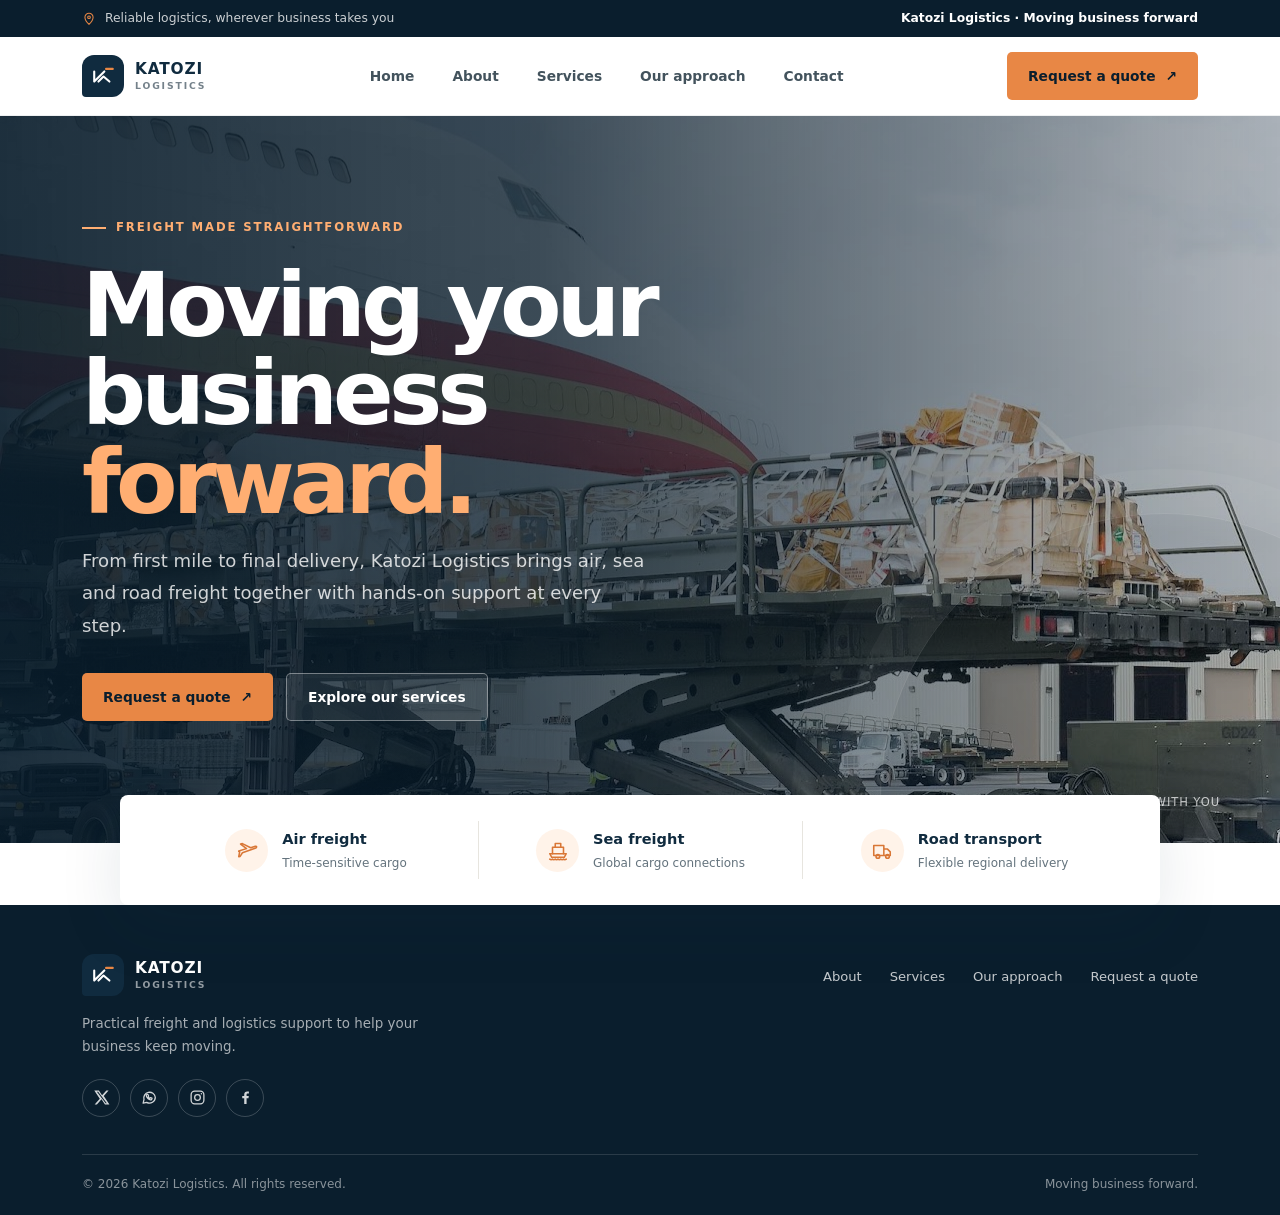
==== index.html @ 37d1ce02 "logistics" ====
<!doctype html>
<html lang="en">

<head>
    <meta charset="utf-8">
    <meta name="viewport" content="width=device-width, initial-scale=1">
    <meta name="theme-color" content="#102b3f">
    <meta name="description"
        content="Katozi Logistics connects air, sea and road freight with practical logistics support for your business.">
    <title>Katozi Logistics | Fast safe trusted</title>
    <link href="https://cdn.jsdelivr.net/npm/bootstrap@5.0.2/dist/css/bootstrap.min.css" rel="stylesheet"
        integrity="sha384-EVSTQN3/azprG1Anm3QDgpJLIm9Nao0Yz1ztcQTwFspd3yD65VohhpuuCOmLASjC" crossorigin="anonymous">

    <link rel="stylesheet" href="katozistyles.css">
</head>

<body>
    <div class="topbar">
        <div class="container topbar-inner">
            <div class="topbar-note">
                <svg viewBox="0 0 24 24" fill="none" stroke="currentColor" stroke-width="1.8" aria-hidden="true">
                    <path d="M12 21s7-6.2 7-12a7 7 0 1 0-14 0c0 5.8 7 12 7 12Z" />
                    <circle cx="12" cy="9" r="2.3" />
                </svg>
                <span>Reliable logistics, wherever business takes you</span>
            </div>
            <span class="topbar-label">Katozi Logistics <span aria-hidden="true">·</span> Moving business forward</span>
        </div>
    </div>

    <header class="site-header">
        <div class="container header-inner">
            <a class="brand" href="index.html#home" aria-label="Katozi Logistics home">
                <span class="brand-mark" aria-hidden="true">
                    <svg viewBox="0 0 32 32" fill="none">
                        <path d="M5 22 17 10m-7 12 6-6 7 6M5 10v12" stroke="currentColor" stroke-linecap="round"
                            stroke-linejoin="round" stroke-width="2.5" />
                        <path d="M19 7h8" stroke="#e88745" stroke-linecap="round" stroke-width="2.5" />
                    </svg>
                </span>
                <span class="brand-name">KATOZI<small>LOGISTICS</small></span>
            </a>
            <nav class="nav-links" id="primary-navigation" aria-label="Main navigation">
                <a href="index.html#home">Home</a>
                <a href="about.html#about">About</a>
                <a href="services.html#services">Services</a>
                <a href="our%20approach.html#approach">Our approach</a>
                <a href="contact.html#contact">Contact</a>
            </nav>
            <a class="button btn nav-cta" href="contact.html#contact">Request a quote <span
                    aria-hidden="true">↗</span></a>

        </div>
    </header>
    <main>
        <section class="hero" id="home">
            <div class="container hero-inner">
                <span class="eyebrow">Freight made straightforward</span>
                <h1>Moving your<br>business <span>forward.</span></h1>
                <p class="hero-copy">From first mile to final delivery, Katozi Logistics brings air, sea and road
                    freight together with hands-on support at every step.</p>
                <div class="hero-actions">
                    <a class="button" href="contact.html#contact">Request a quote <span aria-hidden="true">↗</span></a>
                    <a class="button button-outline" href="services.html#services">Explore our services</a>
                </div>
            </div>
            <div class="hero-caption"><strong>Katozi Logistics</strong> <span aria-hidden="true">/</span> Freight that
                moves with you</div>
        </section>

        <div class="service-ribbon" aria-label="Logistics capabilities">
            <div class="ribbon-inner">
                <div class="ribbon-item">
                    <span class="ribbon-icon" aria-hidden="true"><svg viewBox="0 0 24 24" fill="none"
                            stroke="currentColor" stroke-width="1.7" stroke-linecap="round" stroke-linejoin="round">
                            <path
                                d="m3 13 8.5-2.5L5 5.5l2-.5 9 4.5 5-1.5c1-.3 1.7.2 1.4 1-.2.5-.8.9-1.5 1.1L7 15l-2.5 4-1.5.3L4 14l-1-.5Z" />
                        </svg></span>
                    <span><strong>Air freight</strong><small>Time-sensitive cargo</small></span>
                </div>
                <div class="ribbon-item">
                    <span class="ribbon-icon" aria-hidden="true"><svg viewBox="0 0 24 24" fill="none"
                            stroke="currentColor" stroke-width="1.7" stroke-linecap="round" stroke-linejoin="round">
                            <path d="M3 16h18l-2.2 4H5.2L3 16Z" />
                            <path
                                d="M6 16V9h12v7M9 9V5h6v4M3 22c1 .8 2 .8 3 0 1 .8 2 .8 3 0 1 .8 2 .8 3 0 1 .8 2 .8 3 0 1 .8 2 .8 3 0 1 .8 2 .8 3 0" />
                        </svg></span>
                    <span><strong>Sea freight</strong><small>Global cargo connections</small></span>
                </div>
                <div class="ribbon-item">
                    <span class="ribbon-icon" aria-hidden="true"><svg viewBox="0 0 24 24" fill="none"
                            stroke="currentColor" stroke-width="1.7" stroke-linecap="round" stroke-linejoin="round">
                            <path d="M3 7h11v11H3zM14 11h4l3 3v4h-7z" />
                            <circle cx="7.5" cy="19" r="2" />
                            <circle cx="18" cy="19" r="2" />
                        </svg></span>
                    <span><strong>Road transport</strong><small>Flexible regional delivery</small></span>
                </div>
            </div>
        </div>
    </main>
    <footer class="footer">
        <div class="container">
            <div class="footer-top">
                <div>
                    <a class="brand" href="index.html#home" aria-label="Katozi Logistics home">
                        <span class="brand-mark" aria-hidden="true"><svg viewBox="0 0 32 32" fill="none">
                                <path d="M5 22 17 10m-7 12 6-6 7 6M5 10v12" stroke="currentColor" stroke-linecap="round"
                                    stroke-linejoin="round" stroke-width="2.5" />
                                <path d="M19 7h8" stroke="#e88745" stroke-linecap="round" stroke-width="2.5" />
                            </svg></span>
                        <span class="brand-name">KATOZI<small>LOGISTICS</small></span>
                    </a>
                    <p class="footer-summary">Practical freight and logistics support to help your business keep moving.
                    </p>
                    <nav class="social-links" aria-label="Social media">
                        <a href="https://x.com/" target="_blank" rel="noopener noreferrer"
                            aria-label="Katozi Logistics on X">
                            <svg viewBox="0 0 24 24" fill="currentColor" aria-hidden="true">
                                <path
                                    d="M18.9 2H22l-6.8 7.8L23.2 22h-6.3L12 14.6 5.5 22H2.3l7.3-8.4L1.8 2h6.5l4.5 6.8L18.9 2Zm-1.1 18h1.7L7.3 3.9H5.5L17.8 20Z" />
                            </svg>
                        </a>
                        <a href="https://wa.me/" target="_blank" rel="noopener noreferrer"
                            aria-label="Katozi Logistics on WhatsApp">
                            <svg viewBox="0 0 24 24" fill="none" stroke="currentColor" stroke-width="1.8"
                                stroke-linecap="round" stroke-linejoin="round" aria-hidden="true">
                                <path d="M20.2 11.7a8.2 8.2 0 0 1-12.1 7.2L3 20l1.2-4.9a8.2 8.2 0 1 1 16-3.4Z" />
                                <path
                                    d="M8.2 8.1c.2-.5.5-.5.8-.5h.5c.2 0 .4.1.5.4l.7 1.6c.1.2.1.4 0 .6l-.5.6c-.2.2-.2.4 0 .6.4.7 1 1.4 1.7 1.8.2.1.4.1.6-.1l.7-.8c.2-.2.4-.2.6-.1l1.5.7c.2.1.3.3.3.5 0 .5-.3 1.1-.7 1.4-.4.4-1 .6-1.5.5-1.2-.2-2.5-.9-3.6-1.9-1.1-1-2-2.4-2.3-3.7-.2-.6.1-1.2.4-1.6l.3-.1Z" />
                            </svg>
                        </a>
                        <a href="https://www.instagram.com/" target="_blank" rel="noopener noreferrer"
                            aria-label="Katozi Logistics on Instagram">
                            <svg viewBox="0 0 24 24" fill="none" stroke="currentColor" stroke-width="1.8"
                                aria-hidden="true">
                                <rect x="3" y="3" width="18" height="18" rx="5" />
                                <circle cx="12" cy="12" r="4" />
                                <circle cx="17.5" cy="6.8" r="1" fill="currentColor" stroke="none" />
                            </svg>
                        </a>
                        <a href="https://www.facebook.com/" target="_blank" rel="noopener noreferrer"
                            aria-label="Katozi Logistics on Facebook">
                            <svg viewBox="0 0 24 24" fill="currentColor" aria-hidden="true">
                                <path
                                    d="M13.5 21v-8h2.7l.4-3.1h-3.1v-2c0-.9.3-1.5 1.6-1.5h1.7V3.6c-.3 0-1.3-.1-2.4-.1-2.5 0-4.2 1.5-4.2 4.3v2.1H7.4V13h2.8v8h3.3Z" />
                            </svg>
                        </a>
                    </nav>
                </div>
                <nav class="footer-nav" aria-label="Footer navigation">
                    <a href="about.html#about">About</a>
                    <a href="services.html#services">Services</a>
                    <a href="our%20approach.html#approach">Our approach</a>
                    <a href="contact.html#contact">Request a quote</a>
                </nav>
            </div>
            <div class="footer-bottom">
                <span>© 2026 Katozi Logistics. All rights reserved.</span>
                <span>Moving business forward.</span>
            </div>
        </div>
    </footer>

    <script src="https://cdn.jsdelivr.net/npm/bootstrap@5.0.2/dist/js/bootstrap.bundle.min.js"
        integrity="sha384-MrcW6ZMFYlzcLA8Nl+NtUVF0sA7MsXsP1UyJoMp4YLEuNSfAP+JcXn/tWtIaxVXM"
        crossorigin="anonymous"></script>

</body>

</html>
---- katozistyles.css ----
:root {
            color-scheme: light;
            --navy: #102b3f;
            --navy-deep: #0a1e2d;
            --ink: #172a37;
            --muted: #64737d;
            --paper: #f7f6f2;
            --white: #fff;
            --orange: #e88745;
            --line: #e7e5df;
            --shadow: 0 22px 65px rgb(16 43 63 / 11%);
            font-family: "Segoe UI", Arial, sans-serif;
            font-synthesis: none;
            text-rendering: optimizeLegibility;
            -webkit-font-smoothing: antialiased;
        }

        * {
            box-sizing: border-box;
        }

        html {
            scroll-behavior: smooth;
            scroll-padding-top: 85px;
        }

        body {
            margin: 0;
            color: var(--ink);
            background: var(--white);
        }

        a {
            color: inherit;
            text-decoration: none;
        }

        button,
        input,
        select,
        textarea {
            font: inherit;
        }

        button,
        a {
            -webkit-tap-highlight-color: transparent;
        }

        img {
            display: block;
            width: 100%;
        }

        .container {
            width: min(1160px, calc(100% - 48px));
            margin-inline: auto;
        }

        .eyebrow {
            display: inline-flex;
            align-items: center;
            gap: 10px;
            color: var(--orange);
            font-size: .73rem;
            font-weight: 800;
            letter-spacing: .16em;
            text-transform: uppercase;
        }

        .eyebrow::before {
            width: 24px;
            height: 2px;
            background: currentColor;
            content: "";
        }

        .section-heading {
            max-width: 660px;
            margin: 15px 0 14px;
            font-size: clamp(2rem, 4vw, 3.2rem);
            line-height: 1.12;
            letter-spacing: -.045em;
        }

        .section-copy {
            max-width: 570px;
            margin: 0;
            color: var(--muted);
            line-height: 1.8;
        }

        .topbar {
            background: var(--navy-deep);
            color: rgb(255 255 255 / 79%);
            font-size: .77rem;
        }

        .topbar-inner {
            display: flex;
            min-height: 37px;
            align-items: center;
            justify-content: space-between;
            gap: 20px;
        }

        .topbar-note {
            display: flex;
            align-items: center;
            gap: 9px;
        }

        .topbar-note svg {
            width: 14px;
            height: 14px;
            color: var(--orange);
        }

        .topbar-label {
            color: white;
            font-weight: 650;
        }

        .site-header {
            position: sticky;
            z-index: 20;
            top: 0;
            border-bottom: 1px solid rgb(16 43 63 / 7%);
            background: rgb(255 255 255 / 96%);
            backdrop-filter: blur(14px);
        }

        .header-inner {
            display: flex;
            height: 78px;
            align-items: center;
            justify-content: space-between;
            gap: 28px;
        }

        .brand {
            display: inline-flex;
            flex: 0 0 auto;
            align-items: center;
            gap: 11px;
        }

        .brand-mark {
            display: grid;
            width: 42px;
            height: 42px;
            place-items: center;
            border-radius: 12px 12px 12px 4px;
            background: var(--navy);
            color: white;
        }

        .brand-mark svg {
            width: 27px;
            height: 27px;
        }

        .brand-name {
            display: grid;
            gap: 3px;
            color: var(--navy);
            font-size: .96rem;
            font-weight: 850;
            letter-spacing: .055em;
            line-height: 1;
        }

        .brand-name small {
            color: #74818a;
            font-size: .58rem;
            font-weight: 700;
            letter-spacing: .2em;
        }

        .nav-links {
            display: flex;
            align-items: center;
            gap: clamp(20px, 3vw, 38px);
        }

        .nav-links a {
            color: #43535d;
            font-size: .86rem;
            font-weight: 650;
            transition: color .18s ease;
        }

        .nav-links a:hover {
            color: var(--orange);
        }

        .button {
            display: inline-flex;
            min-height: 48px;
            align-items: center;
            justify-content: center;
            gap: 10px;
            padding: 0 21px;
            border: 0;
            border-radius: 5px;
            background: var(--orange);
            color: var(--navy-deep);
            font-size: .86rem;
            font-weight: 800;
            cursor: pointer;
            transition: transform .18s ease, background .18s ease;
        }

        .button:hover {
            transform: translateY(-2px);
            background: #f19a5e;
        }

        .button svg {
            width: 17px;
            height: 17px;
        }

        .button-dark {
            background: var(--navy);
            color: white;
        }

        .button-dark:hover {
            background: #1b4058;
        }

        .hero {
            position: relative;
            display: flex;
            min-height: min(690px, calc(100svh - 115px));
            align-items: center;
            overflow: hidden;
            background: var(--navy-deep);
            color: white;
        }

        .hero::before {
            position: absolute;
            inset: 0;
            background: linear-gradient(90deg, rgb(8 28 43 / 91%) 0%, rgb(8 28 43 / 77%) 42%, rgb(8 28 43 / 25%) 100%), url("clear8.jpg") center 48% / cover no-repeat;
            content: "";
        }

        .hero::after {
            position: absolute;
            right: -170px;
            bottom: -240px;
            width: 570px;
            height: 570px;
            border: 1px solid rgb(255 255 255 / 13%);
            border-radius: 50%;
            box-shadow: 0 0 0 44px rgb(255 255 255 / 4%), 0 0 0 88px rgb(255 255 255 / 3%);
            content: "";
            pointer-events: none;
        }

        .hero-inner {
            position: relative;
            z-index: 1;
            padding-block: 96px 122px;
        }

        .hero .eyebrow {
            color: #ffae72;
        }

        .hero h1 {
            max-width: 720px;
            margin: 24px 0 18px;
            font-size: clamp(3rem, 7vw, 5.7rem);
            font-weight: 750;
            line-height: .99;
            letter-spacing: -.055em;
        }

        .hero h1 span {
            color: #ffae72;
        }

        .hero-copy {
            max-width: 565px;
            margin: 0;
            color: rgb(255 255 255 / 80%);
            font-size: clamp(1rem, 1.5vw, 1.13rem);
            line-height: 1.8;
        }

        .hero-actions {
            display: flex;
            flex-wrap: wrap;
            gap: 13px;
            margin-top: 31px;
        }

        .button-outline {
            border: 1px solid rgb(255 255 255 / 39%);
            background: rgb(255 255 255 / 8%);
            color: white;
        }

        .button-outline:hover {
            background: rgb(255 255 255 / 16%);
        }

        .hero-caption {
            position: absolute;
            right: max(24px, calc((100vw - 1160px) / 2));
            bottom: 32px;
            z-index: 1;
            color: rgb(255 255 255 / 72%);
            font-size: .72rem;
            letter-spacing: .08em;
            text-transform: uppercase;
        }

        .hero-caption strong {
            color: white;
        }

        .service-ribbon {
            position: relative;
            z-index: 2;
            width: min(1040px, calc(100% - 48px));
            margin: -48px auto 0;
            padding: 26px 34px;
            border-radius: 8px;
            background: white;
            box-shadow: var(--shadow);
        }

        .ribbon-inner {
            display: grid;
            grid-template-columns: repeat(3, 1fr);
        }

        .ribbon-item {
            display: flex;
            align-items: center;
            justify-content: center;
            gap: 14px;
            padding: 7px 22px;
        }

        .ribbon-item+.ribbon-item {
            border-left: 1px solid var(--line);
        }

        .ribbon-icon {
            display: grid;
            width: 43px;
            height: 43px;
            flex: 0 0 auto;
            place-items: center;
            border-radius: 50%;
            background: #fff3e9;
            color: #d97736;
        }

        .ribbon-icon svg {
            width: 22px;
            height: 22px;
        }

        .ribbon-item strong {
            display: block;
            color: var(--navy);
            font-size: .91rem;
        }

        .ribbon-item small {
            display: block;
            margin-top: 4px;
            color: var(--muted);
            font-size: .75rem;
        }

        .about {
            padding-block: 116px 103px;
        }

        .about-grid {
            display: grid;
            grid-template-columns: 1fr .93fr;
            align-items: center;
            gap: clamp(45px, 8vw, 106px);
        }

        .about-visual {
            position: relative;
            min-height: 445px;
        }

        .about-main-image {
            position: absolute;
            inset: 0 38px 42px 0;
            width: calc(100% - 38px);
            height: calc(100% - 42px);
            object-fit: cover;
            border-radius: 7px;
        }

        .about-accent-image {
            position: absolute;
            right: 0;
            bottom: 0;
            width: 46%;
            height: 190px;
            object-fit: cover;
            border: 8px solid white;
            border-radius: 7px;
            box-shadow: var(--shadow);
        }

        .about-tag {
            position: absolute;
            top: 26px;
            left: 25px;
            padding: 11px 15px;
            border-radius: 4px;
            background: white;
            color: var(--navy);
            font-size: .72rem;
            font-weight: 800;
            letter-spacing: .06em;
            text-transform: uppercase;
        }

        .about-copy .section-heading {
            max-width: 520px;
        }

        .about-copy>p:not(.section-copy) {
            color: var(--muted);
            font-size: .94rem;
            line-height: 1.85;
        }

        .about-points {
            display: grid;
            gap: 14px;
            margin: 27px 0 30px;
            padding: 0;
            list-style: none;
        }

        .about-points li {
            display: flex;
            align-items: flex-start;
            gap: 12px;
            color: #344852;
            font-size: .9rem;
            line-height: 1.55;
        }

        .check {
            display: grid;
            width: 22px;
            height: 22px;
            flex: 0 0 auto;
            place-items: center;
            margin-top: 1px;
            border-radius: 50%;
            background: #eaf3ed;
            color: #27774d;
            font-size: .75rem;
            font-weight: 900;
        }

        .services {
            padding-block: 94px 104px;
            background: var(--paper);
        }

        .services-head {
            display: flex;
            align-items: end;
            justify-content: space-between;
            gap: 28px;
            margin-bottom: 38px;
        }

        .services-head .section-copy {
            max-width: 410px;
            padding-bottom: 5px;
        }

        .service-grid {
            display: grid;
            grid-template-columns: repeat(4, 1fr);
            gap: 18px;
        }

        .service-card {
            overflow: hidden;
            border: 1px solid #eeece7;
            border-radius: 7px;
            background: white;
            transition: transform .22s ease, box-shadow .22s ease;
        }

        .service-card:hover {
            transform: translateY(-5px);
            box-shadow: 0 18px 40px rgb(16 43 63 / 10%);
        }

        .service-image {
            height: 190px;
            object-fit: cover;
        }

        .service-card:nth-child(2) .service-image {
            object-position: center 62%;
        }

        .service-card:nth-child(3) .service-image {
            object-position: center 60%;
        }

        .service-content {
            padding: 22px 20px 24px;
        }

        .service-number {
            color: var(--orange);
            font-size: .71rem;
            font-weight: 800;
            letter-spacing: .12em;
        }

        .service-content h3 {
            margin: 10px 0 9px;
            color: var(--navy);
            font-size: 1.08rem;
        }

        .service-content p {
            min-height: 69px;
            margin: 0;
            color: var(--muted);
            font-size: .84rem;
            line-height: 1.65;
        }

        .service-link {
            display: inline-flex;
            align-items: center;
            gap: 7px;
            margin-top: 17px;
            color: var(--navy);
            font-size: .8rem;
            font-weight: 800;
        }

        .service-link svg {
            width: 15px;
            height: 15px;
            color: var(--orange);
            transition: transform .18s ease;
        }

        .service-link:hover svg {
            transform: translateX(4px);
        }

        .approach {
            position: relative;
            overflow: hidden;
            padding-block: 100px;
            background: var(--navy);
            color: white;
        }

        .approach::after {
            position: absolute;
            top: -225px;
            right: -135px;
            width: 560px;
            height: 560px;
            border: 1px solid rgb(255 255 255 / 9%);
            border-radius: 50%;
            box-shadow: 0 0 0 45px rgb(255 255 255 / 3%), 0 0 0 90px rgb(255 255 255 / 2%);
            content: "";
        }

        .approach-grid {
            position: relative;
            z-index: 1;
            display: grid;
            grid-template-columns: .92fr 1fr;
            align-items: center;
            gap: clamp(50px, 9vw, 120px);
        }

        .approach .eyebrow {
            color: #ffae72;
        }

        .approach .section-heading {
            max-width: 490px;
        }

        .approach .section-copy {
            color: rgb(255 255 255 / 70%);
        }

        .approach-image {
            height: 390px;
            object-fit: cover;
            border-radius: 7px;
        }

        .approach-steps {
            display: grid;
            gap: 20px;
            margin-top: 28px;
        }

        .approach-step {
            display: flex;
            align-items: flex-start;
            gap: 15px;
        }

        .step-number {
            display: grid;
            width: 35px;
            height: 35px;
            flex: 0 0 auto;
            place-items: center;
            border: 1px solid rgb(255 255 255 / 23%);
            border-radius: 50%;
            color: #ffae72;
            font-size: .78rem;
            font-weight: 800;
        }

        .approach-step strong {
            display: block;
            margin: 1px 0 5px;
            font-size: .92rem;
        }

        .approach-step p {
            margin: 0;
            color: rgb(255 255 255 / 68%);
            font-size: .82rem;
            line-height: 1.65;
        }

        .contact {
            padding-block: 88px 96px;
        }

        .contact-card {
            display: flex;
            align-items: center;
            justify-content: space-between;
            gap: 30px;
            padding: clamp(30px, 6vw, 57px);
            border-radius: 8px;
            background: #fff5ec;
        }

        .contact-card .section-heading {
            max-width: 600px;
            margin-top: 12px;
            font-size: clamp(1.9rem, 3.6vw, 2.8rem);
        }

        .contact-card p {
            max-width: 560px;
            margin: 0;
            color: #586770;
            line-height: 1.7;
        }

        .contact-card .button {
            flex: 0 0 auto;
        }

        .contact-page-layout {
            display: grid;
            grid-template-columns: minmax(0, .8fr) minmax(0, 1.2fr);
            align-items: start;
            gap: clamp(32px, 7vw, 88px);
        }

        .contact-page-intro {
            position: sticky;
            top: 118px;
            padding-top: 15px;
        }

        .contact-page-intro .section-heading {
            margin-top: 17px;
        }

        .contact-page-intro > p:not(.contact-form-note) {
            color: var(--muted);
            line-height: 1.8;
        }

        .contact-form-card {
            padding: clamp(22px, 4vw, 38px);
            border: 1px solid var(--line);
            border-radius: 8px;
            background: white;
            box-shadow: var(--shadow);
        }

        .contact-form-card .form-label {
            margin-bottom: 7px;
            color: #30434e;
            font-size: .82rem;
            font-weight: 750;
        }

        .contact-form-card .form-label span,
        .contact-form-note span {
            color: #bd5b2b;
        }

        .contact-form-card .form-control,
        .contact-form-card .form-select {
            min-height: 46px;
            border-color: #deded9;
            border-radius: 4px;
            color: var(--ink);
            font-size: .9rem;
        }

        .contact-form-card textarea.form-control {
            min-height: 128px;
            resize: vertical;
        }

        .contact-form-card .form-control:focus,
        .contact-form-card .form-select:focus {
            border-color: var(--orange);
            box-shadow: 0 0 0 .2rem rgb(232 135 69 / 20%);
        }

        .contact-form-note {
            margin: 13px 0 0;
            color: var(--muted);
            font-size: .78rem;
            line-height: 1.6;
        }

        .contact-form-card .button {
            margin-top: 4px;
        }

        .footer {
            padding: 49px 0 22px;
            background: var(--navy-deep);
            color: white;
        }

        .footer-top {
            display: flex;
            justify-content: space-between;
            gap: 40px;
            padding-bottom: 37px;
        }

        .footer .brand-name {
            color: white;
        }

        .footer .brand-name small {
            color: rgb(255 255 255 / 56%);
        }

        .footer-summary {
            max-width: 350px;
            margin: 17px 0 0;
            color: rgb(255 255 255 / 64%);
            font-size: .84rem;
            line-height: 1.7;
        }

        .social-links {
            display: flex;
            align-items: center;
            gap: 10px;
            margin-top: 20px;
        }

        .social-links a {
            display: grid;
            width: 38px;
            height: 38px;
            place-items: center;
            border: 1px solid rgb(255 255 255 / 20%);
            border-radius: 50%;
            color: rgb(255 255 255 / 82%);
            transition: color .18s ease, background .18s ease, border-color .18s ease;
        }

        .social-links a:hover {
            border-color: var(--orange);
            background: var(--orange);
            color: var(--navy-deep);
        }

        .social-links svg {
            width: 17px;
            height: 17px;
        }

        .footer-nav {
            display: flex;
            flex-wrap: wrap;
            align-content: flex-start;
            gap: 19px 28px;
            padding-top: 13px;
        }

        .footer-nav a {
            color: rgb(255 255 255 / 76%);
            font-size: .82rem;
        }

        .footer-nav a:hover {
            color: #ffae72;
        }

        .footer-bottom {
            display: flex;
            justify-content: space-between;
            gap: 20px;
            padding-top: 20px;
            border-top: 1px solid rgb(255 255 255 / 13%);
            color: rgb(255 255 255 / 52%);
            font-size: .75rem;
        }

        @media (max-width: 900px) {
            .nav-links {
                gap: 19px;
            }

            .nav-cta {
                min-height: 43px;
                padding-inline: 15px;
            }

            .about-grid {
                grid-template-columns: 1fr 1fr;
                gap: 42px;
            }

            .about-visual {
                min-height: 385px;
            }

            .service-grid {
                grid-template-columns: repeat(2, 1fr);
            }

            .approach-grid {
                gap: 45px;
            }
        }

        @media (max-width: 680px) {
            .container {
                width: min(100% - 36px, 520px);
            }

            .topbar-inner {
                min-height: 34px;
            }

            .topbar-inner> :last-child {
                display: none;
            }

            .header-inner {
                height: auto;
                min-height: 68px;
                flex-wrap: wrap;
                gap: 10px;
                padding-block: 11px;
            }

            .nav-cta {
                min-height: 40px;
                padding-inline: 12px;
                font-size: .76rem;
            }

            .nav-links {
                position: static;
                order: 3;
                display: flex;
                width: 100%;
                flex-direction: column;
                align-items: stretch;
                gap: 0;
                padding: 8px 0 0;
                border-top: 1px solid var(--line);
            }

            .nav-links a {
                padding: 13px 3px;
                border-bottom: 1px solid #f1f0ec;
            }

            .nav-links a:last-child {
                border-bottom: 0;
            }

            .hero {
                min-height: 605px;
            }

            .hero::before {
                background-image: linear-gradient(90deg, rgb(8 28 43 / 86%) 0%, rgb(8 28 43 / 65%) 100%), url("clear8.jpg");
                background-position: 54% center;
            }

            .hero-inner {
                padding-block: 77px 106px;
            }

            .hero h1 {
                max-width: 480px;
                font-size: clamp(3.1rem, 12vw, 4.65rem);
            }

            .hero-copy {
                max-width: 460px;
                font-size: .98rem;
            }

            .hero-caption {
                right: 18px;
                bottom: 19px;
                font-size: .63rem;
            }

            .service-ribbon {
                width: calc(100% - 36px);
                margin-top: -36px;
                padding: 15px 18px;
            }

            .ribbon-inner {
                grid-template-columns: 1fr;
            }

            .ribbon-item {
                justify-content: flex-start;
                padding: 12px 4px;
            }

            .ribbon-item+.ribbon-item {
                border-top: 1px solid var(--line);
                border-left: 0;
            }

            .ribbon-icon {
                width: 39px;
                height: 39px;
            }

            .about {
                padding-block: 76px 72px;
            }

            .about-grid,
            .approach-grid {
                grid-template-columns: 1fr;
                gap: 39px;
            }

            .about-visual {
                min-height: 390px;
            }

            .about-copy .section-heading {
                max-width: 480px;
            }

            .services {
                padding-block: 72px;
            }

            .services-head {
                display: block;
                margin-bottom: 27px;
            }

            .services-head .section-copy {
                margin-top: 13px;
            }

            .service-grid {
                gap: 13px;
            }

            .service-image {
                height: 150px;
            }

            .service-content {
                padding: 17px 14px 19px;
            }

            .service-content h3 {
                font-size: .98rem;
            }

            .service-content p {
                min-height: 86px;
                font-size: .79rem;
            }

            .service-link {
                font-size: .74rem;
            }

            .approach {
                padding-block: 72px;
            }

            .approach-image {
                height: 285px;
            }

            .contact {
                padding-block: 64px 72px;
            }

            .contact-card {
                align-items: flex-start;
                flex-direction: column;
                gap: 22px;
                padding: 29px 23px;
            }

            .contact-card .button {
                width: 100%;
            }

            .contact-page-layout {
                grid-template-columns: 1fr;
                gap: 25px;
            }

            .contact-page-intro {
                position: static;
                padding-top: 0;
            }

            .footer-top {
                flex-direction: column;
                gap: 18px;
            }

            .footer-nav {
                gap: 16px 23px;
            }

            .footer-bottom {
                flex-direction: column;
                gap: 7px;
            }

        }

        @media (max-width: 390px) {
            .container {
                width: calc(100% - 30px);
            }

            .service-grid {
                grid-template-columns: 1fr;
            }

            .service-image {
                height: 190px;
            }

            .service-content p {
                min-height: auto;
            }

            .about-visual {
                min-height: 330px;
            }

            .about-accent-image {
                height: 145px;
            }

        }

        @media (prefers-reduced-motion: reduce) {

            *,
            *::before,
            *::after {
                scroll-behavior: auto !important;
                transition-duration: .01ms !important;
                animation-duration: .01ms !important;
            }
        }
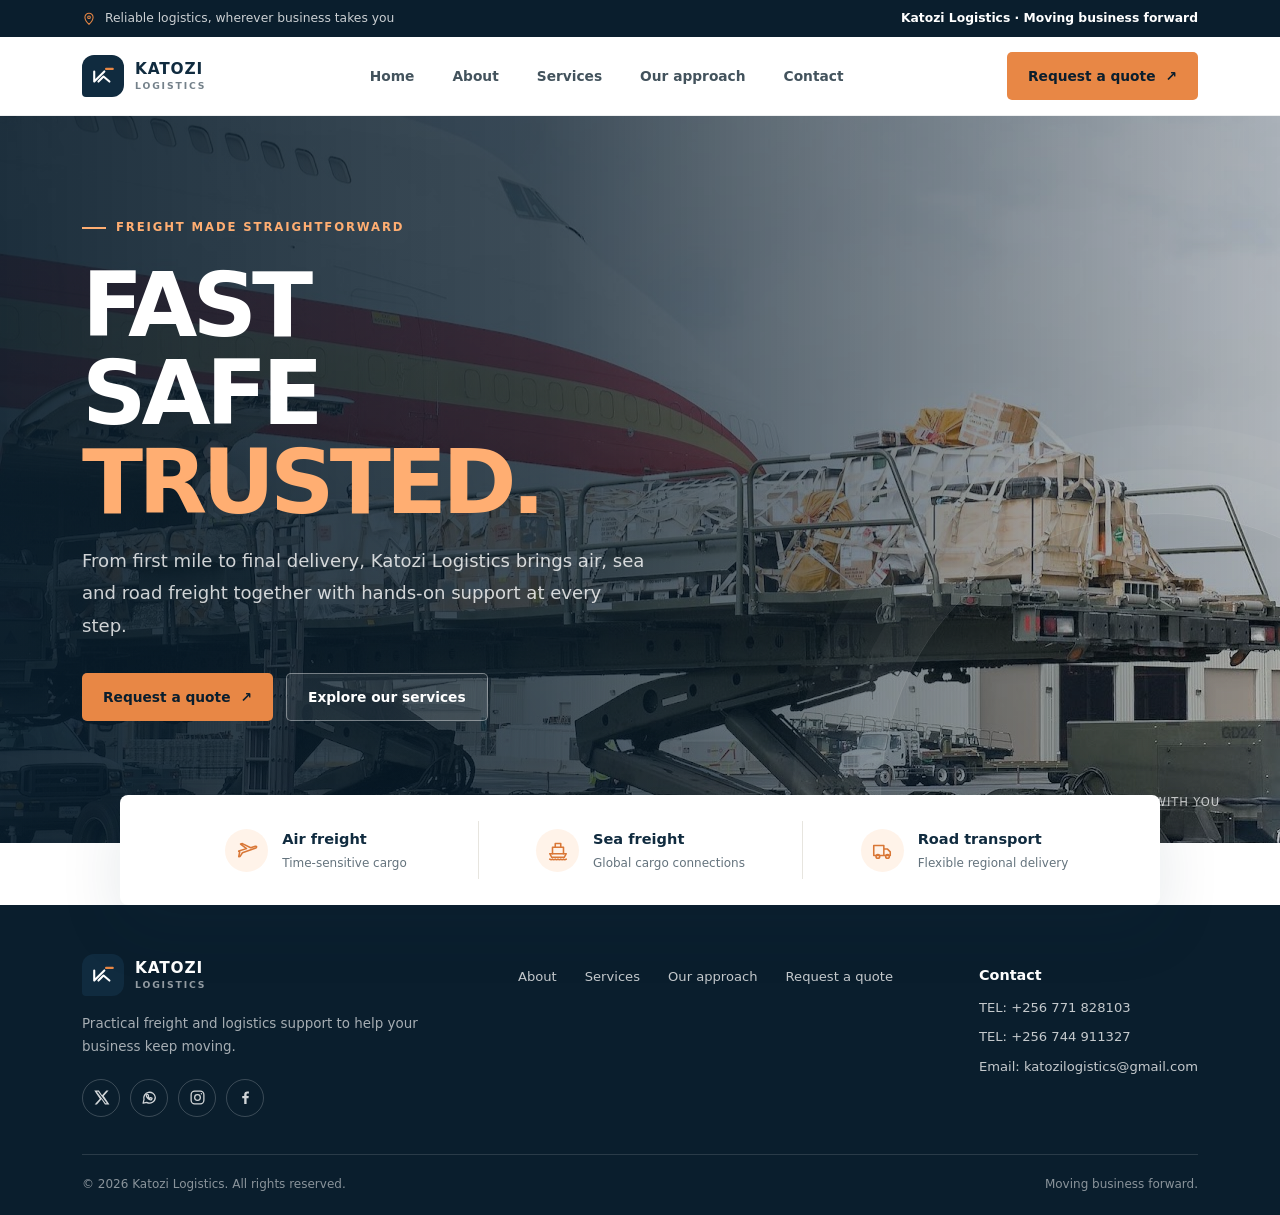
==== commit 11d21244: "smn" ====
--- a/index.html
+++ b/index.html
@@ -56,7 +56,7 @@
         <section class="hero" id="home">
             <div class="container hero-inner">
                 <span class="eyebrow">Freight made straightforward</span>
-                <h1>Moving your<br>business <span>forward.</span></h1>
+                <h1>FAST<br>SAFE <span>TRUSTED.</span></h1>
                 <p class="hero-copy">From first mile to final delivery, Katozi Logistics brings air, sea and road
                     freight together with hands-on support at every step.</p>
                 <div class="hero-actions">
@@ -154,6 +154,12 @@
                     <a href="our%20approach.html#approach">Our approach</a>
                     <a href="contact.html#contact">Request a quote</a>
                 </nav>
+                <div class="footer-contact">
+                    <h2>Contact</h2>
+                    <a href="tel:+256771828103">TEL: +256 771 828103</a>
+                    <a href="tel:+256744911327">TEL: +256 744 911327</a>
+                    <a href="mailto:katozilogistics@gmail.com">Email: katozilogistics@gmail.com</a>
+                </div>
             </div>
             <div class="footer-bottom">
                 <span>© 2026 Katozi Logistics. All rights reserved.</span>
--- a/katozistyles.css
+++ b/katozistyles.css
@@ -1,1116 +1,1174 @@
 :root {
-            color-scheme: light;
-            --navy: #102b3f;
-            --navy-deep: #0a1e2d;
-            --ink: #172a37;
-            --muted: #64737d;
-            --paper: #f7f6f2;
-            --white: #fff;
-            --orange: #e88745;
-            --line: #e7e5df;
-            --shadow: 0 22px 65px rgb(16 43 63 / 11%);
-            font-family: "Segoe UI", Arial, sans-serif;
-            font-synthesis: none;
-            text-rendering: optimizeLegibility;
-            -webkit-font-smoothing: antialiased;
-        }
-
-        * {
-            box-sizing: border-box;
-        }
-
-        html {
-            scroll-behavior: smooth;
-            scroll-padding-top: 85px;
-        }
-
-        body {
-            margin: 0;
-            color: var(--ink);
-            background: var(--white);
-        }
-
-        a {
-            color: inherit;
-            text-decoration: none;
-        }
-
-        button,
-        input,
-        select,
-        textarea {
-            font: inherit;
-        }
-
-        button,
-        a {
-            -webkit-tap-highlight-color: transparent;
-        }
-
-        img {
-            display: block;
-            width: 100%;
-        }
-
-        .container {
-            width: min(1160px, calc(100% - 48px));
-            margin-inline: auto;
-        }
-
-        .eyebrow {
-            display: inline-flex;
-            align-items: center;
-            gap: 10px;
-            color: var(--orange);
-            font-size: .73rem;
-            font-weight: 800;
-            letter-spacing: .16em;
-            text-transform: uppercase;
-        }
-
-        .eyebrow::before {
-            width: 24px;
-            height: 2px;
-            background: currentColor;
-            content: "";
-        }
-
-        .section-heading {
-            max-width: 660px;
-            margin: 15px 0 14px;
-            font-size: clamp(2rem, 4vw, 3.2rem);
-            line-height: 1.12;
-            letter-spacing: -.045em;
-        }
-
-        .section-copy {
-            max-width: 570px;
-            margin: 0;
-            color: var(--muted);
-            line-height: 1.8;
-        }
-
-        .topbar {
-            background: var(--navy-deep);
-            color: rgb(255 255 255 / 79%);
-            font-size: .77rem;
-        }
-
-        .topbar-inner {
-            display: flex;
-            min-height: 37px;
-            align-items: center;
-            justify-content: space-between;
-            gap: 20px;
-        }
-
-        .topbar-note {
-            display: flex;
-            align-items: center;
-            gap: 9px;
-        }
-
-        .topbar-note svg {
-            width: 14px;
-            height: 14px;
-            color: var(--orange);
-        }
-
-        .topbar-label {
-            color: white;
-            font-weight: 650;
-        }
-
-        .site-header {
-            position: sticky;
-            z-index: 20;
-            top: 0;
-            border-bottom: 1px solid rgb(16 43 63 / 7%);
-            background: rgb(255 255 255 / 96%);
-            backdrop-filter: blur(14px);
-        }
-
-        .header-inner {
-            display: flex;
-            height: 78px;
-            align-items: center;
-            justify-content: space-between;
-            gap: 28px;
-        }
-
-        .brand {
-            display: inline-flex;
-            flex: 0 0 auto;
-            align-items: center;
-            gap: 11px;
-        }
-
-        .brand-mark {
-            display: grid;
-            width: 42px;
-            height: 42px;
-            place-items: center;
-            border-radius: 12px 12px 12px 4px;
-            background: var(--navy);
-            color: white;
-        }
-
-        .brand-mark svg {
-            width: 27px;
-            height: 27px;
-        }
-
-        .brand-name {
-            display: grid;
-            gap: 3px;
-            color: var(--navy);
-            font-size: .96rem;
-            font-weight: 850;
-            letter-spacing: .055em;
-            line-height: 1;
-        }
-
-        .brand-name small {
-            color: #74818a;
-            font-size: .58rem;
-            font-weight: 700;
-            letter-spacing: .2em;
-        }
-
-        .nav-links {
-            display: flex;
-            align-items: center;
-            gap: clamp(20px, 3vw, 38px);
-        }
-
-        .nav-links a {
-            color: #43535d;
-            font-size: .86rem;
-            font-weight: 650;
-            transition: color .18s ease;
-        }
-
-        .nav-links a:hover {
-            color: var(--orange);
-        }
-
-        .button {
-            display: inline-flex;
-            min-height: 48px;
-            align-items: center;
-            justify-content: center;
-            gap: 10px;
-            padding: 0 21px;
-            border: 0;
-            border-radius: 5px;
-            background: var(--orange);
-            color: var(--navy-deep);
-            font-size: .86rem;
-            font-weight: 800;
-            cursor: pointer;
-            transition: transform .18s ease, background .18s ease;
-        }
-
-        .button:hover {
-            transform: translateY(-2px);
-            background: #f19a5e;
-        }
-
-        .button svg {
-            width: 17px;
-            height: 17px;
-        }
-
-        .button-dark {
-            background: var(--navy);
-            color: white;
-        }
-
-        .button-dark:hover {
-            background: #1b4058;
-        }
-
-        .hero {
-            position: relative;
-            display: flex;
-            min-height: min(690px, calc(100svh - 115px));
-            align-items: center;
-            overflow: hidden;
-            background: var(--navy-deep);
-            color: white;
-        }
-
-        .hero::before {
-            position: absolute;
-            inset: 0;
-            background: linear-gradient(90deg, rgb(8 28 43 / 91%) 0%, rgb(8 28 43 / 77%) 42%, rgb(8 28 43 / 25%) 100%), url("clear8.jpg") center 48% / cover no-repeat;
-            content: "";
-        }
-
-        .hero::after {
-            position: absolute;
-            right: -170px;
-            bottom: -240px;
-            width: 570px;
-            height: 570px;
-            border: 1px solid rgb(255 255 255 / 13%);
-            border-radius: 50%;
-            box-shadow: 0 0 0 44px rgb(255 255 255 / 4%), 0 0 0 88px rgb(255 255 255 / 3%);
-            content: "";
-            pointer-events: none;
-        }
-
-        .hero-inner {
-            position: relative;
-            z-index: 1;
-            padding-block: 96px 122px;
-        }
-
-        .hero .eyebrow {
-            color: #ffae72;
-        }
-
-        .hero h1 {
-            max-width: 720px;
-            margin: 24px 0 18px;
-            font-size: clamp(3rem, 7vw, 5.7rem);
-            font-weight: 750;
-            line-height: .99;
-            letter-spacing: -.055em;
-        }
-
-        .hero h1 span {
-            color: #ffae72;
-        }
-
-        .hero-copy {
-            max-width: 565px;
-            margin: 0;
-            color: rgb(255 255 255 / 80%);
-            font-size: clamp(1rem, 1.5vw, 1.13rem);
-            line-height: 1.8;
-        }
-
-        .hero-actions {
-            display: flex;
-            flex-wrap: wrap;
-            gap: 13px;
-            margin-top: 31px;
-        }
-
-        .button-outline {
-            border: 1px solid rgb(255 255 255 / 39%);
-            background: rgb(255 255 255 / 8%);
-            color: white;
-        }
-
-        .button-outline:hover {
-            background: rgb(255 255 255 / 16%);
-        }
-
-        .hero-caption {
-            position: absolute;
-            right: max(24px, calc((100vw - 1160px) / 2));
-            bottom: 32px;
-            z-index: 1;
-            color: rgb(255 255 255 / 72%);
-            font-size: .72rem;
-            letter-spacing: .08em;
-            text-transform: uppercase;
-        }
-
-        .hero-caption strong {
-            color: white;
-        }
-
-        .service-ribbon {
-            position: relative;
-            z-index: 2;
-            width: min(1040px, calc(100% - 48px));
-            margin: -48px auto 0;
-            padding: 26px 34px;
-            border-radius: 8px;
-            background: white;
-            box-shadow: var(--shadow);
-        }
-
-        .ribbon-inner {
-            display: grid;
-            grid-template-columns: repeat(3, 1fr);
-        }
-
-        .ribbon-item {
-            display: flex;
-            align-items: center;
-            justify-content: center;
-            gap: 14px;
-            padding: 7px 22px;
-        }
-
-        .ribbon-item+.ribbon-item {
-            border-left: 1px solid var(--line);
-        }
-
-        .ribbon-icon {
-            display: grid;
-            width: 43px;
-            height: 43px;
-            flex: 0 0 auto;
-            place-items: center;
-            border-radius: 50%;
-            background: #fff3e9;
-            color: #d97736;
-        }
-
-        .ribbon-icon svg {
-            width: 22px;
-            height: 22px;
-        }
-
-        .ribbon-item strong {
-            display: block;
-            color: var(--navy);
-            font-size: .91rem;
-        }
-
-        .ribbon-item small {
-            display: block;
-            margin-top: 4px;
-            color: var(--muted);
-            font-size: .75rem;
-        }
-
-        .about {
-            padding-block: 116px 103px;
-        }
-
-        .about-grid {
-            display: grid;
-            grid-template-columns: 1fr .93fr;
-            align-items: center;
-            gap: clamp(45px, 8vw, 106px);
-        }
-
-        .about-visual {
-            position: relative;
-            min-height: 445px;
-        }
-
-        .about-main-image {
-            position: absolute;
-            inset: 0 38px 42px 0;
-            width: calc(100% - 38px);
-            height: calc(100% - 42px);
-            object-fit: cover;
-            border-radius: 7px;
-        }
-
-        .about-accent-image {
-            position: absolute;
-            right: 0;
-            bottom: 0;
-            width: 46%;
-            height: 190px;
-            object-fit: cover;
-            border: 8px solid white;
-            border-radius: 7px;
-            box-shadow: var(--shadow);
-        }
-
-        .about-tag {
-            position: absolute;
-            top: 26px;
-            left: 25px;
-            padding: 11px 15px;
-            border-radius: 4px;
-            background: white;
-            color: var(--navy);
-            font-size: .72rem;
-            font-weight: 800;
-            letter-spacing: .06em;
-            text-transform: uppercase;
-        }
-
-        .about-copy .section-heading {
-            max-width: 520px;
-        }
-
-        .about-copy>p:not(.section-copy) {
-            color: var(--muted);
-            font-size: .94rem;
-            line-height: 1.85;
-        }
-
-        .about-points {
-            display: grid;
-            gap: 14px;
-            margin: 27px 0 30px;
-            padding: 0;
-            list-style: none;
-        }
-
-        .about-points li {
-            display: flex;
-            align-items: flex-start;
-            gap: 12px;
-            color: #344852;
-            font-size: .9rem;
-            line-height: 1.55;
-        }
-
-        .check {
-            display: grid;
-            width: 22px;
-            height: 22px;
-            flex: 0 0 auto;
-            place-items: center;
-            margin-top: 1px;
-            border-radius: 50%;
-            background: #eaf3ed;
-            color: #27774d;
-            font-size: .75rem;
-            font-weight: 900;
-        }
-
-        .services {
-            padding-block: 94px 104px;
-            background: var(--paper);
-        }
-
-        .services-head {
-            display: flex;
-            align-items: end;
-            justify-content: space-between;
-            gap: 28px;
-            margin-bottom: 38px;
-        }
-
-        .services-head .section-copy {
-            max-width: 410px;
-            padding-bottom: 5px;
-        }
-
-        .service-grid {
-            display: grid;
-            grid-template-columns: repeat(4, 1fr);
-            gap: 18px;
-        }
-
-        .service-card {
-            overflow: hidden;
-            border: 1px solid #eeece7;
-            border-radius: 7px;
-            background: white;
-            transition: transform .22s ease, box-shadow .22s ease;
-        }
-
-        .service-card:hover {
-            transform: translateY(-5px);
-            box-shadow: 0 18px 40px rgb(16 43 63 / 10%);
-        }
-
-        .service-image {
-            height: 190px;
-            object-fit: cover;
-        }
-
-        .service-card:nth-child(2) .service-image {
-            object-position: center 62%;
-        }
-
-        .service-card:nth-child(3) .service-image {
-            object-position: center 60%;
-        }
-
-        .service-content {
-            padding: 22px 20px 24px;
-        }
-
-        .service-number {
-            color: var(--orange);
-            font-size: .71rem;
-            font-weight: 800;
-            letter-spacing: .12em;
-        }
-
-        .service-content h3 {
-            margin: 10px 0 9px;
-            color: var(--navy);
-            font-size: 1.08rem;
-        }
-
-        .service-content p {
-            min-height: 69px;
-            margin: 0;
-            color: var(--muted);
-            font-size: .84rem;
-            line-height: 1.65;
-        }
-
-        .service-link {
-            display: inline-flex;
-            align-items: center;
-            gap: 7px;
-            margin-top: 17px;
-            color: var(--navy);
-            font-size: .8rem;
-            font-weight: 800;
-        }
-
-        .service-link svg {
-            width: 15px;
-            height: 15px;
-            color: var(--orange);
-            transition: transform .18s ease;
-        }
-
-        .service-link:hover svg {
-            transform: translateX(4px);
-        }
-
-        .approach {
-            position: relative;
-            overflow: hidden;
-            padding-block: 100px;
-            background: var(--navy);
-            color: white;
-        }
-
-        .approach::after {
-            position: absolute;
-            top: -225px;
-            right: -135px;
-            width: 560px;
-            height: 560px;
-            border: 1px solid rgb(255 255 255 / 9%);
-            border-radius: 50%;
-            box-shadow: 0 0 0 45px rgb(255 255 255 / 3%), 0 0 0 90px rgb(255 255 255 / 2%);
-            content: "";
-        }
-
-        .approach-grid {
-            position: relative;
-            z-index: 1;
-            display: grid;
-            grid-template-columns: .92fr 1fr;
-            align-items: center;
-            gap: clamp(50px, 9vw, 120px);
-        }
-
-        .approach .eyebrow {
-            color: #ffae72;
-        }
-
-        .approach .section-heading {
-            max-width: 490px;
-        }
-
-        .approach .section-copy {
-            color: rgb(255 255 255 / 70%);
-        }
-
-        .approach-image {
-            height: 390px;
-            object-fit: cover;
-            border-radius: 7px;
-        }
-
-        .approach-steps {
-            display: grid;
-            gap: 20px;
-            margin-top: 28px;
-        }
-
-        .approach-step {
-            display: flex;
-            align-items: flex-start;
-            gap: 15px;
-        }
-
-        .step-number {
-            display: grid;
-            width: 35px;
-            height: 35px;
-            flex: 0 0 auto;
-            place-items: center;
-            border: 1px solid rgb(255 255 255 / 23%);
-            border-radius: 50%;
-            color: #ffae72;
-            font-size: .78rem;
-            font-weight: 800;
-        }
-
-        .approach-step strong {
-            display: block;
-            margin: 1px 0 5px;
-            font-size: .92rem;
-        }
-
-        .approach-step p {
-            margin: 0;
-            color: rgb(255 255 255 / 68%);
-            font-size: .82rem;
-            line-height: 1.65;
-        }
-
-        .contact {
-            padding-block: 88px 96px;
-        }
-
-        .contact-card {
-            display: flex;
-            align-items: center;
-            justify-content: space-between;
-            gap: 30px;
-            padding: clamp(30px, 6vw, 57px);
-            border-radius: 8px;
-            background: #fff5ec;
-        }
-
-        .contact-card .section-heading {
-            max-width: 600px;
-            margin-top: 12px;
-            font-size: clamp(1.9rem, 3.6vw, 2.8rem);
-        }
-
-        .contact-card p {
-            max-width: 560px;
-            margin: 0;
-            color: #586770;
-            line-height: 1.7;
-        }
-
-        .contact-card .button {
-            flex: 0 0 auto;
-        }
-
-        .contact-page-layout {
-            display: grid;
-            grid-template-columns: minmax(0, .8fr) minmax(0, 1.2fr);
-            align-items: start;
-            gap: clamp(32px, 7vw, 88px);
-        }
-
-        .contact-page-intro {
-            position: sticky;
-            top: 118px;
-            padding-top: 15px;
-        }
-
-        .contact-page-intro .section-heading {
-            margin-top: 17px;
-        }
-
-        .contact-page-intro > p:not(.contact-form-note) {
-            color: var(--muted);
-            line-height: 1.8;
-        }
-
-        .contact-form-card {
-            padding: clamp(22px, 4vw, 38px);
-            border: 1px solid var(--line);
-            border-radius: 8px;
-            background: white;
-            box-shadow: var(--shadow);
-        }
-
-        .contact-form-card .form-label {
-            margin-bottom: 7px;
-            color: #30434e;
-            font-size: .82rem;
-            font-weight: 750;
-        }
-
-        .contact-form-card .form-label span,
-        .contact-form-note span {
-            color: #bd5b2b;
-        }
-
-        .contact-form-card .form-control,
-        .contact-form-card .form-select {
-            min-height: 46px;
-            border-color: #deded9;
-            border-radius: 4px;
-            color: var(--ink);
-            font-size: .9rem;
-        }
-
-        .contact-form-card textarea.form-control {
-            min-height: 128px;
-            resize: vertical;
-        }
-
-        .contact-form-card .form-control:focus,
-        .contact-form-card .form-select:focus {
-            border-color: var(--orange);
-            box-shadow: 0 0 0 .2rem rgb(232 135 69 / 20%);
-        }
-
-        .contact-form-note {
-            margin: 13px 0 0;
-            color: var(--muted);
-            font-size: .78rem;
-            line-height: 1.6;
-        }
-
-        .contact-form-card .button {
-            margin-top: 4px;
-        }
-
-        .footer {
-            padding: 49px 0 22px;
-            background: var(--navy-deep);
-            color: white;
-        }
-
-        .footer-top {
-            display: flex;
-            justify-content: space-between;
-            gap: 40px;
-            padding-bottom: 37px;
-        }
-
-        .footer .brand-name {
-            color: white;
-        }
-
-        .footer .brand-name small {
-            color: rgb(255 255 255 / 56%);
-        }
-
-        .footer-summary {
-            max-width: 350px;
-            margin: 17px 0 0;
-            color: rgb(255 255 255 / 64%);
-            font-size: .84rem;
-            line-height: 1.7;
-        }
-
-        .social-links {
-            display: flex;
-            align-items: center;
-            gap: 10px;
-            margin-top: 20px;
-        }
-
-        .social-links a {
-            display: grid;
-            width: 38px;
-            height: 38px;
-            place-items: center;
-            border: 1px solid rgb(255 255 255 / 20%);
-            border-radius: 50%;
-            color: rgb(255 255 255 / 82%);
-            transition: color .18s ease, background .18s ease, border-color .18s ease;
-        }
-
-        .social-links a:hover {
-            border-color: var(--orange);
-            background: var(--orange);
-            color: var(--navy-deep);
-        }
-
-        .social-links svg {
-            width: 17px;
-            height: 17px;
-        }
-
-        .footer-nav {
-            display: flex;
-            flex-wrap: wrap;
-            align-content: flex-start;
-            gap: 19px 28px;
-            padding-top: 13px;
-        }
-
-        .footer-nav a {
-            color: rgb(255 255 255 / 76%);
-            font-size: .82rem;
-        }
-
-        .footer-nav a:hover {
-            color: #ffae72;
-        }
-
-        .footer-bottom {
-            display: flex;
-            justify-content: space-between;
-            gap: 20px;
-            padding-top: 20px;
-            border-top: 1px solid rgb(255 255 255 / 13%);
-            color: rgb(255 255 255 / 52%);
-            font-size: .75rem;
-        }
-
-        @media (max-width: 900px) {
-            .nav-links {
-                gap: 19px;
-            }
-
-            .nav-cta {
-                min-height: 43px;
-                padding-inline: 15px;
-            }
-
-            .about-grid {
-                grid-template-columns: 1fr 1fr;
-                gap: 42px;
-            }
-
-            .about-visual {
-                min-height: 385px;
-            }
-
-            .service-grid {
-                grid-template-columns: repeat(2, 1fr);
-            }
-
-            .approach-grid {
-                gap: 45px;
-            }
-        }
-
-        @media (max-width: 680px) {
-            .container {
-                width: min(100% - 36px, 520px);
-            }
-
-            .topbar-inner {
-                min-height: 34px;
-            }
-
-            .topbar-inner> :last-child {
-                display: none;
-            }
-
-            .header-inner {
-                height: auto;
-                min-height: 68px;
-                flex-wrap: wrap;
-                gap: 10px;
-                padding-block: 11px;
-            }
-
-            .nav-cta {
-                min-height: 40px;
-                padding-inline: 12px;
-                font-size: .76rem;
-            }
-
-            .nav-links {
-                position: static;
-                order: 3;
-                display: flex;
-                width: 100%;
-                flex-direction: column;
-                align-items: stretch;
-                gap: 0;
-                padding: 8px 0 0;
-                border-top: 1px solid var(--line);
-            }
-
-            .nav-links a {
-                padding: 13px 3px;
-                border-bottom: 1px solid #f1f0ec;
-            }
-
-            .nav-links a:last-child {
-                border-bottom: 0;
-            }
-
-            .hero {
-                min-height: 605px;
-            }
-
-            .hero::before {
-                background-image: linear-gradient(90deg, rgb(8 28 43 / 86%) 0%, rgb(8 28 43 / 65%) 100%), url("clear8.jpg");
-                background-position: 54% center;
-            }
-
-            .hero-inner {
-                padding-block: 77px 106px;
-            }
-
-            .hero h1 {
-                max-width: 480px;
-                font-size: clamp(3.1rem, 12vw, 4.65rem);
-            }
-
-            .hero-copy {
-                max-width: 460px;
-                font-size: .98rem;
-            }
-
-            .hero-caption {
-                right: 18px;
-                bottom: 19px;
-                font-size: .63rem;
-            }
-
-            .service-ribbon {
-                width: calc(100% - 36px);
-                margin-top: -36px;
-                padding: 15px 18px;
-            }
-
-            .ribbon-inner {
-                grid-template-columns: 1fr;
-            }
-
-            .ribbon-item {
-                justify-content: flex-start;
-                padding: 12px 4px;
-            }
-
-            .ribbon-item+.ribbon-item {
-                border-top: 1px solid var(--line);
-                border-left: 0;
-            }
-
-            .ribbon-icon {
-                width: 39px;
-                height: 39px;
-            }
-
-            .about {
-                padding-block: 76px 72px;
-            }
-
-            .about-grid,
-            .approach-grid {
-                grid-template-columns: 1fr;
-                gap: 39px;
-            }
-
-            .about-visual {
-                min-height: 390px;
-            }
-
-            .about-copy .section-heading {
-                max-width: 480px;
-            }
-
-            .services {
-                padding-block: 72px;
-            }
-
-            .services-head {
-                display: block;
-                margin-bottom: 27px;
-            }
-
-            .services-head .section-copy {
-                margin-top: 13px;
-            }
-
-            .service-grid {
-                gap: 13px;
-            }
-
-            .service-image {
-                height: 150px;
-            }
-
-            .service-content {
-                padding: 17px 14px 19px;
-            }
-
-            .service-content h3 {
-                font-size: .98rem;
-            }
-
-            .service-content p {
-                min-height: 86px;
-                font-size: .79rem;
-            }
-
-            .service-link {
-                font-size: .74rem;
-            }
-
-            .approach {
-                padding-block: 72px;
-            }
-
-            .approach-image {
-                height: 285px;
-            }
-
-            .contact {
-                padding-block: 64px 72px;
-            }
-
-            .contact-card {
-                align-items: flex-start;
-                flex-direction: column;
-                gap: 22px;
-                padding: 29px 23px;
-            }
-
-            .contact-card .button {
-                width: 100%;
-            }
-
-            .contact-page-layout {
-                grid-template-columns: 1fr;
-                gap: 25px;
-            }
-
-            .contact-page-intro {
-                position: static;
-                padding-top: 0;
-            }
-
-            .footer-top {
-                flex-direction: column;
-                gap: 18px;
-            }
-
-            .footer-nav {
-                gap: 16px 23px;
-            }
-
-            .footer-bottom {
-                flex-direction: column;
-                gap: 7px;
-            }
-
-        }
-
-        @media (max-width: 390px) {
-            .container {
-                width: calc(100% - 30px);
-            }
-
-            .service-grid {
-                grid-template-columns: 1fr;
-            }
-
-            .service-image {
-                height: 190px;
-            }
-
-            .service-content p {
-                min-height: auto;
-            }
-
-            .about-visual {
-                min-height: 330px;
-            }
-
-            .about-accent-image {
-                height: 145px;
-            }
-
-        }
-
-        @media (prefers-reduced-motion: reduce) {
-
-            *,
-            *::before,
-            *::after {
-                scroll-behavior: auto !important;
-                transition-duration: .01ms !important;
-                animation-duration: .01ms !important;
-            }
-        }
+    color-scheme: light;
+    --navy: #102b3f;
+    --navy-deep: #0a1e2d;
+    --ink: #172a37;
+    --muted: #64737d;
+    --paper: #f7f6f2;
+    --white: #fff;
+    --orange: #e88745;
+    --line: #e7e5df;
+    --shadow: 0 22px 65px rgb(16 43 63 / 11%);
+    font-family: "Segoe UI", Arial, sans-serif;
+    font-synthesis: none;
+    text-rendering: optimizeLegibility;
+    -webkit-font-smoothing: antialiased;
+}
+
+* {
+    box-sizing: border-box;
+}
+
+html {
+    scroll-behavior: smooth;
+    scroll-padding-top: 85px;
+}
+
+body {
+    margin: 0;
+    color: var(--ink);
+    background: var(--white);
+}
+
+a {
+    color: inherit;
+    text-decoration: none;
+}
+
+button,
+input,
+select,
+textarea {
+    font: inherit;
+}
+
+button,
+a {
+    -webkit-tap-highlight-color: transparent;
+}
+
+img {
+    display: block;
+    width: 100%;
+}
+
+.container {
+    width: min(1160px, calc(100% - 48px));
+    margin-inline: auto;
+}
+
+.eyebrow {
+    display: inline-flex;
+    align-items: center;
+    gap: 10px;
+    color: var(--orange);
+    font-size: .73rem;
+    font-weight: 800;
+    letter-spacing: .16em;
+    text-transform: uppercase;
+}
+
+.eyebrow::before {
+    width: 24px;
+    height: 2px;
+    background: currentColor;
+    content: "";
+}
+
+.section-heading {
+    max-width: 660px;
+    margin: 15px 0 14px;
+    font-size: clamp(2rem, 4vw, 3.2rem);
+    line-height: 1.12;
+    letter-spacing: -.045em;
+}
+
+.section-copy {
+    max-width: 570px;
+    margin: 0;
+    color: var(--muted);
+    line-height: 1.8;
+}
+
+.topbar {
+    background: var(--navy-deep);
+    color: rgb(255 255 255 / 79%);
+    font-size: .77rem;
+}
+
+.topbar-inner {
+    display: flex;
+    min-height: 37px;
+    align-items: center;
+    justify-content: space-between;
+    gap: 20px;
+}
+
+.topbar-note {
+    display: flex;
+    align-items: center;
+    gap: 9px;
+}
+
+.topbar-note svg {
+    width: 14px;
+    height: 14px;
+    color: var(--orange);
+}
+
+.topbar-label {
+    color: white;
+    font-weight: 650;
+}
+
+.site-header {
+    position: sticky;
+    z-index: 20;
+    top: 0;
+    border-bottom: 1px solid rgb(16 43 63 / 7%);
+    background: rgb(255 255 255 / 96%);
+    backdrop-filter: blur(14px);
+}
+
+.header-inner {
+    display: flex;
+    height: 78px;
+    align-items: center;
+    justify-content: space-between;
+    gap: 28px;
+}
+
+.brand {
+    display: inline-flex;
+    flex: 0 0 auto;
+    align-items: center;
+    gap: 11px;
+}
+
+.brand-mark {
+    display: grid;
+    width: 42px;
+    height: 42px;
+    place-items: center;
+    border-radius: 12px 12px 12px 4px;
+    background: var(--navy);
+    color: white;
+}
+
+.brand-mark svg {
+    width: 27px;
+    height: 27px;
+}
+
+.brand-name {
+    display: grid;
+    gap: 3px;
+    color: var(--navy);
+    font-size: .96rem;
+    font-weight: 850;
+    letter-spacing: .055em;
+    line-height: 1;
+}
+
+.brand-name small {
+    color: #74818a;
+    font-size: .58rem;
+    font-weight: 700;
+    letter-spacing: .2em;
+}
+
+.nav-links {
+    display: flex;
+    align-items: center;
+    gap: clamp(20px, 3vw, 38px);
+}
+
+.nav-links a {
+    color: #43535d;
+    font-size: .86rem;
+    font-weight: 650;
+    transition: color .18s ease;
+}
+
+.nav-links a:hover {
+    color: var(--orange);
+}
+
+.button {
+    display: inline-flex;
+    min-height: 48px;
+    align-items: center;
+    justify-content: center;
+    gap: 10px;
+    padding: 0 21px;
+    border: 0;
+    border-radius: 5px;
+    background: var(--orange);
+    color: var(--navy-deep);
+    font-size: .86rem;
+    font-weight: 800;
+    cursor: pointer;
+    transition: transform .18s ease, background .18s ease;
+}
+
+.button:hover {
+    transform: translateY(-2px);
+    background: #f19a5e;
+}
+
+.button svg {
+    width: 17px;
+    height: 17px;
+}
+
+.button-dark {
+    background: var(--navy);
+    color: white;
+}
+
+.button-dark:hover {
+    background: #1b4058;
+}
+
+.hero {
+    position: relative;
+    display: flex;
+    min-height: min(690px, calc(100svh - 115px));
+    align-items: center;
+    overflow: hidden;
+    background: var(--navy-deep);
+    color: white;
+}
+
+.hero::before {
+    position: absolute;
+    inset: 0;
+    background: linear-gradient(90deg, rgb(8 28 43 / 91%) 0%, rgb(8 28 43 / 77%) 42%, rgb(8 28 43 / 25%) 100%), url("air%20freight.jpg") center 48% / cover no-repeat;
+    content: "";
+}
+
+.hero::after {
+    position: absolute;
+    right: -170px;
+    bottom: -240px;
+    width: 570px;
+    height: 570px;
+    border: 1px solid rgb(255 255 255 / 13%);
+    border-radius: 50%;
+    box-shadow: 0 0 0 44px rgb(255 255 255 / 4%), 0 0 0 88px rgb(255 255 255 / 3%);
+    content: "";
+    pointer-events: none;
+}
+
+.hero-inner {
+    position: relative;
+    z-index: 1;
+    padding-block: 96px 122px;
+}
+
+.hero .eyebrow {
+    color: #ffae72;
+}
+
+.hero h1 {
+    max-width: 720px;
+    margin: 24px 0 18px;
+    font-size: clamp(3rem, 7vw, 5.7rem);
+    font-weight: 750;
+    line-height: .99;
+    letter-spacing: -.055em;
+}
+
+.hero h1 span {
+    color: #ffae72;
+}
+
+.hero-copy {
+    max-width: 565px;
+    margin: 0;
+    color: rgb(255 255 255 / 80%);
+    font-size: clamp(1rem, 1.5vw, 1.13rem);
+    line-height: 1.8;
+}
+
+.hero-actions {
+    display: flex;
+    flex-wrap: wrap;
+    gap: 13px;
+    margin-top: 31px;
+}
+
+.button-outline {
+    border: 1px solid rgb(255 255 255 / 39%);
+    background: rgb(255 255 255 / 8%);
+    color: white;
+}
+
+.button-outline:hover {
+    background: rgb(255 255 255 / 16%);
+}
+
+.hero-caption {
+    position: absolute;
+    right: max(24px, calc((100vw - 1160px) / 2));
+    bottom: 32px;
+    z-index: 1;
+    color: rgb(255 255 255 / 72%);
+    font-size: .72rem;
+    letter-spacing: .08em;
+    text-transform: uppercase;
+}
+
+.hero-caption strong {
+    color: white;
+}
+
+.service-ribbon {
+    position: relative;
+    z-index: 2;
+    width: min(1040px, calc(100% - 48px));
+    margin: -48px auto 0;
+    padding: 26px 34px;
+    border-radius: 8px;
+    background: white;
+    box-shadow: var(--shadow);
+}
+
+.ribbon-inner {
+    display: grid;
+    grid-template-columns: repeat(3, 1fr);
+}
+
+.ribbon-item {
+    display: flex;
+    align-items: center;
+    justify-content: center;
+    gap: 14px;
+    padding: 7px 22px;
+}
+
+.ribbon-item+.ribbon-item {
+    border-left: 1px solid var(--line);
+}
+
+.ribbon-icon {
+    display: grid;
+    width: 43px;
+    height: 43px;
+    flex: 0 0 auto;
+    place-items: center;
+    border-radius: 50%;
+    background: #fff3e9;
+    color: #d97736;
+}
+
+.ribbon-icon svg {
+    width: 22px;
+    height: 22px;
+}
+
+.ribbon-item strong {
+    display: block;
+    color: var(--navy);
+    font-size: .91rem;
+}
+
+.ribbon-item small {
+    display: block;
+    margin-top: 4px;
+    color: var(--muted);
+    font-size: .75rem;
+}
+
+.about {
+    padding-block: 116px 103px;
+}
+
+.about-grid {
+    display: grid;
+    grid-template-columns: 1fr .93fr;
+    align-items: center;
+    gap: clamp(45px, 8vw, 106px);
+}
+
+.about-visual {
+    position: relative;
+    min-height: 445px;
+}
+
+.about-main-image {
+    position: absolute;
+    inset: 0 38px 42px 0;
+    width: calc(100% - 38px);
+    height: calc(100% - 42px);
+    object-fit: cover;
+    border-radius: 7px;
+}
+
+.about-accent-image {
+    position: absolute;
+    right: 0;
+    bottom: 0;
+    width: 46%;
+    height: 190px;
+    object-fit: cover;
+    border: 8px solid white;
+    border-radius: 7px;
+    box-shadow: var(--shadow);
+}
+
+.about-tag {
+    position: absolute;
+    top: 26px;
+    left: 25px;
+    padding: 11px 15px;
+    border-radius: 4px;
+    background: white;
+    color: var(--navy);
+    font-size: .72rem;
+    font-weight: 800;
+    letter-spacing: .06em;
+    text-transform: uppercase;
+}
+
+.about-copy .section-heading {
+    max-width: 520px;
+}
+
+.about-copy>p:not(.section-copy) {
+    color: var(--muted);
+    font-size: .94rem;
+    line-height: 1.85;
+}
+
+.about-points {
+    display: grid;
+    gap: 14px;
+    margin: 27px 0 30px;
+    padding: 0;
+    list-style: none;
+}
+
+.about-points li {
+    display: flex;
+    align-items: flex-start;
+    gap: 12px;
+    color: #344852;
+    font-size: .9rem;
+    line-height: 1.55;
+}
+
+.check {
+    display: grid;
+    width: 22px;
+    height: 22px;
+    flex: 0 0 auto;
+    place-items: center;
+    margin-top: 1px;
+    border-radius: 50%;
+    background: #eaf3ed;
+    color: #27774d;
+    font-size: .75rem;
+    font-weight: 900;
+}
+
+.services {
+    padding-block: 94px 104px;
+    background: var(--paper);
+}
+
+.services-head {
+    display: flex;
+    align-items: end;
+    justify-content: space-between;
+    gap: 28px;
+    margin-bottom: 38px;
+}
+
+.services-head .section-copy {
+    max-width: 410px;
+    padding-bottom: 5px;
+}
+
+.service-grid {
+    display: grid;
+    grid-template-columns: repeat(4, 1fr);
+    gap: 18px;
+}
+
+.service-card {
+    overflow: hidden;
+    border: 1px solid #eeece7;
+    border-radius: 7px;
+    background: white;
+    transition: transform .22s ease, box-shadow .22s ease;
+}
+
+.service-card:hover {
+    transform: translateY(-5px);
+    box-shadow: 0 18px 40px rgb(16 43 63 / 10%);
+}
+
+.service-image {
+    height: 190px;
+    object-fit: cover;
+}
+
+.service-card:nth-child(2) .service-image {
+    object-position: center 62%;
+}
+
+.service-card:nth-child(3) .service-image {
+    object-position: center 60%;
+}
+
+.service-content {
+    padding: 22px 20px 24px;
+}
+
+.service-number {
+    color: var(--orange);
+    font-size: .71rem;
+    font-weight: 800;
+    letter-spacing: .12em;
+}
+
+.service-content h3 {
+    margin: 10px 0 9px;
+    color: var(--navy);
+    font-size: 1.08rem;
+}
+
+.service-content p {
+    min-height: 69px;
+    margin: 0;
+    color: var(--muted);
+    font-size: .84rem;
+    line-height: 1.65;
+}
+
+.service-link {
+    display: inline-flex;
+    align-items: center;
+    gap: 7px;
+    margin-top: 17px;
+    color: var(--navy);
+    font-size: .8rem;
+    font-weight: 800;
+}
+
+.service-link svg {
+    width: 15px;
+    height: 15px;
+    color: var(--orange);
+    transition: transform .18s ease;
+}
+
+.service-link:hover svg {
+    transform: translateX(4px);
+}
+
+.approach {
+    position: relative;
+    overflow: hidden;
+    padding-block: 100px;
+    background: var(--navy);
+    color: white;
+}
+
+.approach::after {
+    position: absolute;
+    top: -225px;
+    right: -135px;
+    width: 560px;
+    height: 560px;
+    border: 1px solid rgb(255 255 255 / 9%);
+    border-radius: 50%;
+    box-shadow: 0 0 0 45px rgb(255 255 255 / 3%), 0 0 0 90px rgb(255 255 255 / 2%);
+    content: "";
+}
+
+.approach-grid {
+    position: relative;
+    z-index: 1;
+    display: grid;
+    grid-template-columns: .92fr 1fr;
+    align-items: center;
+    gap: clamp(50px, 9vw, 120px);
+}
+
+.approach .eyebrow {
+    color: #ffae72;
+}
+
+.approach .section-heading {
+    max-width: 490px;
+}
+
+.approach .section-copy {
+    color: rgb(255 255 255 / 70%);
+}
+
+.approach-image {
+    height: 390px;
+    object-fit: cover;
+    border-radius: 7px;
+}
+
+.approach-steps {
+    display: grid;
+    gap: 20px;
+    margin-top: 28px;
+}
+
+.approach-step {
+    display: flex;
+    align-items: flex-start;
+    gap: 15px;
+}
+
+.step-number {
+    display: grid;
+    width: 35px;
+    height: 35px;
+    flex: 0 0 auto;
+    place-items: center;
+    border: 1px solid rgb(255 255 255 / 23%);
+    border-radius: 50%;
+    color: #ffae72;
+    font-size: .78rem;
+    font-weight: 800;
+}
+
+.approach-step strong {
+    display: block;
+    margin: 1px 0 5px;
+    font-size: .92rem;
+}
+
+.approach-step p {
+    margin: 0;
+    color: rgb(255 255 255 / 68%);
+    font-size: .82rem;
+    line-height: 1.65;
+}
+
+.contact {
+    padding-block: 88px 96px;
+}
+
+.contact-card {
+    display: flex;
+    align-items: center;
+    justify-content: space-between;
+    gap: 30px;
+    padding: clamp(30px, 6vw, 57px);
+    border-radius: 8px;
+    background: #fff5ec;
+}
+
+.contact-card .section-heading {
+    max-width: 600px;
+    margin-top: 12px;
+    font-size: clamp(1.9rem, 3.6vw, 2.8rem);
+}
+
+.contact-card p {
+    max-width: 560px;
+    margin: 0;
+    color: #586770;
+    line-height: 1.7;
+}
+
+.contact-card .button {
+    flex: 0 0 auto;
+}
+
+.contact-page-layout {
+    display: grid;
+    grid-template-columns: minmax(0, .8fr) minmax(0, 1.2fr);
+    align-items: start;
+    gap: clamp(32px, 7vw, 88px);
+}
+
+.contact-page-intro {
+    position: sticky;
+    top: 118px;
+    padding-top: 15px;
+}
+
+.contact-page-intro .section-heading {
+    margin-top: 17px;
+}
+
+.contact-page-intro>p:not(.contact-form-note) {
+    color: var(--muted);
+    line-height: 1.8;
+}
+
+.ceo-spotlight {
+    display: flex;
+    align-items: center;
+    gap: 16px;
+    margin: 28px 0 18px;
+    padding: 16px 18px;
+    border: 1px solid var(--line);
+    border-radius: 8px;
+    background: #fffaf5;
+}
+
+.ceo-image {
+    width: 92px;
+    height: 92px;
+    object-fit: cover;
+    border-radius: 50%;
+    border: 3px solid rgba(232, 135, 69, 0.35);
+    box-shadow: 0 12px 24px rgba(16, 43, 63, 0.08);
+}
+
+.ceo-meta {
+    display: grid;
+    gap: 3px;
+}
+
+.ceo-meta strong {
+    color: var(--navy);
+    font-size: 1rem;
+}
+
+.ceo-meta span {
+    color: var(--muted);
+    font-size: .8rem;
+}
+
+.contact-form-card {
+    padding: clamp(22px, 4vw, 38px);
+    border: 1px solid var(--line);
+    border-radius: 8px;
+    background: white;
+    box-shadow: var(--shadow);
+}
+
+.contact-form-card .form-label {
+    margin-bottom: 7px;
+    color: #30434e;
+    font-size: .82rem;
+    font-weight: 750;
+}
+
+.contact-form-card .form-label span,
+.contact-form-note span {
+    color: #bd5b2b;
+}
+
+.contact-form-card .form-control,
+.contact-form-card .form-select {
+    min-height: 46px;
+    border-color: #deded9;
+    border-radius: 4px;
+    color: var(--ink);
+    font-size: .9rem;
+}
+
+.contact-form-card textarea.form-control {
+    min-height: 128px;
+    resize: vertical;
+}
+
+.contact-form-card .form-control:focus,
+.contact-form-card .form-select:focus {
+    border-color: var(--orange);
+    box-shadow: 0 0 0 .2rem rgb(232 135 69 / 20%);
+}
+
+.contact-form-note {
+    margin: 13px 0 0;
+    color: var(--muted);
+    font-size: .78rem;
+    line-height: 1.6;
+}
+
+.contact-form-card .button {
+    margin-top: 4px;
+}
+
+.footer {
+    padding: 49px 0 22px;
+    background: var(--navy-deep);
+    color: white;
+}
+
+.footer-top {
+    display: flex;
+    justify-content: space-between;
+    gap: 40px;
+    padding-bottom: 37px;
+}
+
+.footer .brand-name {
+    color: white;
+}
+
+.footer .brand-name small {
+    color: rgb(255 255 255 / 56%);
+}
+
+.footer-summary {
+    max-width: 350px;
+    margin: 17px 0 0;
+    color: rgb(255 255 255 / 64%);
+    font-size: .84rem;
+    line-height: 1.7;
+}
+
+.social-links {
+    display: flex;
+    align-items: center;
+    gap: 10px;
+    margin-top: 20px;
+}
+
+.social-links a {
+    display: grid;
+    width: 38px;
+    height: 38px;
+    place-items: center;
+    border: 1px solid rgb(255 255 255 / 20%);
+    border-radius: 50%;
+    color: rgb(255 255 255 / 82%);
+    transition: color .18s ease, background .18s ease, border-color .18s ease;
+}
+
+.social-links a:hover {
+    border-color: var(--orange);
+    background: var(--orange);
+    color: var(--navy-deep);
+}
+
+.social-links svg {
+    width: 17px;
+    height: 17px;
+}
+
+.footer-nav {
+    display: flex;
+    flex-wrap: wrap;
+    align-content: flex-start;
+    gap: 19px 28px;
+    padding-top: 13px;
+}
+
+.footer-nav a {
+    color: rgb(255 255 255 / 76%);
+    font-size: .82rem;
+}
+
+.footer-nav a:hover {
+    color: #ffae72;
+}
+
+.footer-contact {
+    display: grid;
+    align-content: start;
+    gap: 10px;
+    padding-top: 13px;
+}
+
+.footer-contact h2 {
+    margin: 0 0 3px;
+    color: white;
+    font-size: .9rem;
+    font-weight: 750;
+}
+
+.footer-contact a {
+    color: rgb(255 255 255 / 76%);
+    font-size: .82rem;
+}
+
+.footer-contact a:hover {
+    color: #ffae72;
+}
+
+.footer-bottom {
+    display: flex;
+    justify-content: space-between;
+    gap: 20px;
+    padding-top: 20px;
+    border-top: 1px solid rgb(255 255 255 / 13%);
+    color: rgb(255 255 255 / 52%);
+    font-size: .75rem;
+}
+
+@media (max-width: 900px) {
+    .nav-links {
+        gap: 19px;
+    }
+
+    .nav-cta {
+        min-height: 43px;
+        padding-inline: 15px;
+    }
+
+    .about-grid {
+        grid-template-columns: 1fr 1fr;
+        gap: 42px;
+    }
+
+    .about-visual {
+        min-height: 385px;
+    }
+
+    .service-grid {
+        grid-template-columns: repeat(2, 1fr);
+    }
+
+    .approach-grid {
+        gap: 45px;
+    }
+}
+
+@media (max-width: 680px) {
+    .container {
+        width: min(100% - 36px, 520px);
+    }
+
+    .topbar-inner {
+        min-height: 34px;
+    }
+
+    .topbar-inner> :last-child {
+        display: none;
+    }
+
+    .header-inner {
+        height: auto;
+        min-height: 68px;
+        flex-wrap: wrap;
+        gap: 10px;
+        padding-block: 11px;
+    }
+
+    .nav-cta {
+        min-height: 40px;
+        padding-inline: 12px;
+        font-size: .76rem;
+    }
+
+    .nav-links {
+        position: static;
+        order: 3;
+        display: flex;
+        width: 100%;
+        flex-direction: column;
+        align-items: stretch;
+        gap: 0;
+        padding: 8px 0 0;
+        border-top: 1px solid var(--line);
+    }
+
+    .nav-links a {
+        padding: 13px 3px;
+        border-bottom: 1px solid #f1f0ec;
+    }
+
+    .nav-links a:last-child {
+        border-bottom: 0;
+    }
+
+    .hero {
+        min-height: 605px;
+    }
+
+    .hero::before {
+        background-image: linear-gradient(90deg, rgb(8 28 43 / 86%) 0%, rgb(8 28 43 / 65%) 100%), url("air%20freight.jpg");
+        background-position: 54% center;
+    }
+
+    .hero-inner {
+        padding-block: 77px 106px;
+    }
+
+    .hero h1 {
+        max-width: 480px;
+        font-size: clamp(3.1rem, 12vw, 4.65rem);
+    }
+
+    .hero-copy {
+        max-width: 460px;
+        font-size: .98rem;
+    }
+
+    .hero-caption {
+        right: 18px;
+        bottom: 19px;
+        font-size: .63rem;
+    }
+
+    .service-ribbon {
+        width: calc(100% - 36px);
+        margin-top: -36px;
+        padding: 15px 18px;
+    }
+
+    .ribbon-inner {
+        grid-template-columns: 1fr;
+    }
+
+    .ribbon-item {
+        justify-content: flex-start;
+        padding: 12px 4px;
+    }
+
+    .ribbon-item+.ribbon-item {
+        border-top: 1px solid var(--line);
+        border-left: 0;
+    }
+
+    .ribbon-icon {
+        width: 39px;
+        height: 39px;
+    }
+
+    .about {
+        padding-block: 76px 72px;
+    }
+
+    .about-grid,
+    .approach-grid {
+        grid-template-columns: 1fr;
+        gap: 39px;
+    }
+
+    .about-visual {
+        min-height: 390px;
+    }
+
+    .about-copy .section-heading {
+        max-width: 480px;
+    }
+
+    .services {
+        padding-block: 72px;
+    }
+
+    .services-head {
+        display: block;
+        margin-bottom: 27px;
+    }
+
+    .services-head .section-copy {
+        margin-top: 13px;
+    }
+
+    .service-grid {
+        gap: 13px;
+    }
+
+    .service-image {
+        height: 150px;
+    }
+
+    .service-content {
+        padding: 17px 14px 19px;
+    }
+
+    .service-content h3 {
+        font-size: .98rem;
+    }
+
+    .service-content p {
+        min-height: 86px;
+        font-size: .79rem;
+    }
+
+    .service-link {
+        font-size: .74rem;
+    }
+
+    .approach {
+        padding-block: 72px;
+    }
+
+    .approach-image {
+        height: 285px;
+    }
+
+    .contact {
+        padding-block: 64px 72px;
+    }
+
+    .contact-card {
+        align-items: flex-start;
+        flex-direction: column;
+        gap: 22px;
+        padding: 29px 23px;
+    }
+
+    .contact-card .button {
+        width: 100%;
+    }
+
+    .contact-page-layout {
+        grid-template-columns: 1fr;
+        gap: 25px;
+    }
+
+    .contact-page-intro {
+        position: static;
+        padding-top: 0;
+    }
+
+    .footer-top {
+        flex-direction: column;
+        gap: 18px;
+    }
+
+    .footer-nav {
+        gap: 16px 23px;
+    }
+
+    .footer-bottom {
+        flex-direction: column;
+        gap: 7px;
+    }
+
+}
+
+@media (max-width: 390px) {
+    .container {
+        width: calc(100% - 30px);
+    }
+
+    .service-grid {
+        grid-template-columns: 1fr;
+    }
+
+    .service-image {
+        height: 190px;
+    }
+
+    .service-content p {
+        min-height: auto;
+    }
+
+    .about-visual {
+        min-height: 330px;
+    }
+
+    .about-accent-image {
+        height: 145px;
+    }
+
+}
+
+@media (prefers-reduced-motion: reduce) {
+
+    *,
+    *::before,
+    *::after {
+        scroll-behavior: auto !important;
+        transition-duration: .01ms !important;
+        animation-duration: .01ms !important;
+    }
+}
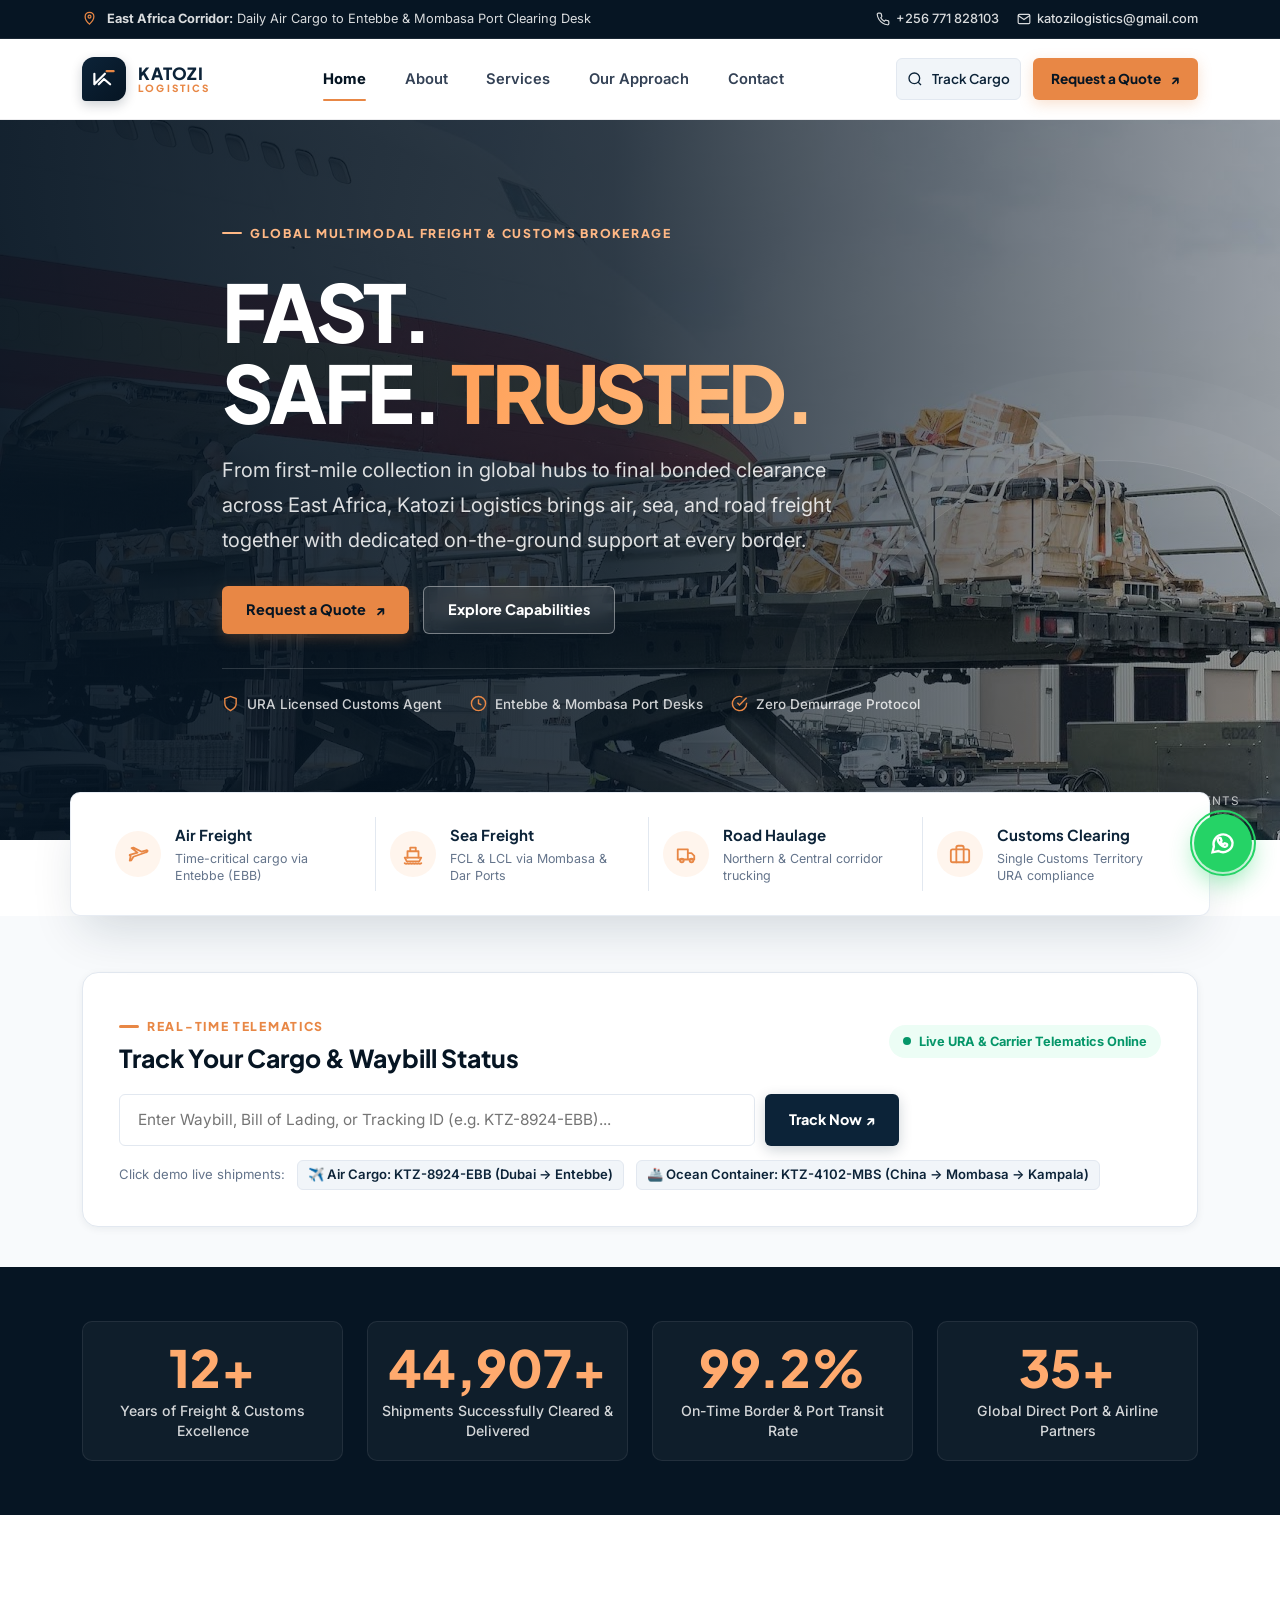
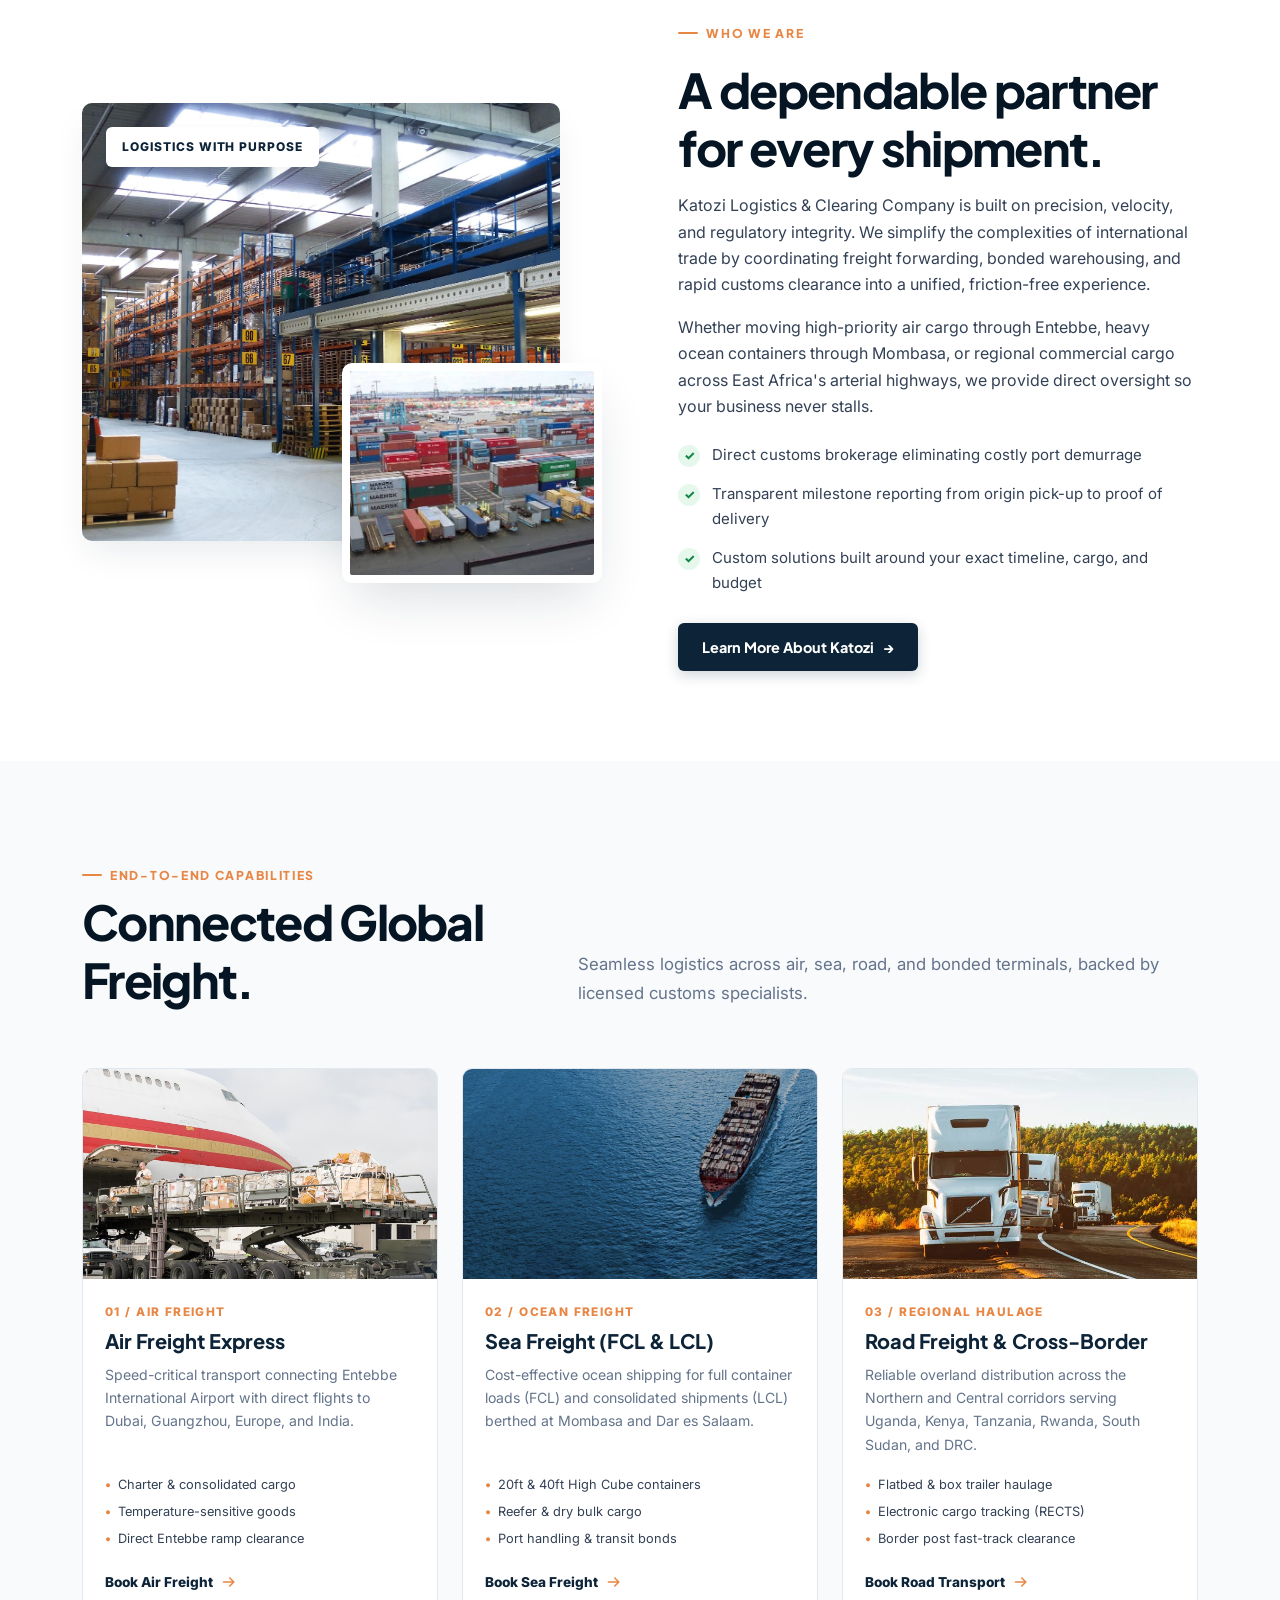
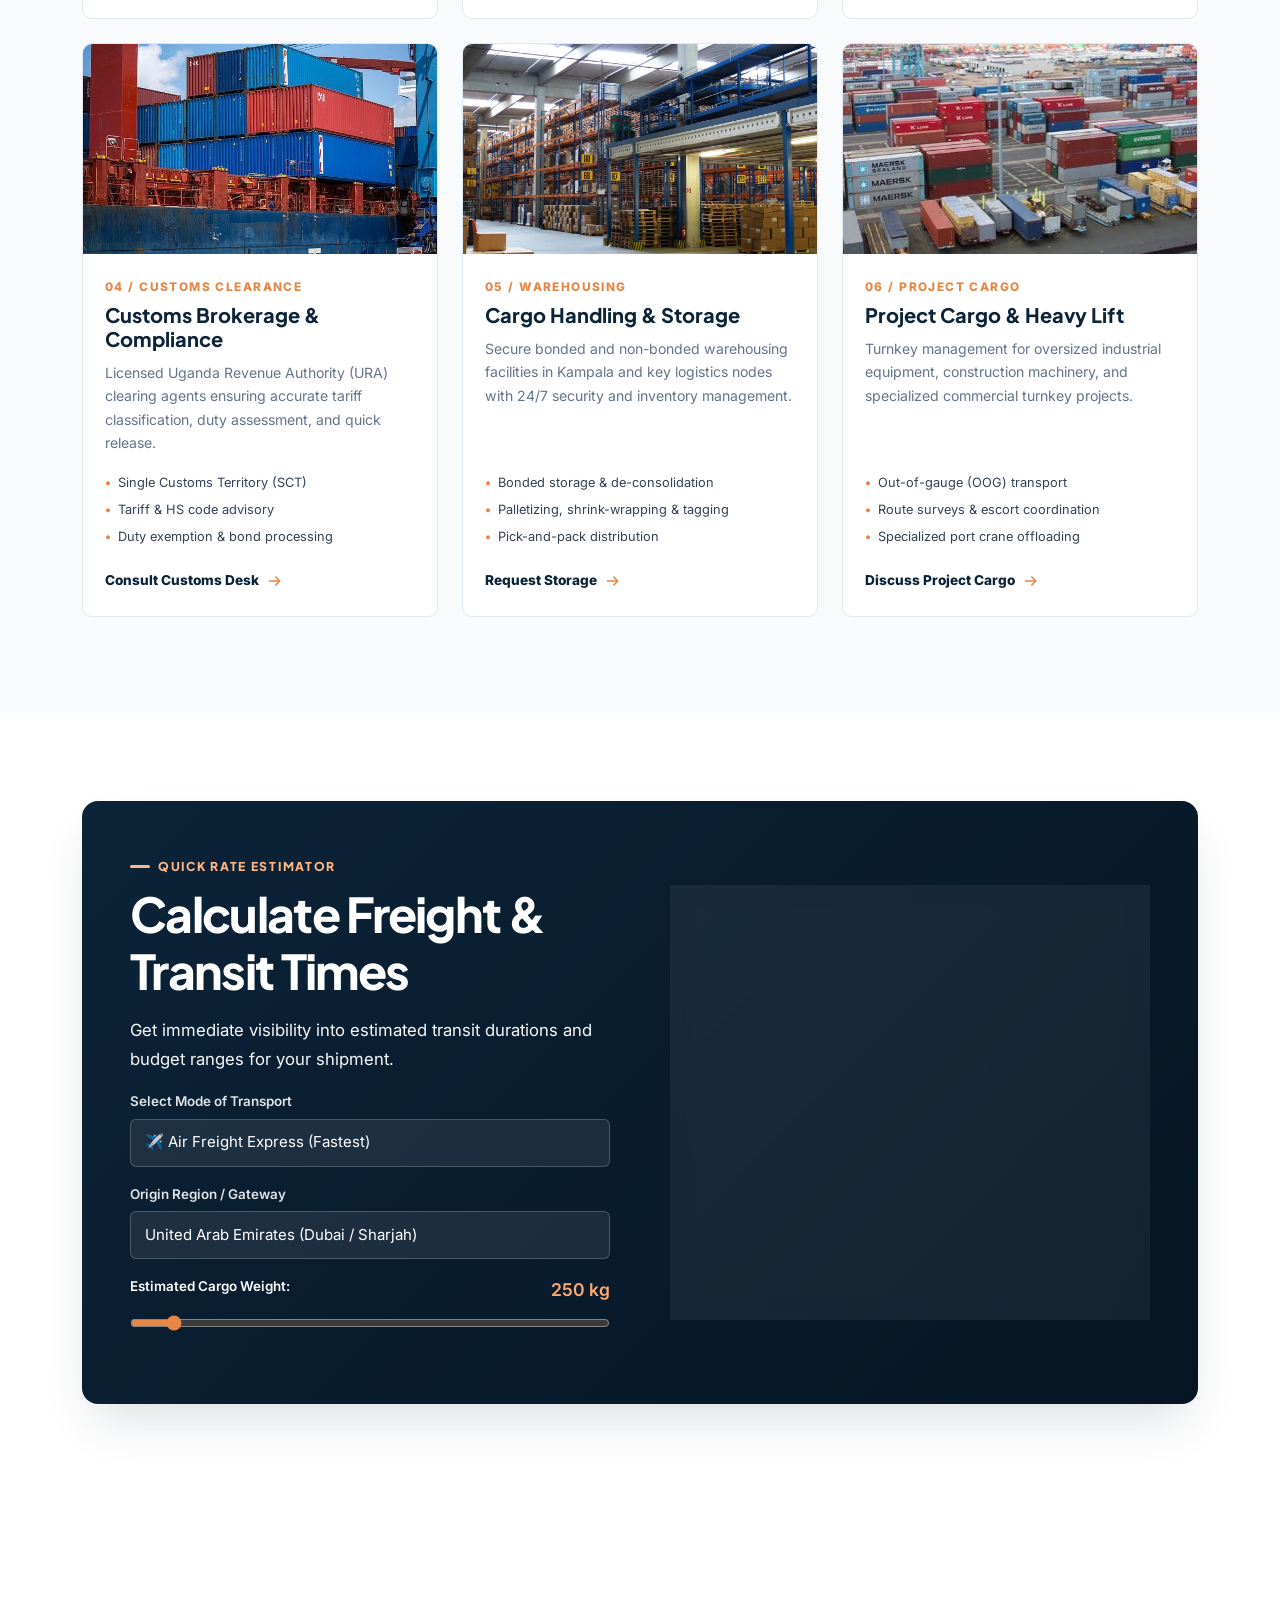
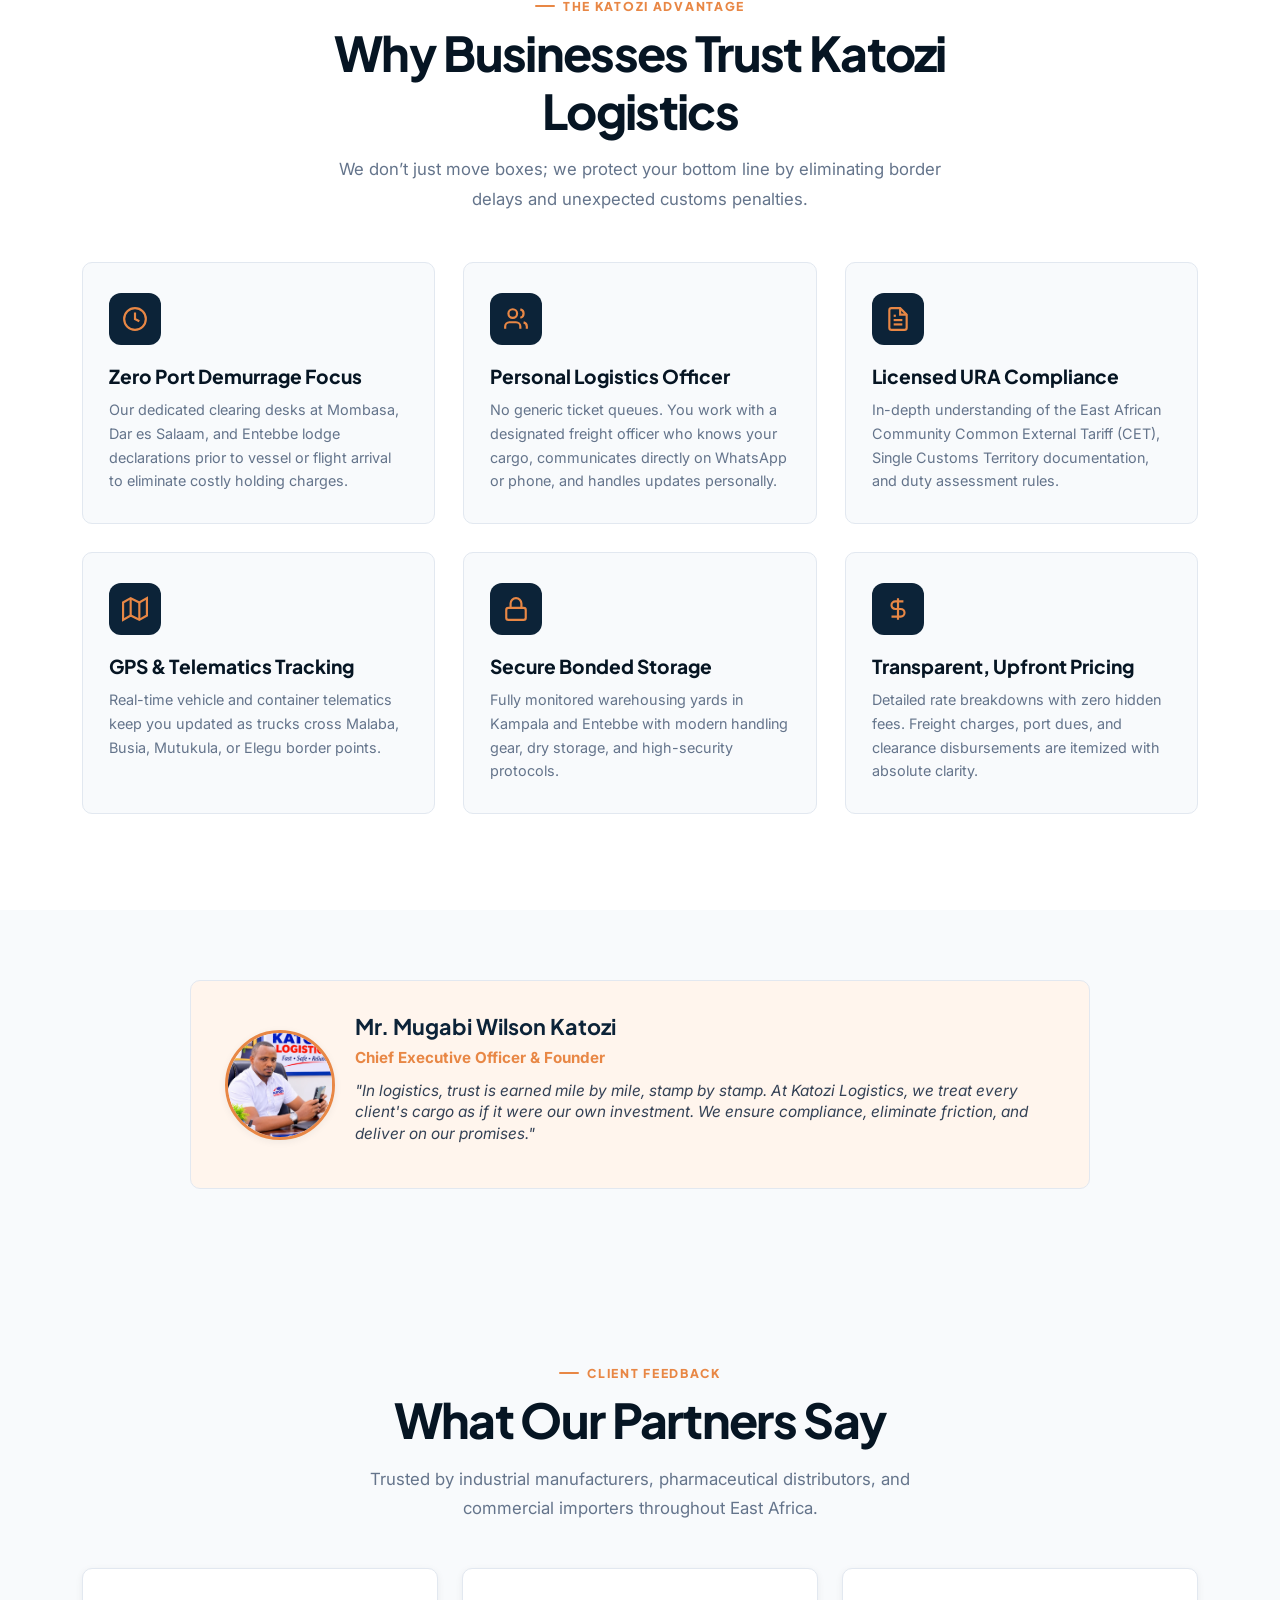
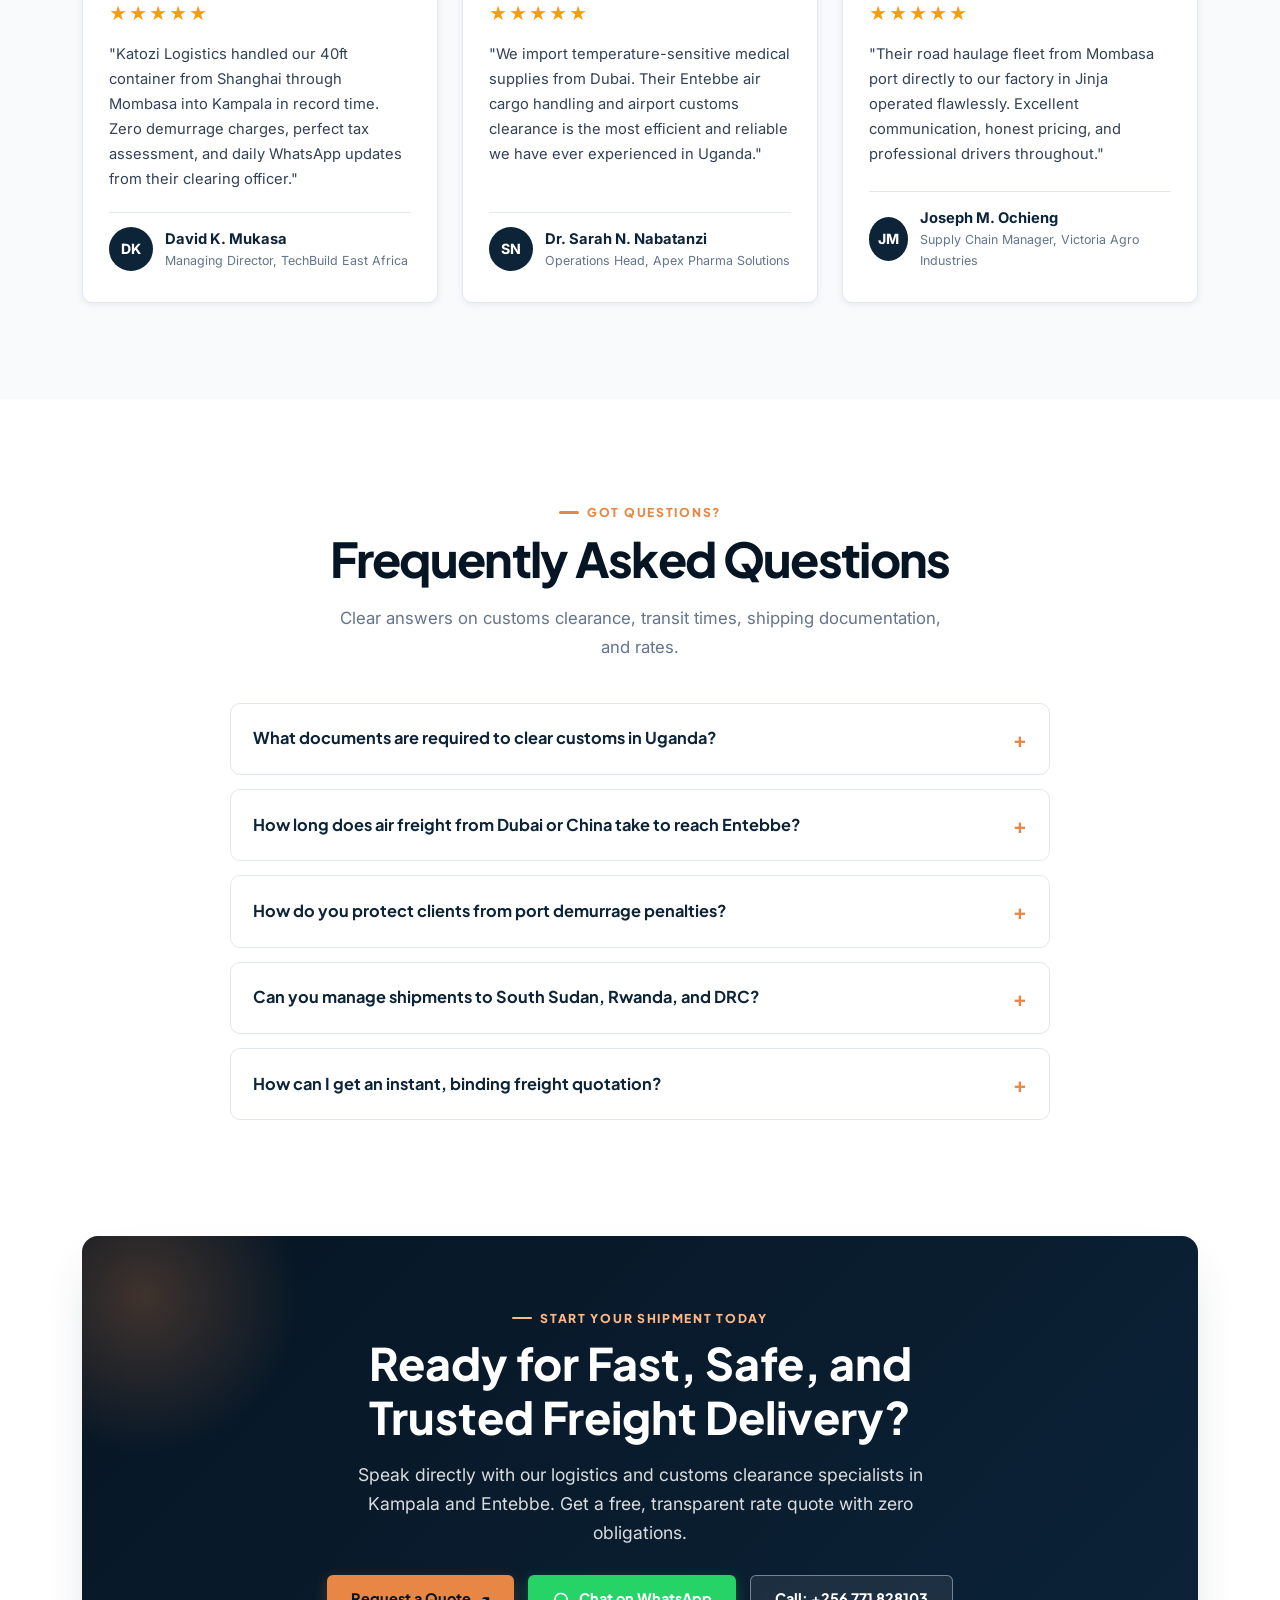
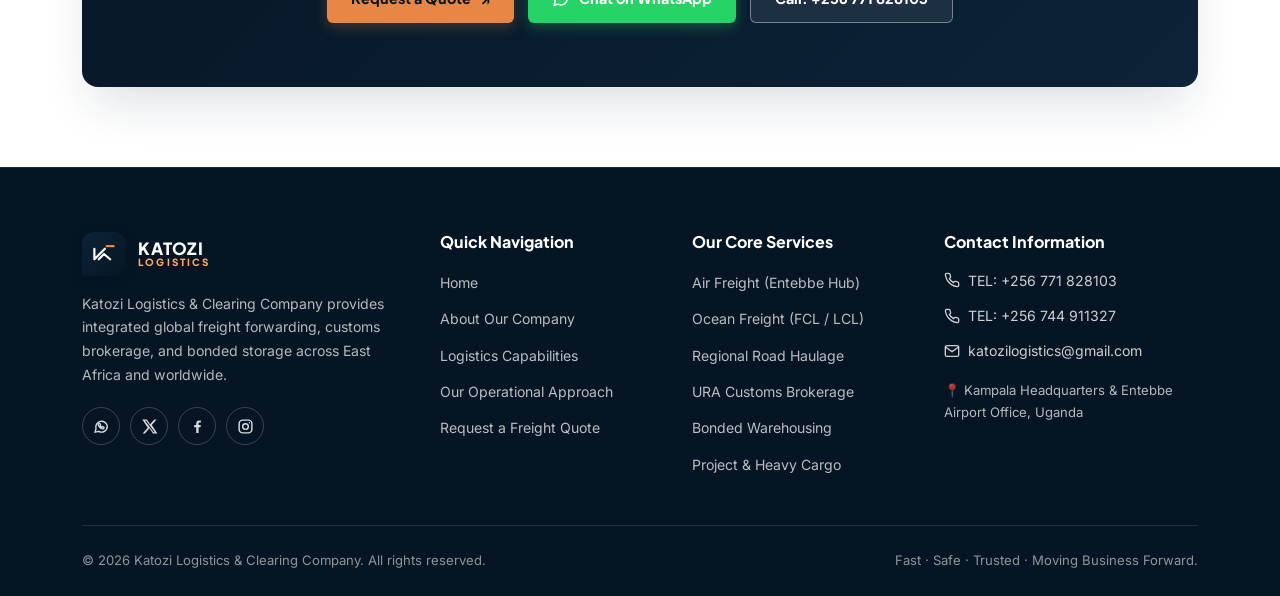
==== commit 59fcab5a: "smn" ====
--- a/index.html
+++ b/index.html
@@ -1,36 +1,58 @@
-<!doctype html>
+﻿<!doctype html>
 <html lang="en">
 
 <head>
     <meta charset="utf-8">
     <meta name="viewport" content="width=device-width, initial-scale=1">
-    <meta name="theme-color" content="#102b3f">
+    <meta name="theme-color" content="#061523">
     <meta name="description"
-        content="Katozi Logistics connects air, sea and road freight with practical logistics support for your business.">
-    <title>Katozi Logistics | Fast safe trusted</title>
-    <link href="https://cdn.jsdelivr.net/npm/bootstrap@5.0.2/dist/css/bootstrap.min.css" rel="stylesheet"
-        integrity="sha384-EVSTQN3/azprG1Anm3QDgpJLIm9Nao0Yz1ztcQTwFspd3yD65VohhpuuCOmLASjC" crossorigin="anonymous">
-
+        content="Katozi Logistics & Clearing Company connects air, sea, and road freight with expert customs clearance across Uganda, East Africa, and worldwide. Fast, safe, trusted.">
+    <meta name="keywords" content="Katozi Logistics, clearing and forwarding Uganda, air freight Entebbe, sea freight Mombasa, road haulage East Africa, customs clearance Kampala">
+    <title>Katozi Logistics | Fast · Safe · Trusted Freight & Customs Clearing</title>
+
+    <!-- Favicon -->
+    <link rel="icon" type="image/svg+xml" href="data:image/svg+xml,<svg xmlns='http://www.w3.org/2000/svg' viewBox='0 0 32 32'><path d='M5 22 17 10m-7 12 6-6 7 6M5 10v12' stroke='%23ffffff' stroke-linecap='round' stroke-linejoin='round' stroke-width='2.5' fill='none'/><path d='M19 7h8' stroke='%23e88745' stroke-linecap='round' stroke-width='2.5'/></svg>">
+
+    <!-- Bootstrap 5.3.3 CSS -->
+    <link href="https://cdn.jsdelivr.net/npm/bootstrap@5.3.3/dist/css/bootstrap.min.css" rel="stylesheet" integrity="sha384-QWTKZyjpPEjISv5WaRU9OFeRpok6YctnYmDr5pNlyT2bRjXh0JMhjY6hW+ALEwIH" crossorigin="anonymous">
+
+    <!-- Main Stylesheet -->
     <link rel="stylesheet" href="katozistyles.css">
 </head>
 
 <body>
+    <!-- Top Announcement & Direct Contacts Bar -->
     <div class="topbar">
         <div class="container topbar-inner">
             <div class="topbar-note">
-                <svg viewBox="0 0 24 24" fill="none" stroke="currentColor" stroke-width="1.8" aria-hidden="true">
+                <svg viewBox="0 0 24 24" fill="none" stroke="currentColor" stroke-width="2" aria-hidden="true">
                     <path d="M12 21s7-6.2 7-12a7 7 0 1 0-14 0c0 5.8 7 12 7 12Z" />
                     <circle cx="12" cy="9" r="2.3" />
                 </svg>
-                <span>Reliable logistics, wherever business takes you</span>
-            </div>
-            <span class="topbar-label">Katozi Logistics <span aria-hidden="true">·</span> Moving business forward</span>
+                <span><strong>East Africa Corridor:</strong> Daily Air Cargo to Entebbe & Mombasa Port Clearing Desk</span>
+            </div>
+            <div class="topbar-contact-items">
+                <a href="tel:+256771828103">
+                    <svg viewBox="0 0 24 24" fill="none" stroke="currentColor" stroke-width="2" width="14" height="14">
+                        <path d="M22 16.92v3a2 2 0 0 1-2.18 2 19.79 19.79 0 0 1-8.63-3.07 19.5 19.5 0 0 1-6-6 19.79 19.79 0 0 1-3.07-8.67A2 2 0 0 1 4.11 2h3a2 2 0 0 1 2 1.72 12.84 12.84 0 0 0 .7 2.81 2 2 0 0 1-.45 2.11L8.09 9.91a16 16 0 0 0 6 6l1.27-1.27a2 2 0 0 1 2.11-.45 12.84 12.84 0 0 0 2.81.7A2 2 0 0 1 22 16.92z"/>
+                    </svg>
+                    +256 771 828103
+                </a>
+                <a href="mailto:katozilogistics@gmail.com">
+                    <svg viewBox="0 0 24 24" fill="none" stroke="currentColor" stroke-width="2" width="14" height="14">
+                        <path d="M4 4h16c1.1 0 2 .9 2 2v12c0 1.1-.9 2-2 2H4c-1.1 0-2-.9-2-2V6c0-1.1.9-2 2-2z"/>
+                        <polyline points="22,6 12,13 2,6"/>
+                    </svg>
+                    katozilogistics@gmail.com
+                </a>
+            </div>
         </div>
     </div>
 
+    <!-- Main Navigation Header -->
     <header class="site-header">
         <div class="container header-inner">
-            <a class="brand" href="index.html#home" aria-label="Katozi Logistics home">
+            <a class="brand" href="index.html" aria-label="Katozi Logistics Home">
                 <span class="brand-mark" aria-hidden="true">
                     <svg viewBox="0 0 32 32" fill="none">
                         <path d="M5 22 17 10m-7 12 6-6 7 6M5 10v12" stroke="currentColor" stroke-linecap="round"
@@ -40,138 +62,709 @@
                 </span>
                 <span class="brand-name">KATOZI<small>LOGISTICS</small></span>
             </a>
-            <nav class="nav-links" id="primary-navigation" aria-label="Main navigation">
-                <a href="index.html#home">Home</a>
-                <a href="about.html#about">About</a>
-                <a href="services.html#services">Services</a>
-                <a href="our%20approach.html#approach">Our approach</a>
-                <a href="contact.html#contact">Contact</a>
+
+            <!-- Navigation Links -->
+            <nav class="nav-links" id="primaryNavigation" aria-label="Primary site navigation">
+                <a href="index.html" class="active">Home</a>
+                <a href="about.html">About</a>
+                <a href="services.html">Services</a>
+                <a href="our-approach.html">Our Approach</a>
+                <a href="contact.html">Contact</a>
             </nav>
-            <a class="button btn nav-cta" href="contact.html#contact">Request a quote <span
-                    aria-hidden="true">↗</span></a>
-
+
+            <div class="nav-actions">
+                <button type="button" class="button btn-nav-track preset-tracking-btn" data-tracking="KTZ-8924-EBB">
+                    <svg viewBox="0 0 24 24" fill="none" stroke="currentColor" stroke-width="2" width="16" height="16">
+                        <circle cx="11" cy="11" r="8"/>
+                        <line x1="21" y1="21" x2="16.65" y2="16.65"/>
+                    </svg>
+                    Track Cargo
+                </button>
+                <a class="button nav-cta" href="contact.html">Request a Quote <span aria-hidden="true">↗</span></a>
+                <button class="mobile-nav-toggle" id="mobileNavToggle" aria-label="Toggle navigation menu" aria-expanded="false">
+                    <span></span>
+                    <span></span>
+                    <span></span>
+                </button>
+            </div>
         </div>
     </header>
+
     <main>
+        <!-- Hero Section -->
         <section class="hero" id="home">
             <div class="container hero-inner">
-                <span class="eyebrow">Freight made straightforward</span>
-                <h1>FAST<br>SAFE <span>TRUSTED.</span></h1>
-                <p class="hero-copy">From first mile to final delivery, Katozi Logistics brings air, sea and road
-                    freight together with hands-on support at every step.</p>
+                <span class="eyebrow eyebrow-light">Global Multimodal Freight &amp; Customs Brokerage</span>
+                <h1>FAST.<br>SAFE. <span>TRUSTED.</span></h1>
+                <p class="hero-copy">From first-mile collection in global hubs to final bonded clearance across East Africa, Katozi Logistics brings air, sea, and road freight together with dedicated on-the-ground support at every border.</p>
+                
                 <div class="hero-actions">
-                    <a class="button" href="contact.html#contact">Request a quote <span aria-hidden="true">↗</span></a>
-                    <a class="button button-outline" href="services.html#services">Explore our services</a>
-                </div>
-            </div>
-            <div class="hero-caption"><strong>Katozi Logistics</strong> <span aria-hidden="true">/</span> Freight that
-                moves with you</div>
-        </section>
-
-        <div class="service-ribbon" aria-label="Logistics capabilities">
+                    <a class="button" href="contact.html">Request a Quote <span aria-hidden="true">↗</span></a>
+                    <a class="button button-outline" href="services.html">Explore Capabilities</a>
+                </div>
+
+                <div class="hero-trust-bar">
+                    <div class="trust-item">
+                        <svg viewBox="0 0 24 24" fill="none" stroke="currentColor" stroke-width="2">
+                            <path d="M12 22s8-4 8-10V5l-8-3-8 3v7c0 6 8 10 8 10z"/>
+                        </svg>
+                        <span>URA Licensed Customs Agent</span>
+                    </div>
+                    <div class="trust-item">
+                        <svg viewBox="0 0 24 24" fill="none" stroke="currentColor" stroke-width="2">
+                            <circle cx="12" cy="12" r="10"/>
+                            <polyline points="12 6 12 12 16 14"/>
+                        </svg>
+                        <span>Entebbe &amp; Mombasa Port Desks</span>
+                    </div>
+                    <div class="trust-item">
+                        <svg viewBox="0 0 24 24" fill="none" stroke="currentColor" stroke-width="2">
+                            <path d="M22 11.08V12a10 10 0 1 1-5.93-9.14"/>
+                            <polyline points="22 4 12 14.01 9 11.01"/>
+                        </svg>
+                        <span>Zero Demurrage Protocol</span>
+                    </div>
+                </div>
+            </div>
+            <div class="hero-caption">
+                <strong>Katozi Logistics</strong> <span aria-hidden="true">/</span> Connecting Businesses Across Continents
+            </div>
+        </section>
+
+        <!-- Service Capability Ribbon -->
+        <div class="service-ribbon" aria-label="Logistics Capabilities Summary">
             <div class="ribbon-inner">
                 <div class="ribbon-item">
-                    <span class="ribbon-icon" aria-hidden="true"><svg viewBox="0 0 24 24" fill="none"
-                            stroke="currentColor" stroke-width="1.7" stroke-linecap="round" stroke-linejoin="round">
-                            <path
-                                d="m3 13 8.5-2.5L5 5.5l2-.5 9 4.5 5-1.5c1-.3 1.7.2 1.4 1-.2.5-.8.9-1.5 1.1L7 15l-2.5 4-1.5.3L4 14l-1-.5Z" />
-                        </svg></span>
-                    <span><strong>Air freight</strong><small>Time-sensitive cargo</small></span>
+                    <span class="ribbon-icon" aria-hidden="true">
+                        <svg viewBox="0 0 24 24" fill="none" stroke="currentColor" stroke-width="2" stroke-linecap="round" stroke-linejoin="round">
+                            <path d="m3 13 8.5-2.5L5 5.5l2-.5 9 4.5 5-1.5c1-.3 1.7.2 1.4 1-.2.5-.8.9-1.5 1.1L7 15l-2.5 4-1.5.3L4 14l-1-.5Z"/>
+                        </svg>
+                    </span>
+                    <div>
+                        <strong>Air Freight</strong>
+                        <small>Time-critical cargo via Entebbe (EBB)</small>
+                    </div>
                 </div>
                 <div class="ribbon-item">
-                    <span class="ribbon-icon" aria-hidden="true"><svg viewBox="0 0 24 24" fill="none"
-                            stroke="currentColor" stroke-width="1.7" stroke-linecap="round" stroke-linejoin="round">
-                            <path d="M3 16h18l-2.2 4H5.2L3 16Z" />
-                            <path
-                                d="M6 16V9h12v7M9 9V5h6v4M3 22c1 .8 2 .8 3 0 1 .8 2 .8 3 0 1 .8 2 .8 3 0 1 .8 2 .8 3 0 1 .8 2 .8 3 0 1 .8 2 .8 3 0" />
-                        </svg></span>
-                    <span><strong>Sea freight</strong><small>Global cargo connections</small></span>
+                    <span class="ribbon-icon" aria-hidden="true">
+                        <svg viewBox="0 0 24 24" fill="none" stroke="currentColor" stroke-width="2" stroke-linecap="round" stroke-linejoin="round">
+                            <path d="M3 16h18l-2.2 4H5.2L3 16Z"/>
+                            <path d="M6 16V9h12v7M9 9V5h6v4M3 22c1 .8 2 .8 3 0 1 .8 2 .8 3 0 1 .8 2 .8 3 0 1 .8 2 .8 3 0 1 .8 2 .8 3 0 1 .8 2 .8 3 0"/>
+                        </svg>
+                    </span>
+                    <div>
+                        <strong>Sea Freight</strong>
+                        <small>FCL &amp; LCL via Mombasa &amp; Dar Ports</small>
+                    </div>
                 </div>
                 <div class="ribbon-item">
-                    <span class="ribbon-icon" aria-hidden="true"><svg viewBox="0 0 24 24" fill="none"
-                            stroke="currentColor" stroke-width="1.7" stroke-linecap="round" stroke-linejoin="round">
-                            <path d="M3 7h11v11H3zM14 11h4l3 3v4h-7z" />
-                            <circle cx="7.5" cy="19" r="2" />
-                            <circle cx="18" cy="19" r="2" />
-                        </svg></span>
-                    <span><strong>Road transport</strong><small>Flexible regional delivery</small></span>
+                    <span class="ribbon-icon" aria-hidden="true">
+                        <svg viewBox="0 0 24 24" fill="none" stroke="currentColor" stroke-width="2" stroke-linecap="round" stroke-linejoin="round">
+                            <path d="M3 7h11v11H3zM14 11h4l3 3v4h-7z"/>
+                            <circle cx="7.5" cy="19" r="2"/>
+                            <circle cx="18" cy="19" r="2"/>
+                        </svg>
+                    </span>
+                    <div>
+                        <strong>Road Haulage</strong>
+                        <small>Northern &amp; Central corridor trucking</small>
+                    </div>
+                </div>
+                <div class="ribbon-item">
+                    <span class="ribbon-icon" aria-hidden="true">
+                        <svg viewBox="0 0 24 24" fill="none" stroke="currentColor" stroke-width="2" stroke-linecap="round" stroke-linejoin="round">
+                            <rect x="2" y="7" width="20" height="14" rx="2" ry="2"/>
+                            <path d="M16 21V5a2 2 0 0 0-2-2h-4a2 2 0 0 0-2 2v16"/>
+                        </svg>
+                    </span>
+                    <div>
+                        <strong>Customs Clearing</strong>
+                        <small>Single Customs Territory URA compliance</small>
+                    </div>
                 </div>
             </div>
         </div>
+
+        <!-- Quick Shipment Tracking Simulator Section -->
+        <section class="quick-track-section">
+            <div class="container">
+                <div class="tracking-card-container">
+                    <div class="tracking-card-head">
+                        <div>
+                            <span class="eyebrow">Real-Time Telematics</span>
+                            <h2>Track Your Cargo &amp; Waybill Status</h2>
+                        </div>
+                        <div class="live-indicator">
+                            <span class="pulse-dot"></span>
+                            Live URA &amp; Carrier Telematics Online
+                        </div>
+                    </div>
+                    <form class="tracking-form" action="#">
+                        <div class="tracking-input-group">
+                            <input type="text" placeholder="Enter Waybill, Bill of Lading, or Tracking ID (e.g. KTZ-8924-EBB)..." required>
+                            <button type="submit" class="button button-dark">Track Now ↗</button>
+                        </div>
+                    </form>
+                    <div class="preset-trackings">
+                        <span>Click demo live shipments:</span>
+                        <button type="button" class="preset-tracking-btn" data-tracking="KTZ-8924-EBB">
+                            ✈️ Air Cargo: KTZ-8924-EBB (Dubai &rarr; Entebbe)
+                        </button>
+                        <button type="button" class="preset-tracking-btn" data-tracking="KTZ-4102-MBS">
+                            🚢 Ocean Container: KTZ-4102-MBS (China &rarr; Mombasa &rarr; Kampala)
+                        </button>
+                    </div>
+                </div>
+            </div>
+        </section>
+
+        <!-- Metric Counter Stats -->
+        <section class="stats-section">
+            <div class="container">
+                <div class="stats-grid">
+                    <div class="stat-card">
+                        <span class="stat-number" data-target="12" data-suffix="+">12+</span>
+                        <span class="stat-label">Years of Freight &amp; Customs Excellence</span>
+                    </div>
+                    <div class="stat-card">
+                        <span class="stat-number" data-target="45000" data-suffix="+">45,000+</span>
+                        <span class="stat-label">Shipments Successfully Cleared &amp; Delivered</span>
+                    </div>
+                    <div class="stat-card">
+                        <span class="stat-number" data-target="99.4" data-suffix="%" data-decimals="1">99.4%</span>
+                        <span class="stat-label">On-Time Border &amp; Port Transit Rate</span>
+                    </div>
+                    <div class="stat-card">
+                        <span class="stat-number" data-target="35" data-suffix="+">35+</span>
+                        <span class="stat-label">Global Direct Port &amp; Airline Partners</span>
+                    </div>
+                </div>
+            </div>
+        </section>
+
+        <!-- About Intro Section -->
+        <section class="about" id="about">
+            <div class="container about-grid">
+                <div class="about-visual">
+                    <img class="about-main-image" src="cargo%20%26%20ware%20housing.jpg"
+                        alt="Katozi modern cargo warehousing and handling facility" loading="lazy">
+                    <img class="about-accent-image" src="clear%202.jpg"
+                        alt="Port containers lined up for customs clearing and dispatch" loading="lazy">
+                    <span class="about-tag">Logistics With Purpose</span>
+                </div>
+                <div class="about-copy">
+                    <span class="eyebrow">Who We Are</span>
+                    <h2 class="section-heading">A dependable partner for every shipment.</h2>
+                    <p>Katozi Logistics &amp; Clearing Company is built on precision, velocity, and regulatory integrity. We simplify the complexities of international trade by coordinating freight forwarding, bonded warehousing, and rapid customs clearance into a unified, friction-free experience.</p>
+                    <p>Whether moving high-priority air cargo through Entebbe, heavy ocean containers through Mombasa, or regional commercial cargo across East Africa's arterial highways, we provide direct oversight so your business never stalls.</p>
+                    <ul class="about-points">
+                        <li><span class="check" aria-hidden="true">✓</span><span>Direct customs brokerage eliminating costly port demurrage</span></li>
+                        <li><span class="check" aria-hidden="true">✓</span><span>Transparent milestone reporting from origin pick-up to proof of delivery</span></li>
+                        <li><span class="check" aria-hidden="true">✓</span><span>Custom solutions built around your exact timeline, cargo, and budget</span></li>
+                    </ul>
+                    <a class="button button-dark" href="about.html">Learn More About Katozi <span aria-hidden="true">&rarr;</span></a>
+                </div>
+            </div>
+        </section>
+
+        <!-- Comprehensive Services Grid -->
+        <section class="services" id="services">
+            <div class="container">
+                <div class="services-head">
+                    <div>
+                        <span class="eyebrow">End-to-End Capabilities</span>
+                        <h2 class="section-heading">Connected Global Freight.</h2>
+                    </div>
+                    <p class="section-copy">Seamless logistics across air, sea, road, and bonded terminals, backed by licensed customs specialists.</p>
+                </div>
+                <div class="service-grid">
+                    <!-- Service 1: Air -->
+                    <article class="service-card">
+                        <img class="service-image" src="air%20freight.jpg" alt="Air freight cargo aircraft handling operations" loading="lazy">
+                        <div class="service-content">
+                            <span class="service-number">01 / AIR FREIGHT</span>
+                            <h3>Air Freight Express</h3>
+                            <p>Speed-critical transport connecting Entebbe International Airport with direct flights to Dubai, Guangzhou, Europe, and India.</p>
+                            <ul class="service-features-list">
+                                <li>Charter &amp; consolidated cargo</li>
+                                <li>Temperature-sensitive goods</li>
+                                <li>Direct Entebbe ramp clearance</li>
+                            </ul>
+                            <a class="service-link" href="contact.html?service=air">Book Air Freight <svg viewBox="0 0 20 20" fill="none" aria-hidden="true"><path d="M3 10h13m-5-5 5 5-5 5" stroke="currentColor" stroke-width="2" stroke-linecap="round" stroke-linejoin="round"/></svg></a>
+                        </div>
+                    </article>
+
+                    <!-- Service 2: Sea -->
+                    <article class="service-card">
+                        <img class="service-image" src="see%20freight.avif" alt="Ocean cargo vessel and shipping containers at port" loading="lazy">
+                        <div class="service-content">
+                            <span class="service-number">02 / OCEAN FREIGHT</span>
+                            <h3>Sea Freight (FCL &amp; LCL)</h3>
+                            <p>Cost-effective ocean shipping for full container loads (FCL) and consolidated shipments (LCL) berthed at Mombasa and Dar es Salaam.</p>
+                            <ul class="service-features-list">
+                                <li>20ft &amp; 40ft High Cube containers</li>
+                                <li>Reefer &amp; dry bulk cargo</li>
+                                <li>Port handling &amp; transit bonds</li>
+                            </ul>
+                            <a class="service-link" href="contact.html?service=sea">Book Sea Freight <svg viewBox="0 0 20 20" fill="none" aria-hidden="true"><path d="M3 10h13m-5-5 5 5-5 5" stroke="currentColor" stroke-width="2" stroke-linecap="round" stroke-linejoin="round"/></svg></a>
+                        </div>
+                    </article>
+
+                    <!-- Service 3: Road -->
+                    <article class="service-card">
+                        <img class="service-image" src="road%20transport.jpg" alt="Heavy freight trucks moving along regional highway" loading="lazy">
+                        <div class="service-content">
+                            <span class="service-number">03 / REGIONAL HAULAGE</span>
+                            <h3>Road Freight &amp; Cross-Border</h3>
+                            <p>Reliable overland distribution across the Northern and Central corridors serving Uganda, Kenya, Tanzania, Rwanda, South Sudan, and DRC.</p>
+                            <ul class="service-features-list">
+                                <li>Flatbed &amp; box trailer haulage</li>
+                                <li>Electronic cargo tracking (RECTS)</li>
+                                <li>Border post fast-track clearance</li>
+                            </ul>
+                            <a class="service-link" href="contact.html?service=road">Book Road Transport <svg viewBox="0 0 20 20" fill="none" aria-hidden="true"><path d="M3 10h13m-5-5 5 5-5 5" stroke="currentColor" stroke-width="2" stroke-linecap="round" stroke-linejoin="round"/></svg></a>
+                        </div>
+                    </article>
+
+                    <!-- Service 4: Customs -->
+                    <article class="service-card">
+                        <img class="service-image" src="cleaer%206.jpg" alt="Customs clearing and inspection at container terminal" loading="lazy">
+                        <div class="service-content">
+                            <span class="service-number">04 / CUSTOMS CLEARANCE</span>
+                            <h3>Customs Brokerage &amp; Compliance</h3>
+                            <p>Licensed Uganda Revenue Authority (URA) clearing agents ensuring accurate tariff classification, duty assessment, and quick release.</p>
+                            <ul class="service-features-list">
+                                <li>Single Customs Territory (SCT)</li>
+                                <li>Tariff &amp; HS code advisory</li>
+                                <li>Duty exemption &amp; bond processing</li>
+                            </ul>
+                            <a class="service-link" href="contact.html?service=customs">Consult Customs Desk <svg viewBox="0 0 20 20" fill="none" aria-hidden="true"><path d="M3 10h13m-5-5 5 5-5 5" stroke="currentColor" stroke-width="2" stroke-linecap="round" stroke-linejoin="round"/></svg></a>
+                        </div>
+                    </article>
+
+                    <!-- Service 5: Warehousing -->
+                    <article class="service-card">
+                        <img class="service-image" src="cargo%20%26%20ware%20housing.jpg" alt="Modern bonded warehouse with organized cargo pallets" loading="lazy">
+                        <div class="service-content">
+                            <span class="service-number">05 / WAREHOUSING</span>
+                            <h3>Cargo Handling &amp; Storage</h3>
+                            <p>Secure bonded and non-bonded warehousing facilities in Kampala and key logistics nodes with 24/7 security and inventory management.</p>
+                            <ul class="service-features-list">
+                                <li>Bonded storage &amp; de-consolidation</li>
+                                <li>Palletizing, shrink-wrapping &amp; tagging</li>
+                                <li>Pick-and-pack distribution</li>
+                            </ul>
+                            <a class="service-link" href="contact.html?service=warehousing">Request Storage <svg viewBox="0 0 20 20" fill="none" aria-hidden="true"><path d="M3 10h13m-5-5 5 5-5 5" stroke="currentColor" stroke-width="2" stroke-linecap="round" stroke-linejoin="round"/></svg></a>
+                        </div>
+                    </article>
+
+                    <!-- Service 6: Project Cargo -->
+                    <article class="service-card">
+                        <img class="service-image" src="clear%202.jpg" alt="Specialized heavy project cargo containers" loading="lazy">
+                        <div class="service-content">
+                            <span class="service-number">06 / PROJECT CARGO</span>
+                            <h3>Project Cargo &amp; Heavy Lift</h3>
+                            <p>Turnkey management for oversized industrial equipment, construction machinery, and specialized commercial turnkey projects.</p>
+                            <ul class="service-features-list">
+                                <li>Out-of-gauge (OOG) transport</li>
+                                <li>Route surveys &amp; escort coordination</li>
+                                <li>Specialized port crane offloading</li>
+                            </ul>
+                            <a class="service-link" href="contact.html?service=project">Discuss Project Cargo <svg viewBox="0 0 20 20" fill="none" aria-hidden="true"><path d="M3 10h13m-5-5 5 5-5 5" stroke="currentColor" stroke-width="2" stroke-linecap="round" stroke-linejoin="round"/></svg></a>
+                        </div>
+                    </article>
+                </div>
+            </div>
+        </section>
+
+        <!-- Interactive Freight Cost & Transit Time Calculator -->
+        <section class="calculator-section">
+            <div class="container">
+                <div class="calc-card-wrapper">
+                    <div class="calc-grid">
+                        <div class="calc-form-pane">
+                            <span class="eyebrow eyebrow-light">Quick Rate Estimator</span>
+                            <h2 class="section-heading text-white">Calculate Freight &amp; Transit Times</h2>
+                            <p class="section-copy text-light">Get immediate visibility into estimated transit durations and budget ranges for your shipment.</p>
+                            
+                            <form id="freightCalculatorForm" onsubmit="event.preventDefault();">
+                                <div>
+                                    <label for="calcMode">Select Mode of Transport</label>
+                                    <select id="calcMode" class="form-select">
+                                        <option value="air">✈️ Air Freight Express (Fastest)</option>
+                                        <option value="sea-fcl">🚢 Ocean Freight - 20ft/40ft FCL Container</option>
+                                        <option value="sea-lcl">📦 Ocean Freight - Consolidated LCL (CBM)</option>
+                                        <option value="road">🚛 Cross-Border Road Transport</option>
+                                    </select>
+                                </div>
+
+                                <div>
+                                    <label for="calcOrigin">Origin Region / Gateway</label>
+                                    <select id="calcOrigin" class="form-select">
+                                        <option value="dxb">United Arab Emirates (Dubai / Sharjah)</option>
+                                        <option value="chn">China (Guangzhou / Yiwu / Shanghai / Ningbo)</option>
+                                        <option value="ind">India (Mumbai / Delhi / Ahmedabad)</option>
+                                        <option value="eur">Europe (UK / Netherlands / Germany / Turkey)</option>
+                                        <option value="usa">North America (USA / Canada)</option>
+                                        <option value="nbo">East Africa (Kenya - Mombasa / Nairobi)</option>
+                                    </select>
+                                </div>
+
+                                <div class="calc-range-wrapper">
+                                    <div class="calc-range-head">
+                                        <span>Estimated Cargo Weight:</span>
+                                        <span id="calcWeightDisplay" style="color: #ffaa6e; font-size: 1.1rem;">250 kg</span>
+                                    </div>
+                                    <input type="range" id="calcWeight" min="20" max="3000" step="10" value="250">
+                                </div>
+                            </form>
+                        </div>
+
+                        <div class="calc-result-pane" id="calcResultBox">
+                            <!-- Populated dynamically by script.js -->
+                        </div>
+                    </div>
+                </div>
+            </div>
+        </section>
+
+        <!-- Why Choose Us Grid -->
+        <section class="why-us-section">
+            <div class="container">
+                <div class="text-center" style="max-width: 680px; margin: 0 auto;">
+                    <span class="eyebrow">The Katozi Advantage</span>
+                    <h2 class="section-heading">Why Businesses Trust Katozi Logistics</h2>
+                    <p class="section-copy" style="margin: 0 auto;">We don’t just move boxes; we protect your bottom line by eliminating border delays and unexpected customs penalties.</p>
+                </div>
+                <div class="features-grid">
+                    <div class="feature-box">
+                        <div class="feature-icon-wrap">
+                            <svg viewBox="0 0 24 24" fill="none" stroke="currentColor" stroke-width="2">
+                                <circle cx="12" cy="12" r="10"/>
+                                <path d="M12 6v6l4 2"/>
+                            </svg>
+                        </div>
+                        <h3>Zero Port Demurrage Focus</h3>
+                        <p>Our dedicated clearing desks at Mombasa, Dar es Salaam, and Entebbe lodge declarations prior to vessel or flight arrival to eliminate costly holding charges.</p>
+                    </div>
+                    <div class="feature-box">
+                        <div class="feature-icon-wrap">
+                            <svg viewBox="0 0 24 24" fill="none" stroke="currentColor" stroke-width="2">
+                                <path d="M16 21v-2a4 4 0 0 0-4-4H6a4 4 0 0 0-4 4v2"/>
+                                <circle cx="9" cy="7" r="4"/>
+                                <path d="M22 21v-2a4 4 0 0 0-3-3.87"/>
+                                <path d="M16 3.13a4 4 0 0 1 0 7.75"/>
+                            </svg>
+                        </div>
+                        <h3>Personal Logistics Officer</h3>
+                        <p>No generic ticket queues. You work with a designated freight officer who knows your cargo, communicates directly on WhatsApp or phone, and handles updates personally.</p>
+                    </div>
+                    <div class="feature-box">
+                        <div class="feature-icon-wrap">
+                            <svg viewBox="0 0 24 24" fill="none" stroke="currentColor" stroke-width="2">
+                                <path d="M14 2H6a2 2 0 0 0-2 2v16a2 2 0 0 0 2 2h12a2 2 0 0 0 2-2V8z"/>
+                                <polyline points="14 2 14 8 20 8"/>
+                                <line x1="16" y1="13" x2="8" y2="13"/>
+                                <line x1="16" y1="17" x2="8" y2="17"/>
+                                <polyline points="10 9 9 9 8 9"/>
+                            </svg>
+                        </div>
+                        <h3>Licensed URA Compliance</h3>
+                        <p>In-depth understanding of the East African Community Common External Tariff (CET), Single Customs Territory documentation, and duty assessment rules.</p>
+                    </div>
+                    <div class="feature-box">
+                        <div class="feature-icon-wrap">
+                            <svg viewBox="0 0 24 24" fill="none" stroke="currentColor" stroke-width="2">
+                                <polygon points="1 6 1 22 8 18 16 22 23 18 23 2 16 6 8 2 1 6"/>
+                                <line x1="8" y1="2" x2="8" y2="18"/>
+                                <line x1="16" y1="6" x2="16" y2="22"/>
+                            </svg>
+                        </div>
+                        <h3>GPS &amp; Telematics Tracking</h3>
+                        <p>Real-time vehicle and container telematics keep you updated as trucks cross Malaba, Busia, Mutukula, or Elegu border points.</p>
+                    </div>
+                    <div class="feature-box">
+                        <div class="feature-icon-wrap">
+                            <svg viewBox="0 0 24 24" fill="none" stroke="currentColor" stroke-width="2">
+                                <rect x="3" y="11" width="18" height="11" rx="2" ry="2"/>
+                                <path d="M7 11V7a5 5 0 0 1 10 0v4"/>
+                            </svg>
+                        </div>
+                        <h3>Secure Bonded Storage</h3>
+                        <p>Fully monitored warehousing yards in Kampala and Entebbe with modern handling gear, dry storage, and high-security protocols.</p>
+                    </div>
+                    <div class="feature-box">
+                        <div class="feature-icon-wrap">
+                            <svg viewBox="0 0 24 24" fill="none" stroke="currentColor" stroke-width="2">
+                                <path d="M12 2v20M17 5H9.5a3.5 3.5 0 0 0 0 7h5a3.5 3.5 0 0 1 0 7H6"/>
+                            </svg>
+                        </div>
+                        <h3>Transparent, Upfront Pricing</h3>
+                        <p>Detailed rate breakdowns with zero hidden fees. Freight charges, port dues, and clearance disbursements are itemized with absolute clarity.</p>
+                    </div>
+                </div>
+            </div>
+        </section>
+
+        <!-- Executive Leadership Highlight -->
+        <section style="padding-block: 70px; background: var(--paper);">
+            <div class="container">
+                <div class="ceo-spotlight" style="max-width: 900px; margin: 0 auto; padding: 28px 34px;">
+                    <img class="ceo-image" style="width: 110px; height: 110px;" src="CEO.jpeg" alt="Mr Mugabi Wilson Katozi, Chief Executive Officer" loading="lazy">
+                    <div class="ceo-meta">
+                        <strong style="font-size: 1.35rem;">Mr. Mugabi Wilson Katozi</strong>
+                        <span style="color: var(--orange); font-size: 0.95rem; font-weight: 700;">Chief Executive Officer &amp; Founder</span>
+                        <p class="ceo-quote" style="font-size: 0.96rem; margin-top: 10px;">
+                            "In logistics, trust is earned mile by mile, stamp by stamp. At Katozi Logistics, we treat every client's cargo as if it were our own investment. We ensure compliance, eliminate friction, and deliver on our promises."
+                        </p>
+                    </div>
+                </div>
+            </div>
+        </section>
+
+        <!-- Testimonials -->
+        <section class="testimonials-section">
+            <div class="container">
+                <div class="text-center" style="max-width: 650px; margin: 0 auto;">
+                    <span class="eyebrow">Client Feedback</span>
+                    <h2 class="section-heading">What Our Partners Say</h2>
+                    <p class="section-copy" style="margin: 0 auto;">Trusted by industrial manufacturers, pharmaceutical distributors, and commercial importers throughout East Africa.</p>
+                </div>
+                <div class="testimonials-grid">
+                    <div class="testimonial-card">
+                        <div class="stars-rating">★★★★★</div>
+                        <p class="testimonial-quote">"Katozi Logistics handled our 40ft container from Shanghai through Mombasa into Kampala in record time. Zero demurrage charges, perfect tax assessment, and daily WhatsApp updates from their clearing officer."</p>
+                        <div class="client-profile">
+                            <div class="client-avatar">DK</div>
+                            <div class="client-info">
+                                <strong>David K. Mukasa</strong>
+                                <span>Managing Director, TechBuild East Africa</span>
+                            </div>
+                        </div>
+                    </div>
+                    <div class="testimonial-card">
+                        <div class="stars-rating">★★★★★</div>
+                        <p class="testimonial-quote">"We import temperature-sensitive medical supplies from Dubai. Their Entebbe air cargo handling and airport customs clearance is the most efficient and reliable we have ever experienced in Uganda."</p>
+                        <div class="client-profile">
+                            <div class="client-avatar">SN</div>
+                            <div class="client-info">
+                                <strong>Dr. Sarah N. Nabatanzi</strong>
+                                <span>Operations Head, Apex Pharma Solutions</span>
+                            </div>
+                        </div>
+                    </div>
+                    <div class="testimonial-card">
+                        <div class="stars-rating">★★★★★</div>
+                        <p class="testimonial-quote">"Their road haulage fleet from Mombasa port directly to our factory in Jinja operated flawlessly. Excellent communication, honest pricing, and professional drivers throughout."</p>
+                        <div class="client-profile">
+                            <div class="client-avatar">JM</div>
+                            <div class="client-info">
+                                <strong>Joseph M. Ochieng</strong>
+                                <span>Supply Chain Manager, Victoria Agro Industries</span>
+                            </div>
+                        </div>
+                    </div>
+                </div>
+            </div>
+        </section>
+
+        <!-- FAQ Accordion -->
+        <section class="faq-section">
+            <div class="container">
+                <div class="text-center" style="max-width: 680px; margin: 0 auto;">
+                    <span class="eyebrow">Got Questions?</span>
+                    <h2 class="section-heading">Frequently Asked Questions</h2>
+                    <p class="section-copy" style="margin: 0 auto;">Clear answers on customs clearance, transit times, shipping documentation, and rates.</p>
+                </div>
+                <div class="faq-container">
+                    <div class="faq-item">
+                        <button class="faq-question" type="button" aria-expanded="false">
+                            <span>What documents are required to clear customs in Uganda?</span>
+                            <span class="faq-icon">+</span>
+                        </button>
+                        <div class="faq-answer">
+                            <p>To process customs clearance under the Uganda Revenue Authority (URA), you typically need: the Commercial Invoice, Packing List, Bill of Lading (for sea freight) or Air Waybill (for air cargo), Certificate of Origin, and where applicable, a Certificate of Conformity (PVoC/Uganda National Bureau of Standards). Katozi assists with reviewing and preparing all necessary documentation.</p>
+                        </div>
+                    </div>
+                    <div class="faq-item">
+                        <button class="faq-question" type="button" aria-expanded="false">
+                            <span>How long does air freight from Dubai or China take to reach Entebbe?</span>
+                            <span class="faq-icon">+</span>
+                        </button>
+                        <div class="faq-answer">
+                            <p>Direct air freight from Dubai generally arrives in Entebbe within 2 to 3 days. From major Chinese hubs (Guangzhou, Shanghai), transit takes between 3 to 5 business days depending on flight connections. Once landed at Entebbe, our clearing desk can finalize customs release within 24 to 48 hours.</p>
+                        </div>
+                    </div>
+                    <div class="faq-item">
+                        <button class="faq-question" type="button" aria-expanded="false">
+                            <span>How do you protect clients from port demurrage penalties?</span>
+                            <span class="faq-icon">+</span>
+                        </button>
+                        <div class="faq-answer">
+                            <p>Demurrage occurs when containers stay at the port beyond the shipping line's free days. Katozi uses electronic advance lodging with KRA and URA so that import declarations and duty assessments are prepared while the ship is still at sea. The moment the vessel berths, we initiate fast-track clearance and haulage dispatch.</p>
+                        </div>
+                    </div>
+                    <div class="faq-item">
+                        <button class="faq-question" type="button" aria-expanded="false">
+                            <span>Can you manage shipments to South Sudan, Rwanda, and DRC?</span>
+                            <span class="faq-icon">+</span>
+                        </button>
+                        <div class="faq-answer">
+                            <p>Yes. Katozi Logistics operates active cross-border corridors under the Single Customs Territory. We handle regional transit bonds, convoy coordination, and border crossing clearance at Elegu (for South Sudan), Katuna/Cyanika (for Rwanda), and Mpondwe/Bunagana (for Eastern DRC).</p>
+                        </div>
+                    </div>
+                    <div class="faq-item">
+                        <button class="faq-question" type="button" aria-expanded="false">
+                            <span>How can I get an instant, binding freight quotation?</span>
+                            <span class="faq-icon">+</span>
+                        </button>
+                        <div class="faq-answer">
+                            <p>You can use our online Rate Estimator above, submit our Contact Form with your cargo weight and dimensions, or message our clearing desk directly on WhatsApp at <strong>+256 744 911327</strong> for an immediate breakdown within 1 to 2 hours.</p>
+                        </div>
+                    </div>
+                </div>
+            </div>
+        </section>
+
+        <!-- Mega Call-To-Action Banner -->
+        <section class="container">
+            <div class="mega-cta-banner">
+                <span class="eyebrow eyebrow-light">Start Your Shipment Today</span>
+                <h2>Ready for Fast, Safe, and Trusted Freight Delivery?</h2>
+                <p>Speak directly with our logistics and customs clearance specialists in Kampala and Entebbe. Get a free, transparent rate quote with zero obligations.</p>
+                <div class="mega-cta-actions">
+                    <a class="button button-orange" href="contact.html">Request a Quote <span aria-hidden="true">↗</span></a>
+                    <a class="button btn-whatsapp" href="https://wa.me/256744911327?text=Hello%20Katozi%20Logistics,%20I%20would%20like%20to%20enquire%20about%20freight%20and%20customs%20services." target="_blank" rel="noopener noreferrer">
+                        <svg viewBox="0 0 24 24" fill="none" stroke="currentColor" stroke-width="2" width="18" height="18">
+                            <path d="M20.2 11.7a8.2 8.2 0 0 1-12.1 7.2L3 20l1.2-4.9a8.2 8.2 0 1 1 16-3.4Z"/>
+                        </svg>
+                        Chat on WhatsApp
+                    </a>
+                    <a class="button button-outline" href="tel:+256771828103">Call: +256 771 828103</a>
+                </div>
+            </div>
+        </section>
     </main>
+
+    <!-- Master Footer -->
     <footer class="footer">
         <div class="container">
             <div class="footer-top">
-                <div>
-                    <a class="brand" href="index.html#home" aria-label="Katozi Logistics home">
-                        <span class="brand-mark" aria-hidden="true"><svg viewBox="0 0 32 32" fill="none">
+                <div class="footer-brand-pane">
+                    <a class="brand" href="index.html" aria-label="Katozi Logistics Home">
+                        <span class="brand-mark" aria-hidden="true">
+                            <svg viewBox="0 0 32 32" fill="none">
                                 <path d="M5 22 17 10m-7 12 6-6 7 6M5 10v12" stroke="currentColor" stroke-linecap="round"
                                     stroke-linejoin="round" stroke-width="2.5" />
                                 <path d="M19 7h8" stroke="#e88745" stroke-linecap="round" stroke-width="2.5" />
-                            </svg></span>
+                            </svg>
+                        </span>
                         <span class="brand-name">KATOZI<small>LOGISTICS</small></span>
                     </a>
-                    <p class="footer-summary">Practical freight and logistics support to help your business keep moving.
-                    </p>
-                    <nav class="social-links" aria-label="Social media">
-                        <a href="https://x.com/" target="_blank" rel="noopener noreferrer"
-                            aria-label="Katozi Logistics on X">
-                            <svg viewBox="0 0 24 24" fill="currentColor" aria-hidden="true">
-                                <path
-                                    d="M18.9 2H22l-6.8 7.8L23.2 22h-6.3L12 14.6 5.5 22H2.3l7.3-8.4L1.8 2h6.5l4.5 6.8L18.9 2Zm-1.1 18h1.7L7.3 3.9H5.5L17.8 20Z" />
+                    <p class="footer-summary">Katozi Logistics &amp; Clearing Company provides integrated global freight forwarding, customs brokerage, and bonded storage across East Africa and worldwide.</p>
+                    <nav class="social-links" aria-label="Social media channels">
+                        <a href="https://wa.me/256744911327" target="_blank" rel="noopener noreferrer" aria-label="Chat with Katozi Logistics on WhatsApp">
+                            <svg viewBox="0 0 24 24" fill="none" stroke="currentColor" stroke-width="2">
+                                <path d="M20.2 11.7a8.2 8.2 0 0 1-12.1 7.2L3 20l1.2-4.9a8.2 8.2 0 1 1 16-3.4Z"/>
+                                <path d="M8.2 8.1c.2-.5.5-.5.8-.5h.5c.2 0 .4.1.5.4l.7 1.6c.1.2.1.4 0 .6l-.5.6c-.2.2-.2.4 0 .6.4.7 1 1.4 1.7 1.8.2.1.4.1.6-.1l.7-.8c.2-.2.4-.2.6-.1l1.5.7c.2.1.3.3.3.5 0 .5-.3 1.1-.7 1.4-.4.4-1 .6-1.5.5-1.2-.2-2.5-.9-3.6-1.9-1.1-1-2-2.4-2.3-3.7-.2-.6.1-1.2.4-1.6l.3-.1Z"/>
                             </svg>
                         </a>
-                        <a href="https://wa.me/" target="_blank" rel="noopener noreferrer"
-                            aria-label="Katozi Logistics on WhatsApp">
-                            <svg viewBox="0 0 24 24" fill="none" stroke="currentColor" stroke-width="1.8"
-                                stroke-linecap="round" stroke-linejoin="round" aria-hidden="true">
-                                <path d="M20.2 11.7a8.2 8.2 0 0 1-12.1 7.2L3 20l1.2-4.9a8.2 8.2 0 1 1 16-3.4Z" />
-                                <path
-                                    d="M8.2 8.1c.2-.5.5-.5.8-.5h.5c.2 0 .4.1.5.4l.7 1.6c.1.2.1.4 0 .6l-.5.6c-.2.2-.2.4 0 .6.4.7 1 1.4 1.7 1.8.2.1.4.1.6-.1l.7-.8c.2-.2.4-.2.6-.1l1.5.7c.2.1.3.3.3.5 0 .5-.3 1.1-.7 1.4-.4.4-1 .6-1.5.5-1.2-.2-2.5-.9-3.6-1.9-1.1-1-2-2.4-2.3-3.7-.2-.6.1-1.2.4-1.6l.3-.1Z" />
+                        <a href="https://x.com/" target="_blank" rel="noopener noreferrer" aria-label="Katozi Logistics on X">
+                            <svg viewBox="0 0 24 24" fill="currentColor">
+                                <path d="M18.9 2H22l-6.8 7.8L23.2 22h-6.3L12 14.6 5.5 22H2.3l7.3-8.4L1.8 2h6.5l4.5 6.8L18.9 2Zm-1.1 18h1.7L7.3 3.9H5.5L17.8 20Z"/>
                             </svg>
                         </a>
-                        <a href="https://www.instagram.com/" target="_blank" rel="noopener noreferrer"
-                            aria-label="Katozi Logistics on Instagram">
-                            <svg viewBox="0 0 24 24" fill="none" stroke="currentColor" stroke-width="1.8"
-                                aria-hidden="true">
+                        <a href="https://www.facebook.com/" target="_blank" rel="noopener noreferrer" aria-label="Katozi Logistics on Facebook">
+                            <svg viewBox="0 0 24 24" fill="currentColor">
+                                <path d="M13.5 21v-8h2.7l.4-3.1h-3.1v-2c0-.9.3-1.5 1.6-1.5h1.7V3.6c-.3 0-1.3-.1-2.4-.1-2.5 0-4.2 1.5-4.2 4.3v2.1H7.4V13h2.8v8h3.3Z"/>
+                            </svg>
+                        </a>
+                        <a href="https://www.instagram.com/" target="_blank" rel="noopener noreferrer" aria-label="Katozi Logistics on Instagram">
+                            <svg viewBox="0 0 24 24" fill="none" stroke="currentColor" stroke-width="2">
                                 <rect x="3" y="3" width="18" height="18" rx="5" />
                                 <circle cx="12" cy="12" r="4" />
                                 <circle cx="17.5" cy="6.8" r="1" fill="currentColor" stroke="none" />
                             </svg>
                         </a>
-                        <a href="https://www.facebook.com/" target="_blank" rel="noopener noreferrer"
-                            aria-label="Katozi Logistics on Facebook">
-                            <svg viewBox="0 0 24 24" fill="currentColor" aria-hidden="true">
-                                <path
-                                    d="M13.5 21v-8h2.7l.4-3.1h-3.1v-2c0-.9.3-1.5 1.6-1.5h1.7V3.6c-.3 0-1.3-.1-2.4-.1-2.5 0-4.2 1.5-4.2 4.3v2.1H7.4V13h2.8v8h3.3Z" />
-                            </svg>
+                    </nav>
+                </div>
+
+                <div class="footer-col">
+                    <h3>Quick Navigation</h3>
+                    <ul>
+                        <li><a href="index.html">Home</a></li>
+                        <li><a href="about.html">About Our Company</a></li>
+                        <li><a href="services.html">Logistics Capabilities</a></li>
+                        <li><a href="our-approach.html">Our Operational Approach</a></li>
+                        <li><a href="contact.html">Request a Freight Quote</a></li>
+                    </ul>
+                </div>
+
+                <div class="footer-col">
+                    <h3>Our Core Services</h3>
+                    <ul>
+                        <li><a href="services.html#air">Air Freight (Entebbe Hub)</a></li>
+                        <li><a href="services.html#sea">Ocean Freight (FCL / LCL)</a></li>
+                        <li><a href="services.html#road">Regional Road Haulage</a></li>
+                        <li><a href="services.html#customs">URA Customs Brokerage</a></li>
+                        <li><a href="services.html#warehousing">Bonded Warehousing</a></li>
+                        <li><a href="services.html#project">Project &amp; Heavy Cargo</a></li>
+                    </ul>
+                </div>
+
+                <div class="footer-col">
+                    <h3>Contact Information</h3>
+                    <div class="footer-contact-items">
+                        <a href="tel:+256771828103">
+                            <svg viewBox="0 0 24 24" fill="none" stroke="currentColor" stroke-width="2" width="16" height="16">
+                                <path d="M22 16.92v3a2 2 0 0 1-2.18 2 19.79 19.79 0 0 1-8.63-3.07 19.5 19.5 0 0 1-6-6 19.79 19.79 0 0 1-3.07-8.67A2 2 0 0 1 4.11 2h3a2 2 0 0 1 2 1.72 12.84 12.84 0 0 0 .7 2.81 2 2 0 0 1-.45 2.11L8.09 9.91a16 16 0 0 0 6 6l1.27-1.27a2 2 0 0 1 2.11-.45 12.84 12.84 0 0 0 2.81.7A2 2 0 0 1 22 16.92z"/>
+                            </svg>
+                            TEL: +256 771 828103
                         </a>
-                    </nav>
-                </div>
-                <nav class="footer-nav" aria-label="Footer navigation">
-                    <a href="about.html#about">About</a>
-                    <a href="services.html#services">Services</a>
-                    <a href="our%20approach.html#approach">Our approach</a>
-                    <a href="contact.html#contact">Request a quote</a>
-                </nav>
-                <div class="footer-contact">
-                    <h2>Contact</h2>
-                    <a href="tel:+256771828103">TEL: +256 771 828103</a>
-                    <a href="tel:+256744911327">TEL: +256 744 911327</a>
-                    <a href="mailto:katozilogistics@gmail.com">Email: katozilogistics@gmail.com</a>
-                </div>
-            </div>
+                        <a href="tel:+256744911327">
+                            <svg viewBox="0 0 24 24" fill="none" stroke="currentColor" stroke-width="2" width="16" height="16">
+                                <path d="M22 16.92v3a2 2 0 0 1-2.18 2 19.79 19.79 0 0 1-8.63-3.07 19.5 19.5 0 0 1-6-6 19.79 19.79 0 0 1-3.07-8.67A2 2 0 0 1 4.11 2h3a2 2 0 0 1 2 1.72 12.84 12.84 0 0 0 .7 2.81 2 2 0 0 1-.45 2.11L8.09 9.91a16 16 0 0 0 6 6l1.27-1.27a2 2 0 0 1 2.11-.45 12.84 12.84 0 0 0 2.81.7A2 2 0 0 1 22 16.92z"/>
+                            </svg>
+                            TEL: +256 744 911327
+                        </a>
+                        <a href="mailto:katozilogistics@gmail.com">
+                            <svg viewBox="0 0 24 24" fill="none" stroke="currentColor" stroke-width="2" width="16" height="16">
+                                <path d="M4 4h16c1.1 0 2 .9 2 2v12c0 1.1-.9 2-2 2H4c-1.1 0-2-.9-2-2V6c0-1.1.9-2 2-2z"/>
+                                <polyline points="22,6 12,13 2,6"/>
+                            </svg>
+                            katozilogistics@gmail.com
+                        </a>
+                        <div style="color: rgba(255,255,255,0.7); font-size: 0.82rem; margin-top: 6px;">
+                            📍 Kampala Headquarters &amp; Entebbe Airport Office, Uganda
+                        </div>
+                    </div>
+                </div>
+            </div>
+
             <div class="footer-bottom">
-                <span>© 2026 Katozi Logistics. All rights reserved.</span>
-                <span>Moving business forward.</span>
+                <span>&copy; 2026 Katozi Logistics &amp; Clearing Company. All rights reserved.</span>
+                <span>Fast &middot; Safe &middot; Trusted &middot; Moving Business Forward.</span>
             </div>
         </div>
     </footer>
 
-    <script src="https://cdn.jsdelivr.net/npm/bootstrap@5.0.2/dist/js/bootstrap.bundle.min.js"
-        integrity="sha384-MrcW6ZMFYlzcLA8Nl+NtUVF0sA7MsXsP1UyJoMp4YLEuNSfAP+JcXn/tWtIaxVXM"
-        crossorigin="anonymous"></script>
-
+    <!-- Interactive Live Tracking Modal -->
+    <div class="custom-modal" id="trackingModal" role="dialog" aria-modal="true" aria-labelledby="trackingModalTitle">
+        <div class="custom-modal-dialog">
+            <div class="modal-card">
+                <button class="modal-close-icon" id="closeTrackingModal" aria-label="Close tracking popup">&times;</button>
+                <div id="trackingModalBody">
+                    <!-- Populated dynamically by script.js -->
+                </div>
+            </div>
+        </div>
+    </div>
+
+    <!-- Bootstrap 5.3.3 Bundle JS -->
+    <script src="https://cdn.jsdelivr.net/npm/bootstrap@5.3.3/dist/js/bootstrap.bundle.min.js" integrity="sha384-YvpcrYf0tY3lHB60NNkmXc5s9fDVZLESaAA55NDzOxhy9GkcIdslK1eN7N6jIeHz" crossorigin="anonymous"></script>
+
+    <!-- Custom App Script -->
+    <script src="script.js"></script>
 </body>
 
-</html>+</html>
--- a/katozistyles.css
+++ b/katozistyles.css
@@ -1,365 +1,667 @@
+/* ==========================================================================
+   KATOZI LOGISTICS & CLEARING COMPANY - MASTER DESIGN SYSTEM
+   Fast · Safe · Trusted | Global Multimodal Freight & Customs Clearance
+   ========================================================================== */
+
+@import url('https://fonts.googleapis.com/css2?family=Inter:wght@300;400;500;600;700;800&family=Plus+Jakarta+Sans:wght@600;700;800;900&display=swap');
+
 :root {
     color-scheme: light;
-    --navy: #102b3f;
-    --navy-deep: #0a1e2d;
-    --ink: #172a37;
-    --muted: #64737d;
-    --paper: #f7f6f2;
-    --white: #fff;
+    
+    /* Core Brand Colors */
+    --navy-deep: #061523;
+    --navy: #0c2338;
+    --navy-light: #163652;
+    --navy-surface: #1e4566;
+    
     --orange: #e88745;
-    --line: #e7e5df;
-    --shadow: 0 22px 65px rgb(16 43 63 / 11%);
-    font-family: "Segoe UI", Arial, sans-serif;
-    font-synthesis: none;
-    text-rendering: optimizeLegibility;
-    -webkit-font-smoothing: antialiased;
-}
-
-* {
+    --orange-hover: #f3975a;
+    --orange-glow: rgba(232, 135, 69, 0.28);
+    --orange-subtle: #fff5ed;
+    
+    --accent-cyan: #0284c7;
+    --accent-cyan-light: #e0f2fe;
+    
+    --ink: #0f172a;
+    --text-body: #334155;
+    --muted: #64748b;
+    --line: #e2e8f0;
+    --line-dark: rgba(255, 255, 255, 0.12);
+    --paper: #f8fafc;
+    --paper-card: #f1f5f9;
+    --white: #ffffff;
+    
+    --success: #059669;
+    --success-bg: #ecfdf5;
+    --warning: #d97706;
+    --warning-bg: #fffbeb;
+
+    /* Shadows & Elevation */
+    --shadow-xs: 0 1px 2px 0 rgba(0, 0, 0, 0.05);
+    --shadow-sm: 0 2px 8px -1px rgba(12, 35, 56, 0.08);
+    --shadow: 0 16px 36px -8px rgba(12, 35, 56, 0.10);
+    --shadow-lg: 0 24px 50px -12px rgba(12, 35, 56, 0.16);
+    --shadow-glow: 0 0 30px rgba(232, 135, 69, 0.25);
+
+    /* Typography */
+    --font-heading: 'Plus Jakarta Sans', 'Inter', -apple-system, BlinkMacSystemFont, sans-serif;
+    --font-body: 'Inter', -apple-system, BlinkMacSystemFont, sans-serif;
+
+    /* Border Radii */
+    --radius-sm: 6px;
+    --radius-md: 10px;
+    --radius-lg: 16px;
+    --radius-full: 9999px;
+    
+    /* Layout */
+    --header-height: 80px;
+    --topbar-height: 38px;
+}
+
+/* Base Resets */
+*, *::before, *::after {
     box-sizing: border-box;
 }
 
 html {
     scroll-behavior: smooth;
-    scroll-padding-top: 85px;
+    scroll-padding-top: calc(var(--header-height) + 15px);
+    -webkit-text-size-adjust: 100%;
 }
 
 body {
     margin: 0;
-    color: var(--ink);
-    background: var(--white);
+    font-family: var(--font-body);
+    font-size: 1rem;
+    line-height: 1.65;
+    color: var(--text-body);
+    background-color: var(--white);
+    -webkit-font-smoothing: antialiased;
+    -moz-osx-font-smoothing: grayscale;
+    overflow-x: hidden;
+}
+
+body.no-scroll {
+    overflow: hidden;
+}
+
+h1, h2, h3, h4, h5, h6 {
+    font-family: var(--font-heading);
+    color: var(--navy-deep);
+    font-weight: 750;
+    line-height: 1.2;
+    margin: 0 0 0.5rem 0;
+}
+
+p {
+    margin: 0 0 1rem 0;
 }
 
 a {
     color: inherit;
     text-decoration: none;
-}
-
-button,
-input,
-select,
-textarea {
-    font: inherit;
-}
-
-button,
-a {
-    -webkit-tap-highlight-color: transparent;
+    transition: color 0.2s ease;
 }
 
 img {
     display: block;
-    width: 100%;
+    max-width: 100%;
+    height: auto;
+}
+
+button, input, select, textarea {
+    font-family: inherit;
 }
 
 .container {
-    width: min(1160px, calc(100% - 48px));
+    width: min(1200px, calc(100% - 48px));
     margin-inline: auto;
 }
 
+/* ==========================================================================
+   Utility Classes & Badges
+   ========================================================================== */
 .eyebrow {
     display: inline-flex;
     align-items: center;
-    gap: 10px;
+    gap: 8px;
     color: var(--orange);
-    font-size: .73rem;
+    font-size: 0.76rem;
     font-weight: 800;
-    letter-spacing: .16em;
+    letter-spacing: 0.14em;
     text-transform: uppercase;
+    font-family: var(--font-heading);
+    margin-bottom: 8px;
 }
 
 .eyebrow::before {
-    width: 24px;
-    height: 2px;
-    background: currentColor;
     content: "";
+    display: inline-block;
+    width: 20px;
+    height: 2.5px;
+    background-color: currentColor;
+    border-radius: 2px;
+}
+
+.eyebrow-light {
+    color: #ffb885;
 }
 
 .section-heading {
-    max-width: 660px;
-    margin: 15px 0 14px;
-    font-size: clamp(2rem, 4vw, 3.2rem);
-    line-height: 1.12;
-    letter-spacing: -.045em;
+    font-size: clamp(2rem, 3.8vw, 3rem);
+    letter-spacing: -0.035em;
+    color: var(--navy-deep);
+    margin-bottom: 1rem;
+}
+
+.section-heading.text-white {
+    color: var(--white);
 }
 
 .section-copy {
-    max-width: 570px;
-    margin: 0;
     color: var(--muted);
-    line-height: 1.8;
-}
-
+    font-size: 1.05rem;
+    line-height: 1.75;
+    max-width: 620px;
+}
+
+.section-copy.text-light {
+    color: rgba(255, 255, 255, 0.78);
+}
+
+/* Buttons */
+.button {
+    display: inline-flex;
+    align-items: center;
+    justify-content: center;
+    gap: 9px;
+    min-height: 48px;
+    padding: 0 24px;
+    border: 0;
+    border-radius: var(--radius-sm);
+    background: var(--orange);
+    color: var(--navy-deep);
+    font-family: var(--font-heading);
+    font-size: 0.9rem;
+    font-weight: 750;
+    cursor: pointer;
+    text-decoration: none;
+    transition: all 0.22s cubic-bezier(0.16, 1, 0.3, 1);
+    box-shadow: 0 4px 14px rgba(232, 135, 69, 0.25);
+}
+
+.button:hover {
+    background: var(--orange-hover);
+    color: var(--navy-deep);
+    transform: translateY(-2px);
+    box-shadow: 0 8px 20px rgba(232, 135, 69, 0.35);
+}
+
+.button-dark {
+    background: var(--navy);
+    color: var(--white);
+    box-shadow: 0 4px 14px rgba(12, 35, 56, 0.2);
+}
+
+.button-dark:hover {
+    background: var(--navy-light);
+    color: var(--white);
+    box-shadow: 0 8px 22px rgba(12, 35, 56, 0.3);
+}
+
+.button-outline {
+    border: 1.5px solid rgba(255, 255, 255, 0.4);
+    background: rgba(255, 255, 255, 0.08);
+    color: var(--white);
+    backdrop-filter: blur(8px);
+    box-shadow: none;
+}
+
+.button-outline:hover {
+    background: rgba(255, 255, 255, 0.18);
+    border-color: rgba(255, 255, 255, 0.8);
+    color: var(--white);
+    transform: translateY(-2px);
+}
+
+.button-outline-dark {
+    border: 1.5px solid var(--line);
+    background: var(--white);
+    color: var(--navy);
+    box-shadow: var(--shadow-xs);
+}
+
+.button-outline-dark:hover {
+    border-color: var(--orange);
+    color: var(--orange);
+    background: var(--orange-subtle);
+    transform: translateY(-2px);
+}
+
+.btn-whatsapp {
+    background: #25D366;
+    color: #fff !important;
+    box-shadow: 0 4px 14px rgba(37, 211, 102, 0.3);
+}
+
+.btn-whatsapp:hover {
+    background: #20bd5a;
+    color: #fff !important;
+    box-shadow: 0 8px 20px rgba(37, 211, 102, 0.4);
+}
+
+.btn-whatsapp-full {
+    width: 100%;
+    background: #25D366;
+    color: #fff !important;
+    font-size: 0.95rem;
+    box-shadow: 0 4px 14px rgba(37, 211, 102, 0.3);
+}
+
+.btn-whatsapp-full:hover {
+    background: #20bd5a;
+    transform: translateY(-2px);
+}
+
+/* ==========================================================================
+   Header & Navigation
+   ========================================================================== */
 .topbar {
     background: var(--navy-deep);
-    color: rgb(255 255 255 / 79%);
-    font-size: .77rem;
+    color: rgba(255, 255, 255, 0.85);
+    font-size: 0.8rem;
+    border-bottom: 1px solid rgba(255, 255, 255, 0.08);
 }
 
 .topbar-inner {
     display: flex;
-    min-height: 37px;
+    min-height: var(--topbar-height);
     align-items: center;
     justify-content: space-between;
     gap: 20px;
+    padding-block: 6px;
 }
 
 .topbar-note {
     display: flex;
     align-items: center;
-    gap: 9px;
+    gap: 10px;
 }
 
 .topbar-note svg {
-    width: 14px;
-    height: 14px;
+    width: 15px;
+    height: 15px;
     color: var(--orange);
+    flex-shrink: 0;
+}
+
+.topbar-contact-items {
+    display: flex;
+    align-items: center;
+    gap: 18px;
+}
+
+.topbar-contact-items a {
+    color: rgba(255, 255, 255, 0.85);
+    display: inline-flex;
+    align-items: center;
+    gap: 6px;
+    font-weight: 500;
+}
+
+.topbar-contact-items a:hover {
+    color: var(--orange);
 }
 
 .topbar-label {
-    color: white;
+    color: var(--white);
     font-weight: 650;
+    display: flex;
+    align-items: center;
+    gap: 8px;
 }
 
 .site-header {
     position: sticky;
-    z-index: 20;
     top: 0;
-    border-bottom: 1px solid rgb(16 43 63 / 7%);
-    background: rgb(255 255 255 / 96%);
+    z-index: 1000;
+    background: rgba(255, 255, 255, 0.97);
+    border-bottom: 1px solid rgba(15, 23, 42, 0.08);
     backdrop-filter: blur(14px);
+    transition: all 0.25s ease;
+}
+
+.site-header.scrolled {
+    background: rgba(255, 255, 255, 0.98);
+    box-shadow: 0 10px 30px -10px rgba(6, 21, 35, 0.12);
+    border-bottom-color: rgba(15, 23, 42, 0.12);
 }
 
 .header-inner {
     display: flex;
-    height: 78px;
+    height: var(--header-height);
     align-items: center;
     justify-content: space-between;
-    gap: 28px;
+    gap: 20px;
 }
 
 .brand {
     display: inline-flex;
-    flex: 0 0 auto;
-    align-items: center;
-    gap: 11px;
+    align-items: center;
+    gap: 12px;
+    text-decoration: none;
+    flex-shrink: 0;
 }
 
 .brand-mark {
     display: grid;
-    width: 42px;
-    height: 42px;
     place-items: center;
+    width: 44px;
+    height: 44px;
     border-radius: 12px 12px 12px 4px;
-    background: var(--navy);
-    color: white;
+    background: linear-gradient(135deg, var(--navy) 0%, var(--navy-deep) 100%);
+    color: var(--white);
+    box-shadow: 0 4px 12px rgba(6, 21, 35, 0.2);
+    transition: transform 0.2s ease;
+}
+
+.brand:hover .brand-mark {
+    transform: scale(1.04);
 }
 
 .brand-mark svg {
-    width: 27px;
-    height: 27px;
+    width: 28px;
+    height: 28px;
 }
 
 .brand-name {
-    display: grid;
-    gap: 3px;
+    display: flex;
+    flex-direction: column;
     color: var(--navy);
-    font-size: .96rem;
+    font-family: var(--font-heading);
+    font-size: 1.05rem;
     font-weight: 850;
-    letter-spacing: .055em;
-    line-height: 1;
+    letter-spacing: 0.05em;
+    line-height: 1.05;
 }
 
 .brand-name small {
-    color: #74818a;
-    font-size: .58rem;
-    font-weight: 700;
-    letter-spacing: .2em;
-}
-
+    color: var(--orange);
+    font-size: 0.62rem;
+    font-weight: 800;
+    letter-spacing: 0.22em;
+}
+
+/* Nav Links */
 .nav-links {
     display: flex;
     align-items: center;
-    gap: clamp(20px, 3vw, 38px);
+    gap: clamp(16px, 2.4vw, 32px);
+    margin: 0;
+    padding: 0;
+    list-style: none;
 }
 
 .nav-links a {
-    color: #43535d;
-    font-size: .86rem;
-    font-weight: 650;
-    transition: color .18s ease;
+    color: #334155;
+    font-size: 0.92rem;
+    font-weight: 600;
+    position: relative;
+    padding: 8px 4px;
+    transition: color 0.18s ease;
 }
 
 .nav-links a:hover {
     color: var(--orange);
 }
 
-.button {
-    display: inline-flex;
-    min-height: 48px;
-    align-items: center;
-    justify-content: center;
-    gap: 10px;
-    padding: 0 21px;
+.nav-links a.active {
+    color: var(--navy-deep);
+    font-weight: 750;
+}
+
+.nav-links a.active::after {
+    content: "";
+    position: absolute;
+    bottom: -2px;
+    left: 4px;
+    right: 4px;
+    height: 2.5px;
+    background: var(--orange);
+    border-radius: 2px;
+}
+
+.nav-actions {
+    display: flex;
+    align-items: center;
+    gap: 12px;
+}
+
+.btn-nav-track {
+    background: transparent;
+    border: 1.5px solid var(--line);
+    color: var(--navy);
+    min-height: 42px;
+    padding: 0 16px;
+    font-size: 0.84rem;
+    box-shadow: none;
+}
+
+.btn-nav-track:hover {
+    border-color: var(--orange);
+    background: var(--orange-subtle);
+    color: var(--orange);
+    box-shadow: none;
+}
+
+.nav-cta {
+    min-height: 42px;
+    padding: 0 18px;
+    font-size: 0.85rem;
+}
+
+.nav-cta.active {
+    box-shadow: 0 0 0 2px var(--white), 0 0 0 4px var(--orange);
+    background: var(--orange-hover);
+}
+
+/* Mobile Nav Toggle */
+.mobile-nav-toggle {
+    display: none;
+    flex-direction: column;
+    justify-content: space-between;
+    width: 32px;
+    height: 24px;
+    background: transparent;
     border: 0;
-    border-radius: 5px;
-    background: var(--orange);
-    color: var(--navy-deep);
-    font-size: .86rem;
+    cursor: pointer;
+    padding: 0;
+    z-index: 1100;
+}
+
+.mobile-nav-toggle span {
+    display: block;
+    width: 100%;
+    height: 3px;
+    background-color: var(--navy);
+    border-radius: 2px;
+    transition: all 0.25s ease;
+}
+
+.mobile-nav-toggle.is-active span:nth-child(1) {
+    transform: translateY(10.5px) rotate(45deg);
+}
+
+.mobile-nav-toggle.is-active span:nth-child(2) {
+    opacity: 0;
+}
+
+.mobile-nav-toggle.is-active span:nth-child(3) {
+    transform: translateY(-10.5px) rotate(-45deg);
+}
+
+/* ==========================================================================
+   Hero Section
+   ========================================================================== */
+.hero {
+    position: relative;
+    display: flex;
+    align-items: center;
+    min-height: min(720px, calc(100svh - 118px));
+    background: var(--navy-deep);
+    color: var(--white);
+    overflow: hidden;
+}
+
+.hero::before {
+    content: "";
+    position: absolute;
+    inset: 0;
+    background: linear-gradient(90deg, rgba(6, 21, 35, 0.94) 0%, rgba(6, 21, 35, 0.82) 48%, rgba(6, 21, 35, 0.35) 100%), 
+                url("air%20freight.jpg") center 48% / cover no-repeat;
+    z-index: 0;
+}
+
+.hero::after {
+    content: "";
+    position: absolute;
+    right: -120px;
+    bottom: -200px;
+    width: 580px;
+    height: 580px;
+    border: 1px solid rgba(255, 255, 255, 0.12);
+    border-radius: 50%;
+    box-shadow: 0 0 0 45px rgba(255, 255, 255, 0.04), 0 0 0 90px rgba(255, 255, 255, 0.02);
+    pointer-events: none;
+    z-index: 1;
+}
+
+.hero-inner {
+    position: relative;
+    z-index: 2;
+    padding-block: 80px 110px;
+    max-width: 860px;
+}
+
+.hero h1 {
+    font-size: clamp(2.8rem, 6.2vw, 5.2rem);
     font-weight: 800;
-    cursor: pointer;
-    transition: transform .18s ease, background .18s ease;
-}
-
-.button:hover {
-    transform: translateY(-2px);
-    background: #f19a5e;
-}
-
-.button svg {
+    line-height: 1.02;
+    letter-spacing: -0.04em;
+    color: var(--white);
+    margin: 20px 0;
+}
+
+.hero h1 span {
+    color: #ffaa6e;
+    background: linear-gradient(120deg, #ff9f57 0%, #ffc085 100%);
+    -webkit-background-clip: text;
+    -webkit-text-fill-color: transparent;
+}
+
+.hero-copy {
+    font-size: clamp(1.05rem, 1.6vw, 1.25rem);
+    line-height: 1.75;
+    color: rgba(255, 255, 255, 0.85);
+    max-width: 620px;
+    margin-bottom: 28px;
+}
+
+.hero-actions {
+    display: flex;
+    flex-wrap: wrap;
+    gap: 14px;
+    margin-bottom: 34px;
+}
+
+.hero-trust-bar {
+    display: flex;
+    flex-wrap: wrap;
+    align-items: center;
+    gap: 20px 28px;
+    padding-top: 24px;
+    border-top: 1px solid rgba(255, 255, 255, 0.15);
+}
+
+.trust-item {
+    display: flex;
+    align-items: center;
+    gap: 8px;
+    font-size: 0.84rem;
+    color: rgba(255, 255, 255, 0.8);
+    font-weight: 500;
+}
+
+.trust-item svg {
     width: 17px;
     height: 17px;
-}
-
-.button-dark {
-    background: var(--navy);
-    color: white;
-}
-
-.button-dark:hover {
-    background: #1b4058;
-}
-
-.hero {
-    position: relative;
-    display: flex;
-    min-height: min(690px, calc(100svh - 115px));
-    align-items: center;
-    overflow: hidden;
-    background: var(--navy-deep);
-    color: white;
-}
-
-.hero::before {
-    position: absolute;
-    inset: 0;
-    background: linear-gradient(90deg, rgb(8 28 43 / 91%) 0%, rgb(8 28 43 / 77%) 42%, rgb(8 28 43 / 25%) 100%), url("air%20freight.jpg") center 48% / cover no-repeat;
-    content: "";
-}
-
-.hero::after {
-    position: absolute;
-    right: -170px;
-    bottom: -240px;
-    width: 570px;
-    height: 570px;
-    border: 1px solid rgb(255 255 255 / 13%);
-    border-radius: 50%;
-    box-shadow: 0 0 0 44px rgb(255 255 255 / 4%), 0 0 0 88px rgb(255 255 255 / 3%);
-    content: "";
-    pointer-events: none;
-}
-
-.hero-inner {
-    position: relative;
-    z-index: 1;
-    padding-block: 96px 122px;
-}
-
-.hero .eyebrow {
-    color: #ffae72;
-}
-
-.hero h1 {
-    max-width: 720px;
-    margin: 24px 0 18px;
-    font-size: clamp(3rem, 7vw, 5.7rem);
-    font-weight: 750;
-    line-height: .99;
-    letter-spacing: -.055em;
-}
-
-.hero h1 span {
-    color: #ffae72;
-}
-
-.hero-copy {
-    max-width: 565px;
-    margin: 0;
-    color: rgb(255 255 255 / 80%);
-    font-size: clamp(1rem, 1.5vw, 1.13rem);
-    line-height: 1.8;
-}
-
-.hero-actions {
-    display: flex;
-    flex-wrap: wrap;
-    gap: 13px;
-    margin-top: 31px;
-}
-
-.button-outline {
-    border: 1px solid rgb(255 255 255 / 39%);
-    background: rgb(255 255 255 / 8%);
-    color: white;
-}
-
-.button-outline:hover {
-    background: rgb(255 255 255 / 16%);
+    color: var(--orange);
+    flex-shrink: 0;
 }
 
 .hero-caption {
     position: absolute;
-    right: max(24px, calc((100vw - 1160px) / 2));
-    bottom: 32px;
-    z-index: 1;
-    color: rgb(255 255 255 / 72%);
-    font-size: .72rem;
-    letter-spacing: .08em;
+    right: max(24px, calc((100vw - 1200px) / 2));
+    bottom: 28px;
+    z-index: 2;
+    color: rgba(255, 255, 255, 0.7);
+    font-size: 0.74rem;
+    letter-spacing: 0.08em;
     text-transform: uppercase;
 }
 
 .hero-caption strong {
-    color: white;
-}
-
+    color: var(--white);
+}
+
+/* ==========================================================================
+   Service Ribbon Bar
+   ========================================================================== */
 .service-ribbon {
     position: relative;
-    z-index: 2;
-    width: min(1040px, calc(100% - 48px));
+    z-index: 10;
+    width: min(1140px, calc(100% - 48px));
     margin: -48px auto 0;
-    padding: 26px 34px;
-    border-radius: 8px;
-    background: white;
-    box-shadow: var(--shadow);
+    padding: 24px 30px;
+    border-radius: var(--radius-md);
+    background: var(--white);
+    box-shadow: var(--shadow-lg);
+    border: 1px solid rgba(226, 232, 240, 0.8);
 }
 
 .ribbon-inner {
     display: grid;
-    grid-template-columns: repeat(3, 1fr);
+    grid-template-columns: repeat(4, 1fr);
+    gap: 16px;
 }
 
 .ribbon-item {
     display: flex;
     align-items: center;
-    justify-content: center;
     gap: 14px;
-    padding: 7px 22px;
-}
-
-.ribbon-item+.ribbon-item {
+    padding: 6px 14px;
+}
+
+.ribbon-item + .ribbon-item {
     border-left: 1px solid var(--line);
 }
 
 .ribbon-icon {
     display: grid;
-    width: 43px;
-    height: 43px;
-    flex: 0 0 auto;
     place-items: center;
+    width: 46px;
+    height: 46px;
+    flex-shrink: 0;
     border-radius: 50%;
-    background: #fff3e9;
-    color: #d97736;
+    background: var(--orange-subtle);
+    color: var(--orange);
+    transition: transform 0.2s ease;
+}
+
+.ribbon-item:hover .ribbon-icon {
+    transform: scale(1.08);
+    background: var(--orange);
+    color: var(--white);
 }
 
 .ribbon-icon svg {
@@ -370,81 +672,231 @@
 .ribbon-item strong {
     display: block;
     color: var(--navy);
-    font-size: .91rem;
+    font-size: 0.94rem;
+    font-family: var(--font-heading);
 }
 
 .ribbon-item small {
     display: block;
-    margin-top: 4px;
+    margin-top: 3px;
     color: var(--muted);
-    font-size: .75rem;
-}
-
+    font-size: 0.78rem;
+    line-height: 1.35;
+}
+
+/* ==========================================================================
+   Shipment Quick-Track Section & Form
+   ========================================================================== */
+.quick-track-section {
+    padding-block: 56px 40px;
+    background: var(--paper);
+}
+
+.tracking-card-container {
+    background: var(--white);
+    border: 1px solid var(--line);
+    border-radius: var(--radius-lg);
+    padding: clamp(24px, 4vw, 36px);
+    box-shadow: var(--shadow-sm);
+}
+
+.tracking-card-head {
+    display: flex;
+    align-items: center;
+    justify-content: space-between;
+    flex-wrap: wrap;
+    gap: 16px;
+    margin-bottom: 20px;
+}
+
+.tracking-card-head h2 {
+    font-size: 1.55rem;
+    margin: 0;
+}
+
+.live-indicator {
+    display: inline-flex;
+    align-items: center;
+    gap: 8px;
+    padding: 6px 14px;
+    border-radius: var(--radius-full);
+    background: var(--success-bg);
+    color: var(--success);
+    font-size: 0.8rem;
+    font-weight: 700;
+}
+
+.pulse-dot {
+    width: 8px;
+    height: 8px;
+    border-radius: 50%;
+    background: var(--success);
+    box-shadow: 0 0 0 0 rgba(5, 150, 105, 0.5);
+    animation: pulse 1.8s infinite;
+}
+
+@keyframes pulse {
+    0% { box-shadow: 0 0 0 0 rgba(5, 150, 105, 0.6); }
+    70% { box-shadow: 0 0 0 8px rgba(5, 150, 105, 0); }
+    100% { box-shadow: 0 0 0 0 rgba(5, 150, 105, 0); }
+}
+
+.tracking-input-group {
+    display: flex;
+    gap: 10px;
+    max-width: 780px;
+}
+
+.tracking-input-group input {
+    flex: 1;
+    min-height: 52px;
+    padding: 0 18px;
+    font-size: 0.96rem;
+    border: 1.5px solid var(--line);
+    border-radius: var(--radius-sm);
+    color: var(--ink);
+    background: var(--white);
+    outline: none;
+    transition: border-color 0.2s, box-shadow 0.2s;
+}
+
+.tracking-input-group input:focus {
+    border-color: var(--orange);
+    box-shadow: 0 0 0 4px var(--orange-glow);
+}
+
+.preset-trackings {
+    display: flex;
+    align-items: center;
+    flex-wrap: wrap;
+    gap: 8px 12px;
+    margin-top: 14px;
+    font-size: 0.82rem;
+    color: var(--muted);
+}
+
+.preset-tracking-btn {
+    background: var(--paper-card);
+    border: 1px solid var(--line);
+    padding: 3px 10px;
+    border-radius: var(--radius-sm);
+    font-weight: 600;
+    color: var(--navy);
+    cursor: pointer;
+    transition: all 0.16s ease;
+}
+
+.preset-tracking-btn:hover {
+    background: var(--orange-subtle);
+    border-color: var(--orange);
+    color: var(--orange);
+}
+
+/* ==========================================================================
+   Metrics & Counters Bar
+   ========================================================================== */
+.stats-section {
+    padding-block: 54px;
+    background: var(--navy-deep);
+    color: var(--white);
+}
+
+.stats-grid {
+    display: grid;
+    grid-template-columns: repeat(4, 1fr);
+    gap: 24px;
+}
+
+.stat-card {
+    text-align: center;
+    padding: 20px 14px;
+    border-radius: var(--radius-md);
+    background: rgba(255, 255, 255, 0.04);
+    border: 1px solid rgba(255, 255, 255, 0.08);
+}
+
+.stat-number {
+    display: block;
+    font-family: var(--font-heading);
+    font-size: clamp(2.4rem, 4vw, 3.4rem);
+    font-weight: 800;
+    line-height: 1;
+    color: #ffaa6e;
+    margin-bottom: 8px;
+}
+
+.stat-label {
+    display: block;
+    color: rgba(255, 255, 255, 0.82);
+    font-size: 0.88rem;
+    font-weight: 500;
+    line-height: 1.4;
+}
+
+/* ==========================================================================
+   About Section & Grid
+   ========================================================================== */
 .about {
-    padding-block: 116px 103px;
+    padding-block: 100px 90px;
 }
 
 .about-grid {
     display: grid;
-    grid-template-columns: 1fr .93fr;
-    align-items: center;
-    gap: clamp(45px, 8vw, 106px);
+    grid-template-columns: 1fr 1fr;
+    align-items: center;
+    gap: clamp(40px, 6vw, 84px);
 }
 
 .about-visual {
     position: relative;
-    min-height: 445px;
+    min-height: 480px;
 }
 
 .about-main-image {
     position: absolute;
-    inset: 0 38px 42px 0;
-    width: calc(100% - 38px);
+    inset: 0 42px 42px 0;
+    width: calc(100% - 42px);
     height: calc(100% - 42px);
     object-fit: cover;
-    border-radius: 7px;
+    border-radius: var(--radius-md);
+    box-shadow: var(--shadow);
 }
 
 .about-accent-image {
     position: absolute;
     right: 0;
     bottom: 0;
-    width: 46%;
-    height: 190px;
+    width: 50%;
+    height: 220px;
     object-fit: cover;
-    border: 8px solid white;
-    border-radius: 7px;
-    box-shadow: var(--shadow);
+    border: 8px solid var(--white);
+    border-radius: var(--radius-md);
+    box-shadow: var(--shadow-lg);
 }
 
 .about-tag {
     position: absolute;
-    top: 26px;
-    left: 25px;
-    padding: 11px 15px;
-    border-radius: 4px;
-    background: white;
+    top: 24px;
+    left: 24px;
+    padding: 10px 16px;
+    border-radius: var(--radius-sm);
+    background: var(--white);
     color: var(--navy);
-    font-size: .72rem;
+    font-size: 0.75rem;
     font-weight: 800;
-    letter-spacing: .06em;
+    letter-spacing: 0.08em;
     text-transform: uppercase;
+    box-shadow: var(--shadow-sm);
 }
 
 .about-copy .section-heading {
-    max-width: 520px;
-}
-
-.about-copy>p:not(.section-copy) {
-    color: var(--muted);
-    font-size: .94rem;
-    line-height: 1.85;
+    margin-top: 10px;
 }
 
 .about-points {
     display: grid;
     gap: 14px;
-    margin: 27px 0 30px;
+    margin: 24px 0 28px;
     padding: 0;
     list-style: none;
 }
@@ -453,371 +905,865 @@
     display: flex;
     align-items: flex-start;
     gap: 12px;
-    color: #344852;
-    font-size: .9rem;
-    line-height: 1.55;
+    color: var(--text-body);
+    font-size: 0.94rem;
 }
 
 .check {
     display: grid;
+    place-items: center;
     width: 22px;
     height: 22px;
-    flex: 0 0 auto;
-    place-items: center;
-    margin-top: 1px;
+    flex-shrink: 0;
+    margin-top: 2px;
     border-radius: 50%;
-    background: #eaf3ed;
-    color: #27774d;
-    font-size: .75rem;
-    font-weight: 900;
-}
-
+    background: #e6f7ec;
+    color: #108544;
+    font-size: 0.78rem;
+    font-weight: 800;
+}
+
+/* ==========================================================================
+   Services Grid & Cards
+   ========================================================================== */
 .services {
-    padding-block: 94px 104px;
+    padding-block: 96px;
     background: var(--paper);
 }
 
 .services-head {
     display: flex;
-    align-items: end;
+    align-items: flex-end;
     justify-content: space-between;
     gap: 28px;
-    margin-bottom: 38px;
-}
-
-.services-head .section-copy {
-    max-width: 410px;
-    padding-bottom: 5px;
+    margin-bottom: 44px;
 }
 
 .service-grid {
     display: grid;
-    grid-template-columns: repeat(4, 1fr);
-    gap: 18px;
+    grid-template-columns: repeat(3, 1fr);
+    gap: 24px;
 }
 
 .service-card {
+    background: var(--white);
+    border: 1px solid var(--line);
+    border-radius: var(--radius-md);
     overflow: hidden;
-    border: 1px solid #eeece7;
-    border-radius: 7px;
-    background: white;
-    transition: transform .22s ease, box-shadow .22s ease;
+    transition: transform 0.22s ease, box-shadow 0.22s ease;
+    display: flex;
+    flex-direction: column;
 }
 
 .service-card:hover {
-    transform: translateY(-5px);
-    box-shadow: 0 18px 40px rgb(16 43 63 / 10%);
+    transform: translateY(-6px);
+    box-shadow: var(--shadow-lg);
+    border-color: rgba(232, 135, 69, 0.3);
 }
 
 .service-image {
-    height: 190px;
+    height: 210px;
+    width: 100%;
     object-fit: cover;
-}
-
-.service-card:nth-child(2) .service-image {
-    object-position: center 62%;
-}
-
-.service-card:nth-child(3) .service-image {
-    object-position: center 60%;
+    transition: transform 0.35s ease;
+}
+
+.service-card:hover .service-image {
+    transform: scale(1.03);
 }
 
 .service-content {
-    padding: 22px 20px 24px;
+    padding: 24px 22px;
+    display: flex;
+    flex-direction: column;
+    flex: 1;
 }
 
 .service-number {
     color: var(--orange);
-    font-size: .71rem;
+    font-size: 0.74rem;
     font-weight: 800;
-    letter-spacing: .12em;
+    letter-spacing: 0.12em;
+    margin-bottom: 6px;
 }
 
 .service-content h3 {
-    margin: 10px 0 9px;
+    font-size: 1.25rem;
     color: var(--navy);
-    font-size: 1.08rem;
+    margin-bottom: 10px;
 }
 
 .service-content p {
-    min-height: 69px;
-    margin: 0;
     color: var(--muted);
-    font-size: .84rem;
+    font-size: 0.88rem;
     line-height: 1.65;
+    margin-bottom: 18px;
+    flex-grow: 1;
+}
+
+.service-features-list {
+    margin: 0 0 16px 0;
+    padding: 0;
+    list-style: none;
+    font-size: 0.8rem;
+    color: var(--text-body);
+}
+
+.service-features-list li {
+    display: flex;
+    align-items: center;
+    gap: 7px;
+    margin-bottom: 6px;
+}
+
+.service-features-list li::before {
+    content: "•";
+    color: var(--orange);
+    font-weight: bold;
 }
 
 .service-link {
     display: inline-flex;
     align-items: center;
-    gap: 7px;
-    margin-top: 17px;
+    gap: 8px;
     color: var(--navy);
-    font-size: .8rem;
+    font-size: 0.85rem;
     font-weight: 800;
+    margin-top: auto;
 }
 
 .service-link svg {
-    width: 15px;
-    height: 15px;
+    width: 16px;
+    height: 16px;
     color: var(--orange);
-    transition: transform .18s ease;
+    transition: transform 0.18s ease;
+}
+
+.service-link:hover {
+    color: var(--orange);
 }
 
 .service-link:hover svg {
     transform: translateX(4px);
 }
 
+/* ==========================================================================
+   Freight Calculator Section
+   ========================================================================== */
+.calculator-section {
+    padding-block: 88px;
+    background: var(--white);
+}
+
+.calc-card-wrapper {
+    background: linear-gradient(135deg, var(--navy) 0%, var(--navy-deep) 100%);
+    border-radius: var(--radius-lg);
+    padding: clamp(28px, 5vw, 48px);
+    color: var(--white);
+    box-shadow: var(--shadow-lg);
+}
+
+.calc-grid {
+    display: grid;
+    grid-template-columns: 1fr 1fr;
+    gap: clamp(32px, 5vw, 60px);
+    align-items: center;
+}
+
+.calc-form-pane label {
+    display: block;
+    font-size: 0.84rem;
+    font-weight: 600;
+    margin-bottom: 6px;
+    color: rgba(255, 255, 255, 0.88);
+}
+
+.calc-form-pane .form-select,
+.calc-form-pane .form-control {
+    width: 100%;
+    min-height: 48px;
+    padding: 0 14px;
+    border-radius: var(--radius-sm);
+    border: 1px solid rgba(255, 255, 255, 0.2);
+    background: rgba(255, 255, 255, 0.08);
+    color: var(--white);
+    font-size: 0.94rem;
+    margin-bottom: 16px;
+    outline: none;
+}
+
+.calc-form-pane .form-select option {
+    background: var(--navy-deep);
+    color: var(--white);
+}
+
+.calc-range-wrapper {
+    margin-bottom: 18px;
+}
+
+.calc-range-head {
+    display: flex;
+    justify-content: space-between;
+    margin-bottom: 8px;
+    font-size: 0.84rem;
+    font-weight: 600;
+}
+
+.calc-range-wrapper input[type="range"] {
+    width: 100%;
+    accent-color: var(--orange);
+}
+
+.calc-output-card {
+    background: rgba(255, 255, 255, 0.06);
+    border: 1px solid rgba(255, 255, 255, 0.15);
+    border-radius: var(--radius-md);
+    padding: 28px;
+    backdrop-filter: blur(10px);
+}
+
+.calc-output-header {
+    display: flex;
+    align-items: center;
+    justify-content: space-between;
+    flex-wrap: wrap;
+    gap: 10px;
+    padding-bottom: 16px;
+    border-bottom: 1px solid rgba(255, 255, 255, 0.12);
+    margin-bottom: 20px;
+}
+
+.calc-badge {
+    background: var(--orange);
+    color: var(--navy-deep);
+    padding: 5px 12px;
+    border-radius: var(--radius-full);
+    font-size: 0.8rem;
+    font-weight: 800;
+}
+
+.calc-transit {
+    font-size: 0.86rem;
+    color: rgba(255, 255, 255, 0.85);
+}
+
+.calc-figures {
+    display: grid;
+    gap: 16px;
+    margin-bottom: 24px;
+}
+
+.calc-fig-item {
+    display: flex;
+    flex-direction: column;
+}
+
+.fig-label {
+    font-size: 0.8rem;
+    color: rgba(255, 255, 255, 0.7);
+    margin-bottom: 3px;
+}
+
+.fig-value {
+    font-family: var(--font-heading);
+    font-size: clamp(1.6rem, 2.8vw, 2.2rem);
+    font-weight: 800;
+    color: #ffaa6e;
+    line-height: 1.1;
+    word-break: break-word;
+}
+
+.fig-value-alt {
+    font-size: 1.1rem;
+    font-weight: 700;
+    color: var(--white);
+}
+
+.fig-note {
+    font-size: 0.75rem;
+    color: rgba(255, 255, 255, 0.6);
+    margin-top: 2px;
+}
+
+.calc-actions {
+    display: flex;
+    flex-wrap: wrap;
+    gap: 12px;
+}
+
+/* ==========================================================================
+   Approach & Steps Section
+   ========================================================================== */
 .approach {
     position: relative;
     overflow: hidden;
     padding-block: 100px;
     background: var(--navy);
-    color: white;
+    color: var(--white);
 }
 
 .approach::after {
+    content: "";
     position: absolute;
-    top: -225px;
-    right: -135px;
+    top: -200px;
+    right: -120px;
     width: 560px;
     height: 560px;
-    border: 1px solid rgb(255 255 255 / 9%);
+    border: 1px solid rgba(255, 255, 255, 0.1);
     border-radius: 50%;
-    box-shadow: 0 0 0 45px rgb(255 255 255 / 3%), 0 0 0 90px rgb(255 255 255 / 2%);
-    content: "";
+    box-shadow: 0 0 0 45px rgba(255, 255, 255, 0.03), 0 0 0 90px rgba(255, 255, 255, 0.015);
+    pointer-events: none;
 }
 
 .approach-grid {
     position: relative;
-    z-index: 1;
-    display: grid;
-    grid-template-columns: .92fr 1fr;
-    align-items: center;
-    gap: clamp(50px, 9vw, 120px);
-}
-
-.approach .eyebrow {
-    color: #ffae72;
-}
-
-.approach .section-heading {
-    max-width: 490px;
-}
-
-.approach .section-copy {
-    color: rgb(255 255 255 / 70%);
+    z-index: 2;
+    display: grid;
+    grid-template-columns: 1fr 1fr;
+    align-items: center;
+    gap: clamp(40px, 7vw, 90px);
 }
 
 .approach-image {
-    height: 390px;
+    height: 440px;
+    width: 100%;
     object-fit: cover;
-    border-radius: 7px;
+    border-radius: var(--radius-md);
+    box-shadow: var(--shadow-lg);
 }
 
 .approach-steps {
     display: grid;
     gap: 20px;
-    margin-top: 28px;
+    margin-top: 30px;
 }
 
 .approach-step {
     display: flex;
     align-items: flex-start;
-    gap: 15px;
+    gap: 16px;
+    padding: 16px;
+    border-radius: var(--radius-sm);
+    background: rgba(255, 255, 255, 0.04);
+    border: 1px solid rgba(255, 255, 255, 0.08);
 }
 
 .step-number {
     display: grid;
-    width: 35px;
-    height: 35px;
-    flex: 0 0 auto;
     place-items: center;
-    border: 1px solid rgb(255 255 255 / 23%);
+    width: 38px;
+    height: 38px;
+    flex-shrink: 0;
+    border: 1.5px solid #ffaa6e;
     border-radius: 50%;
-    color: #ffae72;
-    font-size: .78rem;
+    color: #ffaa6e;
+    font-family: var(--font-heading);
+    font-size: 0.85rem;
     font-weight: 800;
 }
 
 .approach-step strong {
     display: block;
-    margin: 1px 0 5px;
-    font-size: .92rem;
+    margin-bottom: 4px;
+    font-size: 1rem;
+    color: var(--white);
 }
 
 .approach-step p {
     margin: 0;
-    color: rgb(255 255 255 / 68%);
-    font-size: .82rem;
+    color: rgba(255, 255, 255, 0.75);
+    font-size: 0.88rem;
+    line-height: 1.6;
+}
+
+/* ==========================================================================
+   CEO & Leadership Spotlight
+   ========================================================================== */
+.ceo-spotlight {
+    display: flex;
+    align-items: center;
+    gap: 20px;
+    margin: 24px 0 20px;
+    padding: 18px 22px;
+    border: 1px solid var(--line);
+    border-radius: var(--radius-md);
+    background: var(--orange-subtle);
+}
+
+.ceo-image {
+    width: 90px;
+    height: 90px;
+    object-fit: cover;
+    border-radius: 50%;
+    border: 3px solid var(--orange);
+    box-shadow: var(--shadow-sm);
+    flex-shrink: 0;
+}
+
+.ceo-meta {
+    display: flex;
+    flex-direction: column;
+}
+
+.ceo-meta strong {
+    color: var(--navy);
+    font-size: 1.1rem;
+    font-family: var(--font-heading);
+}
+
+.ceo-meta span {
+    color: var(--muted);
+    font-size: 0.85rem;
+    font-weight: 600;
+}
+
+.ceo-quote {
+    font-style: italic;
+    font-size: 0.84rem;
+    color: var(--text-body);
+    margin-top: 6px;
+    line-height: 1.4;
+}
+
+/* ==========================================================================
+   Why Choose Us & Features Grid
+   ========================================================================== */
+.why-us-section {
+    padding-block: 96px;
+    background: var(--white);
+}
+
+.features-grid {
+    display: grid;
+    grid-template-columns: repeat(3, 1fr);
+    gap: 28px;
+    margin-top: 48px;
+}
+
+.feature-box {
+    padding: 30px 26px;
+    border-radius: var(--radius-md);
+    background: var(--paper);
+    border: 1px solid var(--line);
+    transition: transform 0.22s, box-shadow 0.22s;
+}
+
+.feature-box:hover {
+    transform: translateY(-5px);
+    box-shadow: var(--shadow);
+    border-color: rgba(232, 135, 69, 0.3);
+}
+
+.feature-icon-wrap {
+    display: grid;
+    place-items: center;
+    width: 52px;
+    height: 52px;
+    border-radius: 12px;
+    background: var(--navy);
+    color: var(--orange);
+    margin-bottom: 20px;
+}
+
+.feature-icon-wrap svg {
+    width: 26px;
+    height: 26px;
+}
+
+.feature-box h3 {
+    font-size: 1.2rem;
+    margin-bottom: 10px;
+}
+
+.feature-box p {
+    color: var(--muted);
+    font-size: 0.9rem;
     line-height: 1.65;
-}
-
+    margin: 0;
+}
+
+/* ==========================================================================
+   Testimonials
+   ========================================================================== */
+.testimonials-section {
+    padding-block: 96px;
+    background: var(--paper);
+}
+
+.testimonials-grid {
+    display: grid;
+    grid-template-columns: repeat(3, 1fr);
+    gap: 24px;
+    margin-top: 44px;
+}
+
+.testimonial-card {
+    background: var(--white);
+    border: 1px solid var(--line);
+    border-radius: var(--radius-md);
+    padding: 30px 26px;
+    box-shadow: var(--shadow-sm);
+    display: flex;
+    flex-direction: column;
+}
+
+.stars-rating {
+    color: #f59e0b;
+    font-size: 1.1rem;
+    margin-bottom: 14px;
+    letter-spacing: 2px;
+}
+
+.testimonial-quote {
+    font-size: 0.92rem;
+    line-height: 1.7;
+    color: var(--text-body);
+    margin-bottom: 20px;
+    flex-grow: 1;
+}
+
+.client-profile {
+    display: flex;
+    align-items: center;
+    gap: 12px;
+    border-top: 1px solid var(--line);
+    padding-top: 14px;
+}
+
+.client-avatar {
+    width: 44px;
+    height: 44px;
+    border-radius: 50%;
+    background: var(--navy);
+    color: var(--white);
+    display: grid;
+    place-items: center;
+    font-weight: 750;
+    font-size: 0.88rem;
+}
+
+.client-info strong {
+    display: block;
+    font-size: 0.92rem;
+    color: var(--navy);
+}
+
+.client-info span {
+    display: block;
+    font-size: 0.78rem;
+    color: var(--muted);
+}
+
+/* ==========================================================================
+   FAQ Section & Accordion
+   ========================================================================== */
+.faq-section {
+    padding-block: 96px;
+    background: var(--white);
+}
+
+.faq-container {
+    max-width: 820px;
+    margin: 40px auto 0;
+    display: grid;
+    gap: 14px;
+}
+
+.faq-item {
+    border: 1px solid var(--line);
+    border-radius: var(--radius-md);
+    background: var(--white);
+    overflow: hidden;
+    transition: border-color 0.2s;
+}
+
+.faq-item.active {
+    border-color: var(--orange);
+    box-shadow: var(--shadow-sm);
+}
+
+.faq-question {
+    width: 100%;
+    display: flex;
+    align-items: center;
+    justify-content: space-between;
+    padding: 18px 22px;
+    background: transparent;
+    border: 0;
+    text-align: left;
+    font-family: var(--font-heading);
+    font-size: 1.02rem;
+    font-weight: 700;
+    color: var(--navy);
+    cursor: pointer;
+}
+
+.faq-icon {
+    font-size: 1.3rem;
+    color: var(--orange);
+    transition: transform 0.25s ease;
+}
+
+.faq-item.active .faq-icon {
+    transform: rotate(45deg);
+}
+
+.faq-answer {
+    max-height: 0;
+    overflow: hidden;
+    transition: max-height 0.3s ease, padding 0.3s ease;
+    padding: 0 22px;
+    color: var(--muted);
+    font-size: 0.92rem;
+    line-height: 1.7;
+}
+
+.faq-item.active .faq-answer {
+    max-height: 250px;
+    padding-bottom: 20px;
+}
+
+/* ==========================================================================
+   Mega CTA Banner
+   ========================================================================== */
+.mega-cta-banner {
+    background: linear-gradient(135deg, var(--navy-deep) 0%, var(--navy) 100%);
+    border-radius: var(--radius-lg);
+    padding: clamp(36px, 6vw, 64px);
+    color: var(--white);
+    text-align: center;
+    position: relative;
+    overflow: hidden;
+    margin-block: 20px 80px;
+    box-shadow: var(--shadow-lg);
+}
+
+.mega-cta-banner::before {
+    content: "";
+    position: absolute;
+    top: -100px;
+    left: -100px;
+    width: 320px;
+    height: 320px;
+    border-radius: 50%;
+    background: radial-gradient(circle, rgba(232, 135, 69, 0.25) 0%, transparent 70%);
+}
+
+.mega-cta-banner h2 {
+    color: var(--white);
+    font-size: clamp(2rem, 3.8vw, 2.8rem);
+    max-width: 680px;
+    margin: 0 auto 16px;
+}
+
+.mega-cta-banner p {
+    color: rgba(255, 255, 255, 0.85);
+    font-size: 1.1rem;
+    max-width: 580px;
+    margin: 0 auto 28px;
+}
+
+.mega-cta-actions {
+    display: flex;
+    justify-content: center;
+    flex-wrap: wrap;
+    gap: 14px;
+}
+
+/* ==========================================================================
+   Page Inner Hero (Subpages)
+   ========================================================================== */
+.page-inner-hero {
+    position: relative;
+    padding-block: 72px 64px;
+    background: var(--navy-deep);
+    color: var(--white);
+    overflow: hidden;
+}
+
+.page-inner-hero::before {
+    content: "";
+    position: absolute;
+    inset: 0;
+    background: linear-gradient(90deg, rgba(6, 21, 35, 0.95) 0%, rgba(6, 21, 35, 0.8) 100%),
+                url("air%20freight.jpg") center/cover no-repeat;
+    opacity: 0.4;
+}
+
+.page-hero-content {
+    position: relative;
+    z-index: 2;
+    max-width: 780px;
+}
+
+.breadcrumbs {
+    display: flex;
+    align-items: center;
+    gap: 8px;
+    font-size: 0.82rem;
+    color: rgba(255, 255, 255, 0.7);
+    margin-bottom: 12px;
+}
+
+.breadcrumbs a {
+    color: var(--orange);
+}
+
+.breadcrumbs span {
+    color: rgba(255, 255, 255, 0.4);
+}
+
+/* ==========================================================================
+   Contact Page Layout & Form
+   ========================================================================== */
 .contact {
-    padding-block: 88px 96px;
-}
-
-.contact-card {
-    display: flex;
-    align-items: center;
-    justify-content: space-between;
-    gap: 30px;
-    padding: clamp(30px, 6vw, 57px);
-    border-radius: 8px;
-    background: #fff5ec;
-}
-
-.contact-card .section-heading {
-    max-width: 600px;
-    margin-top: 12px;
-    font-size: clamp(1.9rem, 3.6vw, 2.8rem);
-}
-
-.contact-card p {
-    max-width: 560px;
-    margin: 0;
-    color: #586770;
-    line-height: 1.7;
-}
-
-.contact-card .button {
-    flex: 0 0 auto;
+    padding-block: 84px 96px;
 }
 
 .contact-page-layout {
     display: grid;
-    grid-template-columns: minmax(0, .8fr) minmax(0, 1.2fr);
+    grid-template-columns: minmax(0, 0.85fr) minmax(0, 1.15fr);
     align-items: start;
-    gap: clamp(32px, 7vw, 88px);
+    gap: clamp(32px, 6vw, 72px);
 }
 
 .contact-page-intro {
     position: sticky;
-    top: 118px;
-    padding-top: 15px;
-}
-
-.contact-page-intro .section-heading {
-    margin-top: 17px;
-}
-
-.contact-page-intro>p:not(.contact-form-note) {
+    top: 110px;
+}
+
+.contact-channels-list {
+    display: grid;
+    gap: 16px;
+    margin: 28px 0;
+}
+
+.contact-channel-item {
+    display: flex;
+    align-items: center;
+    gap: 14px;
+    padding: 14px 18px;
+    border-radius: var(--radius-sm);
+    background: var(--paper);
+    border: 1px solid var(--line);
+    transition: all 0.2s ease;
+}
+
+.contact-channel-item:hover {
+    border-color: var(--orange);
+    background: var(--orange-subtle);
+    transform: translateX(4px);
+}
+
+.channel-icon {
+    display: grid;
+    place-items: center;
+    width: 42px;
+    height: 42px;
+    border-radius: 50%;
+    background: var(--navy);
+    color: var(--orange);
+    flex-shrink: 0;
+}
+
+.channel-icon svg {
+    width: 20px;
+    height: 20px;
+}
+
+.channel-text strong {
+    display: block;
+    font-size: 0.82rem;
     color: var(--muted);
-    line-height: 1.8;
-}
-
-.ceo-spotlight {
-    display: flex;
-    align-items: center;
-    gap: 16px;
-    margin: 28px 0 18px;
-    padding: 16px 18px;
+}
+
+.channel-text a, .channel-text span {
+    font-size: 0.98rem;
+    font-weight: 700;
+    color: var(--navy);
+}
+
+.contact-form-card {
+    padding: clamp(24px, 4vw, 42px);
     border: 1px solid var(--line);
-    border-radius: 8px;
-    background: #fffaf5;
-}
-
-.ceo-image {
-    width: 92px;
-    height: 92px;
-    object-fit: cover;
-    border-radius: 50%;
-    border: 3px solid rgba(232, 135, 69, 0.35);
-    box-shadow: 0 12px 24px rgba(16, 43, 63, 0.08);
-}
-
-.ceo-meta {
-    display: grid;
-    gap: 3px;
-}
-
-.ceo-meta strong {
+    border-radius: var(--radius-md);
+    background: var(--white);
+    box-shadow: var(--shadow);
+}
+
+.contact-form-card .form-label {
+    display: block;
+    margin-bottom: 7px;
     color: var(--navy);
-    font-size: 1rem;
-}
-
-.ceo-meta span {
-    color: var(--muted);
-    font-size: .8rem;
-}
-
-.contact-form-card {
-    padding: clamp(22px, 4vw, 38px);
-    border: 1px solid var(--line);
-    border-radius: 8px;
-    background: white;
-    box-shadow: var(--shadow);
-}
-
-.contact-form-card .form-label {
-    margin-bottom: 7px;
-    color: #30434e;
-    font-size: .82rem;
-    font-weight: 750;
-}
-
-.contact-form-card .form-label span,
-.contact-form-note span {
-    color: #bd5b2b;
+    font-size: 0.86rem;
+    font-weight: 700;
+}
+
+.contact-form-card .form-label span {
+    color: #e11d48;
 }
 
 .contact-form-card .form-control,
 .contact-form-card .form-select {
-    min-height: 46px;
-    border-color: #deded9;
-    border-radius: 4px;
+    width: 100%;
+    min-height: 48px;
+    padding: 8px 16px;
+    border: 1.5px solid var(--line);
+    border-radius: var(--radius-sm);
     color: var(--ink);
-    font-size: .9rem;
+    font-size: 0.94rem;
+    outline: none;
+    transition: border-color 0.2s, box-shadow 0.2s;
+    background-color: var(--white);
 }
 
 .contact-form-card textarea.form-control {
-    min-height: 128px;
+    min-height: 130px;
     resize: vertical;
 }
 
 .contact-form-card .form-control:focus,
 .contact-form-card .form-select:focus {
     border-color: var(--orange);
-    box-shadow: 0 0 0 .2rem rgb(232 135 69 / 20%);
+    box-shadow: 0 0 0 4px var(--orange-glow);
 }
 
 .contact-form-note {
-    margin: 13px 0 0;
+    margin-top: 14px;
+    font-size: 0.82rem;
     color: var(--muted);
-    font-size: .78rem;
-    line-height: 1.6;
-}
-
-.contact-form-card .button {
-    margin-top: 4px;
-}
-
+}
+
+/* ==========================================================================
+   Footer
+   ========================================================================== */
 .footer {
-    padding: 49px 0 22px;
+    padding: 64px 0 24px;
     background: var(--navy-deep);
-    color: white;
+    color: var(--white);
+    border-top: 1px solid rgba(255, 255, 255, 0.08);
 }
 
 .footer-top {
-    display: flex;
-    justify-content: space-between;
+    display: grid;
+    grid-template-columns: 1.5fr 1fr 1fr 1.2fr;
     gap: 40px;
-    padding-bottom: 37px;
-}
-
-.footer .brand-name {
-    color: white;
-}
-
-.footer .brand-name small {
-    color: rgb(255 255 255 / 56%);
+    padding-bottom: 48px;
+}
+
+.footer-brand-pane .brand-name {
+    color: var(--white);
+}
+
+.footer-brand-pane .brand-name small {
+    color: #ffaa6e;
 }
 
 .footer-summary {
-    max-width: 350px;
-    margin: 17px 0 0;
-    color: rgb(255 255 255 / 64%);
-    font-size: .84rem;
+    max-width: 340px;
+    margin: 16px 0 20px;
+    color: rgba(255, 255, 255, 0.7);
+    font-size: 0.88rem;
     line-height: 1.7;
 }
 
@@ -825,24 +1771,24 @@
     display: flex;
     align-items: center;
     gap: 10px;
-    margin-top: 20px;
 }
 
 .social-links a {
     display: grid;
+    place-items: center;
     width: 38px;
     height: 38px;
-    place-items: center;
-    border: 1px solid rgb(255 255 255 / 20%);
+    border: 1px solid rgba(255, 255, 255, 0.2);
     border-radius: 50%;
-    color: rgb(255 255 255 / 82%);
-    transition: color .18s ease, background .18s ease, border-color .18s ease;
+    color: rgba(255, 255, 255, 0.85);
+    transition: all 0.2s ease;
 }
 
 .social-links a:hover {
     border-color: var(--orange);
     background: var(--orange);
     color: var(--navy-deep);
+    transform: translateY(-2px);
 }
 
 .social-links svg {
@@ -850,325 +1796,703 @@
     height: 17px;
 }
 
-.footer-nav {
-    display: flex;
+.footer-col h3 {
+    color: var(--white);
+    font-size: 1rem;
+    font-weight: 750;
+    margin-bottom: 18px;
+}
+
+.footer-col ul {
+    margin: 0;
+    padding: 0;
+    list-style: none;
+    display: grid;
+    gap: 10px;
+}
+
+.footer-col a {
+    color: rgba(255, 255, 255, 0.72);
+    font-size: 0.88rem;
+    transition: color 0.18s;
+}
+
+.footer-col a:hover {
+    color: var(--orange);
+}
+
+.footer-contact-items {
+    display: grid;
+    gap: 12px;
+    font-size: 0.88rem;
+}
+
+.footer-contact-items a {
+    color: rgba(255, 255, 255, 0.8);
+    display: inline-flex;
+    align-items: center;
+    gap: 8px;
+}
+
+.footer-contact-items a:hover {
+    color: var(--orange);
+}
+
+.footer-bottom {
+    display: flex;
+    justify-content: space-between;
+    align-items: center;
+    gap: 20px;
+    padding-top: 24px;
+    border-top: 1px solid rgba(255, 255, 255, 0.1);
+    color: rgba(255, 255, 255, 0.55);
+    font-size: 0.82rem;
+}
+
+/* ==========================================================================
+   Interactive Modals (Tracking & Form Success)
+   ========================================================================== */
+.custom-modal {
+    position: fixed;
+    inset: 0;
+    z-index: 2000;
+    background: rgba(6, 21, 35, 0.75);
+    backdrop-filter: blur(8px);
+    display: grid;
+    place-items: center;
+    padding: 20px;
+    opacity: 0;
+    visibility: hidden;
+    transition: all 0.25s ease;
+}
+
+.custom-modal.is-open {
+    opacity: 1;
+    visibility: visible;
+}
+
+.custom-modal-dialog {
+    width: min(720px, 100%);
+    max-height: 90vh;
+    overflow-y: auto;
+    background: var(--white);
+    border-radius: var(--radius-lg);
+    box-shadow: 0 25px 60px -15px rgba(0, 0, 0, 0.4);
+    animation: modalIn 0.28s cubic-bezier(0.16, 1, 0.3, 1);
+}
+
+@keyframes modalIn {
+    from { transform: translateY(20px) scale(0.97); opacity: 0; }
+    to { transform: translateY(0) scale(1); opacity: 1; }
+}
+
+.modal-card {
+    padding: clamp(24px, 4vw, 36px);
+    position: relative;
+}
+
+.modal-close-icon {
+    position: absolute;
+    top: 20px;
+    right: 20px;
+    width: 36px;
+    height: 36px;
+    border-radius: 50%;
+    background: var(--paper);
+    border: 0;
+    font-size: 1.5rem;
+    line-height: 1;
+    display: grid;
+    place-items: center;
+    cursor: pointer;
+    color: var(--navy);
+    transition: background 0.16s;
+}
+
+.modal-close-icon:hover {
+    background: #e2e8f0;
+}
+
+/* Tracking Result Styles inside Modal */
+.tracking-top-badge-row {
+    display: flex;
+    justify-content: space-between;
+    align-items: center;
     flex-wrap: wrap;
-    align-content: flex-start;
-    gap: 19px 28px;
-    padding-top: 13px;
-}
-
-.footer-nav a {
-    color: rgb(255 255 255 / 76%);
-    font-size: .82rem;
-}
-
-.footer-nav a:hover {
-    color: #ffae72;
-}
-
-.footer-contact {
-    display: grid;
-    align-content: start;
+    gap: 12px;
+    padding-bottom: 14px;
+    border-bottom: 1px solid var(--line);
+    margin-bottom: 18px;
+}
+
+.tracking-chip {
+    display: inline-flex;
+    align-items: center;
+    gap: 8px;
+    padding: 5px 12px;
+    border-radius: var(--radius-full);
+    font-size: 0.8rem;
+    font-weight: 700;
+}
+
+.chip-success {
+    background: var(--success-bg);
+    color: var(--success);
+}
+
+.chip-warning {
+    background: var(--warning-bg);
+    color: var(--warning);
+}
+
+.chip-pulse {
+    width: 8px;
+    height: 8px;
+    border-radius: 50%;
+    background: currentColor;
+}
+
+.tracking-route-banner {
+    display: flex;
+    align-items: center;
+    justify-content: space-between;
+    padding: 16px 20px;
+    background: var(--navy-deep);
+    border-radius: var(--radius-md);
+    color: var(--white);
+    margin-bottom: 20px;
+}
+
+.route-point {
+    display: flex;
+    flex-direction: column;
+}
+
+.route-label {
+    font-size: 0.72rem;
+    text-transform: uppercase;
+    letter-spacing: 0.08em;
+    color: #ffaa6e;
+}
+
+.route-vector svg {
+    width: 24px;
+    height: 24px;
+    color: var(--orange);
+}
+
+.tracking-meta-grid {
+    display: grid;
+    grid-template-columns: repeat(2, 1fr);
+    gap: 12px;
+    margin-bottom: 24px;
+    background: var(--paper);
+    padding: 16px;
+    border-radius: var(--radius-sm);
+}
+
+.meta-item {
+    display: flex;
+    flex-direction: column;
+}
+
+.meta-label {
+    font-size: 0.75rem;
+    color: var(--muted);
+}
+
+.meta-val {
+    font-size: 0.92rem;
+    font-weight: 700;
+    color: var(--navy);
+}
+
+.highlight-val {
+    color: var(--orange);
+}
+
+.timeline-title {
+    font-size: 1.1rem;
+    margin-bottom: 16px;
+}
+
+.tracking-timeline {
+    display: grid;
+    gap: 16px;
+    margin-bottom: 24px;
+    position: relative;
+}
+
+.tracking-step {
+    display: flex;
+    align-items: flex-start;
+    gap: 14px;
+}
+
+.tracking-step-marker {
+    position: relative;
+    z-index: 1;
+}
+
+.step-dot {
+    width: 28px;
+    height: 28px;
+    border-radius: 50%;
+    display: grid;
+    place-items: center;
+    font-size: 0.8rem;
+    font-weight: 800;
+    background: var(--line);
+    color: var(--muted);
+}
+
+.step-done .step-dot {
+    background: var(--success);
+    color: var(--white);
+}
+
+.step-pending .step-dot {
+    background: var(--paper-card);
+    border: 1.5px dashed var(--muted);
+}
+
+.tracking-step-header {
+    display: flex;
+    justify-content: space-between;
+    align-items: baseline;
     gap: 10px;
-    padding-top: 13px;
-}
-
-.footer-contact h2 {
-    margin: 0 0 3px;
-    color: white;
-    font-size: .9rem;
-    font-weight: 750;
-}
-
-.footer-contact a {
-    color: rgb(255 255 255 / 76%);
-    font-size: .82rem;
-}
-
-.footer-contact a:hover {
-    color: #ffae72;
-}
-
-.footer-bottom {
-    display: flex;
+}
+
+.tracking-step-header h4 {
+    font-size: 0.94rem;
+    margin: 0;
+    color: var(--navy);
+}
+
+.step-date {
+    font-size: 0.76rem;
+    color: var(--muted);
+}
+
+.tracking-step-loc {
+    font-size: 0.82rem;
+    color: var(--muted);
+    margin: 3px 0 0;
+}
+
+.tracking-cta-box {
+    display: flex;
+    align-items: center;
     justify-content: space-between;
-    gap: 20px;
-    padding-top: 20px;
-    border-top: 1px solid rgb(255 255 255 / 13%);
-    color: rgb(255 255 255 / 52%);
-    font-size: .75rem;
-}
-
-@media (max-width: 900px) {
-    .nav-links {
-        gap: 19px;
-    }
-
-    .nav-cta {
-        min-height: 43px;
-        padding-inline: 15px;
-    }
-
-    .about-grid {
-        grid-template-columns: 1fr 1fr;
-        gap: 42px;
-    }
-
-    .about-visual {
-        min-height: 385px;
-    }
-
+    flex-wrap: wrap;
+    gap: 16px;
+    padding: 16px 20px;
+    border-radius: var(--radius-sm);
+    background: var(--orange-subtle);
+    border: 1px solid rgba(232, 135, 69, 0.3);
+}
+
+.tracking-cta-box p {
+    margin: 2px 0 0;
+    font-size: 0.84rem;
+    color: var(--muted);
+}
+
+/* Success Modal */
+.modal-icon-wrap {
+    width: 64px;
+    height: 64px;
+    border-radius: 50%;
+    background: var(--success-bg);
+    color: var(--success);
+    font-size: 2rem;
+    display: grid;
+    place-items: center;
+    margin-bottom: 16px;
+}
+
+.ticket-box {
+    background: var(--paper);
+    border: 1.5px dashed var(--orange);
+    border-radius: var(--radius-sm);
+    padding: 16px;
+    text-align: center;
+    margin: 20px 0;
+}
+
+.ticket-label {
+    display: block;
+    font-size: 0.78rem;
+    text-transform: uppercase;
+    color: var(--muted);
+}
+
+.ticket-code {
+    display: block;
+    font-family: var(--font-heading);
+    font-size: 1.8rem;
+    color: var(--navy);
+    letter-spacing: 0.05em;
+    margin: 4px 0;
+}
+
+.ticket-time {
+    font-size: 0.82rem;
+    color: var(--muted);
+}
+
+.modal-summary {
+    background: var(--paper);
+    padding: 14px 18px;
+    border-radius: var(--radius-sm);
+    margin-bottom: 20px;
+    font-size: 0.88rem;
+    display: grid;
+    gap: 6px;
+}
+
+.modal-actions {
+    display: flex;
+    flex-direction: column;
+    gap: 10px;
+}
+
+/* ==========================================================================
+   Floating WhatsApp Quick Chat & Back To Top
+   ========================================================================== */
+.whatsapp-float-widget {
+    position: fixed;
+    bottom: 28px;
+    right: 28px;
+    z-index: 1500;
+}
+
+.wa-float-btn {
+    display: grid;
+    place-items: center;
+    width: 58px;
+    height: 58px;
+    border-radius: 50%;
+    background: #25D366;
+    color: var(--white);
+    box-shadow: 0 10px 25px rgba(37, 211, 102, 0.45);
+    position: relative;
+    transition: transform 0.2s cubic-bezier(0.16, 1, 0.3, 1);
+}
+
+.wa-float-btn:hover {
+    transform: scale(1.08);
+}
+
+.wa-pulse {
+    position: absolute;
+    inset: -4px;
+    border-radius: 50%;
+    border: 2px solid #25D366;
+    animation: waRipple 2s infinite;
+}
+
+@keyframes waRipple {
+    0% { transform: scale(1); opacity: 0.8; }
+    100% { transform: scale(1.4); opacity: 0; }
+}
+
+.wa-popup-bubble {
+    position: absolute;
+    bottom: 72px;
+    right: 0;
+    width: 310px;
+    background: var(--white);
+    border-radius: var(--radius-md);
+    box-shadow: 0 20px 45px rgba(6, 21, 35, 0.2);
+    border: 1px solid var(--line);
+    padding: 16px;
+    opacity: 0;
+    visibility: hidden;
+    transform: translateY(12px) scale(0.96);
+    transition: all 0.25s ease;
+}
+
+.wa-popup-bubble.visible {
+    opacity: 1;
+    visibility: visible;
+    transform: translateY(0) scale(1);
+}
+
+.wa-popup-close {
+    position: absolute;
+    top: 8px;
+    right: 10px;
+    background: none;
+    border: none;
+    font-size: 1.2rem;
+    cursor: pointer;
+    color: var(--muted);
+}
+
+.wa-popup-header {
+    display: flex;
+    align-items: center;
+    gap: 10px;
+    margin-bottom: 10px;
+}
+
+.wa-officer-avatar {
+    width: 38px;
+    height: 38px;
+    border-radius: 50%;
+    background: var(--navy);
+    color: var(--white);
+    display: grid;
+    place-items: center;
+    position: relative;
+}
+
+.online-indicator {
+    position: absolute;
+    bottom: 0;
+    right: 0;
+    width: 10px;
+    height: 10px;
+    border-radius: 50%;
+    background: #25D366;
+    border: 2px solid var(--white);
+}
+
+.wa-popup-info strong {
+    display: block;
+    font-size: 0.86rem;
+    color: var(--navy);
+}
+
+.wa-popup-info span {
+    display: block;
+    font-size: 0.72rem;
+    color: #25D366;
+    font-weight: 600;
+}
+
+.wa-popup-bubble p {
+    font-size: 0.84rem;
+    color: var(--text-body);
+    line-height: 1.45;
+    margin-bottom: 12px;
+}
+
+.wa-start-btn {
+    display: block;
+    text-align: center;
+    padding: 8px 12px;
+    border-radius: var(--radius-sm);
+    background: #25D366;
+    color: var(--white);
+    font-size: 0.84rem;
+    font-weight: 700;
+    transition: background 0.16s;
+}
+
+.wa-start-btn:hover {
+    background: #20bd5a;
+    color: var(--white);
+}
+
+.back-to-top-btn {
+    position: fixed;
+    bottom: 28px;
+    left: 28px;
+    width: 44px;
+    height: 44px;
+    border-radius: 50%;
+    background: var(--navy);
+    color: var(--white);
+    border: 1px solid rgba(255, 255, 255, 0.15);
+    display: grid;
+    place-items: center;
+    cursor: pointer;
+    z-index: 1400;
+    opacity: 0;
+    visibility: hidden;
+    transform: translateY(10px);
+    transition: all 0.25s ease;
+    box-shadow: var(--shadow-sm);
+}
+
+.back-to-top-btn.show {
+    opacity: 1;
+    visibility: visible;
+    transform: translateY(0);
+}
+
+.back-to-top-btn:hover {
+    background: var(--orange);
+    color: var(--navy-deep);
+}
+
+/* ==========================================================================
+   Responsive Styles & Media Queries
+   ========================================================================== */
+@media (max-width: 1024px) {
+    .ribbon-inner {
+        grid-template-columns: repeat(2, 1fr);
+        gap: 20px;
+    }
+    .ribbon-item + .ribbon-item {
+        border-left: none;
+    }
+    .stats-grid {
+        grid-template-columns: repeat(2, 1fr);
+    }
     .service-grid {
         grid-template-columns: repeat(2, 1fr);
     }
-
-    .approach-grid {
-        gap: 45px;
-    }
-}
-
-@media (max-width: 680px) {
-    .container {
-        width: min(100% - 36px, 520px);
-    }
-
-    .topbar-inner {
-        min-height: 34px;
-    }
-
-    .topbar-inner> :last-child {
+    .calc-grid {
+        grid-template-columns: 1fr;
+    }
+    .features-grid {
+        grid-template-columns: repeat(2, 1fr);
+    }
+    .testimonials-grid {
+        grid-template-columns: repeat(2, 1fr);
+    }
+    .footer-top {
+        grid-template-columns: repeat(2, 1fr);
+    }
+}
+
+@media (max-width: 860px) {
+    .topbar-contact-items {
         display: none;
     }
-
-    .header-inner {
-        height: auto;
-        min-height: 68px;
-        flex-wrap: wrap;
-        gap: 10px;
-        padding-block: 11px;
-    }
-
-    .nav-cta {
-        min-height: 40px;
-        padding-inline: 12px;
-        font-size: .76rem;
+    
+    .mobile-nav-toggle {
+        display: flex;
     }
 
     .nav-links {
-        position: static;
-        order: 3;
-        display: flex;
-        width: 100%;
+        position: fixed;
+        top: var(--header-height);
+        left: 0;
+        right: 0;
+        background: var(--white);
         flex-direction: column;
         align-items: stretch;
         gap: 0;
-        padding: 8px 0 0;
-        border-top: 1px solid var(--line);
+        padding: 16px 24px 24px;
+        border-bottom: 1px solid var(--line);
+        box-shadow: var(--shadow-lg);
+        max-height: 0;
+        overflow: hidden;
+        opacity: 0;
+        visibility: hidden;
+        transition: all 0.3s cubic-bezier(0.16, 1, 0.3, 1);
+    }
+
+    .nav-links.nav-open {
+        max-height: 400px;
+        opacity: 1;
+        visibility: visible;
     }
 
     .nav-links a {
-        padding: 13px 3px;
-        border-bottom: 1px solid #f1f0ec;
-    }
-
-    .nav-links a:last-child {
-        border-bottom: 0;
-    }
-
-    .hero {
-        min-height: 605px;
-    }
-
-    .hero::before {
-        background-image: linear-gradient(90deg, rgb(8 28 43 / 86%) 0%, rgb(8 28 43 / 65%) 100%), url("air%20freight.jpg");
-        background-position: 54% center;
-    }
-
-    .hero-inner {
-        padding-block: 77px 106px;
-    }
-
-    .hero h1 {
-        max-width: 480px;
-        font-size: clamp(3.1rem, 12vw, 4.65rem);
-    }
-
-    .hero-copy {
-        max-width: 460px;
-        font-size: .98rem;
-    }
-
-    .hero-caption {
-        right: 18px;
-        bottom: 19px;
-        font-size: .63rem;
-    }
-
-    .service-ribbon {
-        width: calc(100% - 36px);
-        margin-top: -36px;
-        padding: 15px 18px;
+        padding: 14px 6px;
+        border-bottom: 1px solid var(--line);
+        font-size: 1rem;
+    }
+
+    .nav-links a.active::after {
+        display: none;
+    }
+
+    .nav-links a.active {
+        color: var(--orange);
+    }
+
+    .about-grid,
+    .approach-grid,
+    .contact-page-layout {
+        grid-template-columns: 1fr;
+        gap: 40px;
+    }
+
+    .about-visual {
+        min-height: 400px;
+    }
+
+    .contact-page-intro {
+        position: static;
+    }
+
+    .services-head {
+        flex-direction: column;
+        align-items: flex-start;
+        gap: 12px;
+    }
+}
+
+@media (max-width: 640px) {
+    .container {
+        width: calc(100% - 32px);
     }
 
     .ribbon-inner {
         grid-template-columns: 1fr;
     }
 
-    .ribbon-item {
-        justify-content: flex-start;
-        padding: 12px 4px;
-    }
-
-    .ribbon-item+.ribbon-item {
-        border-top: 1px solid var(--line);
-        border-left: 0;
-    }
-
-    .ribbon-icon {
-        width: 39px;
-        height: 39px;
-    }
-
-    .about {
-        padding-block: 76px 72px;
-    }
-
-    .about-grid,
-    .approach-grid {
+    .stats-grid {
         grid-template-columns: 1fr;
-        gap: 39px;
-    }
-
-    .about-visual {
-        min-height: 390px;
-    }
-
-    .about-copy .section-heading {
-        max-width: 480px;
-    }
-
-    .services {
-        padding-block: 72px;
-    }
-
-    .services-head {
-        display: block;
-        margin-bottom: 27px;
-    }
-
-    .services-head .section-copy {
-        margin-top: 13px;
-    }
-
-    .service-grid {
-        gap: 13px;
-    }
-
-    .service-image {
-        height: 150px;
-    }
-
-    .service-content {
-        padding: 17px 14px 19px;
-    }
-
-    .service-content h3 {
-        font-size: .98rem;
-    }
-
-    .service-content p {
-        min-height: 86px;
-        font-size: .79rem;
-    }
-
-    .service-link {
-        font-size: .74rem;
-    }
-
-    .approach {
-        padding-block: 72px;
-    }
-
-    .approach-image {
-        height: 285px;
-    }
-
-    .contact {
-        padding-block: 64px 72px;
-    }
-
-    .contact-card {
-        align-items: flex-start;
+    }
+
+    .service-grid,
+    .features-grid,
+    .testimonials-grid {
+        grid-template-columns: 1fr;
+    }
+
+    .tracking-input-group {
         flex-direction: column;
-        gap: 22px;
-        padding: 29px 23px;
-    }
-
-    .contact-card .button {
-        width: 100%;
-    }
-
-    .contact-page-layout {
+    }
+
+    .hero-caption {
+        display: none;
+    }
+
+    .footer-top {
         grid-template-columns: 1fr;
-        gap: 25px;
-    }
-
-    .contact-page-intro {
-        position: static;
-        padding-top: 0;
-    }
-
-    .footer-top {
-        flex-direction: column;
-        gap: 18px;
-    }
-
-    .footer-nav {
-        gap: 16px 23px;
+        gap: 32px;
     }
 
     .footer-bottom {
         flex-direction: column;
-        gap: 7px;
-    }
-
-}
-
-@media (max-width: 390px) {
-    .container {
-        width: calc(100% - 30px);
-    }
-
-    .service-grid {
-        grid-template-columns: 1fr;
-    }
-
-    .service-image {
-        height: 190px;
-    }
-
-    .service-content p {
-        min-height: auto;
-    }
-
-    .about-visual {
-        min-height: 330px;
-    }
-
-    .about-accent-image {
-        height: 145px;
-    }
-
+        text-align: center;
+        gap: 8px;
+    }
+
+    .btn-nav-track {
+        display: none;
+    }
+
+    .nav-cta {
+        min-height: 38px;
+        padding: 0 14px;
+        font-size: 0.82rem;
+    }
+
+    .whatsapp-float-widget {
+        bottom: 20px;
+        right: 20px;
+    }
+
+    .back-to-top-btn {
+        bottom: 20px;
+        left: 20px;
+    }
 }
 
 @media (prefers-reduced-motion: reduce) {
-
-    *,
-    *::before,
-    *::after {
+    *, *::before, *::after {
+        animation-duration: 0.01ms !important;
+        animation-iteration-count: 1 !important;
+        transition-duration: 0.01ms !important;
         scroll-behavior: auto !important;
-        transition-duration: .01ms !important;
-        animation-duration: .01ms !important;
-    }
-}+    }
+}
